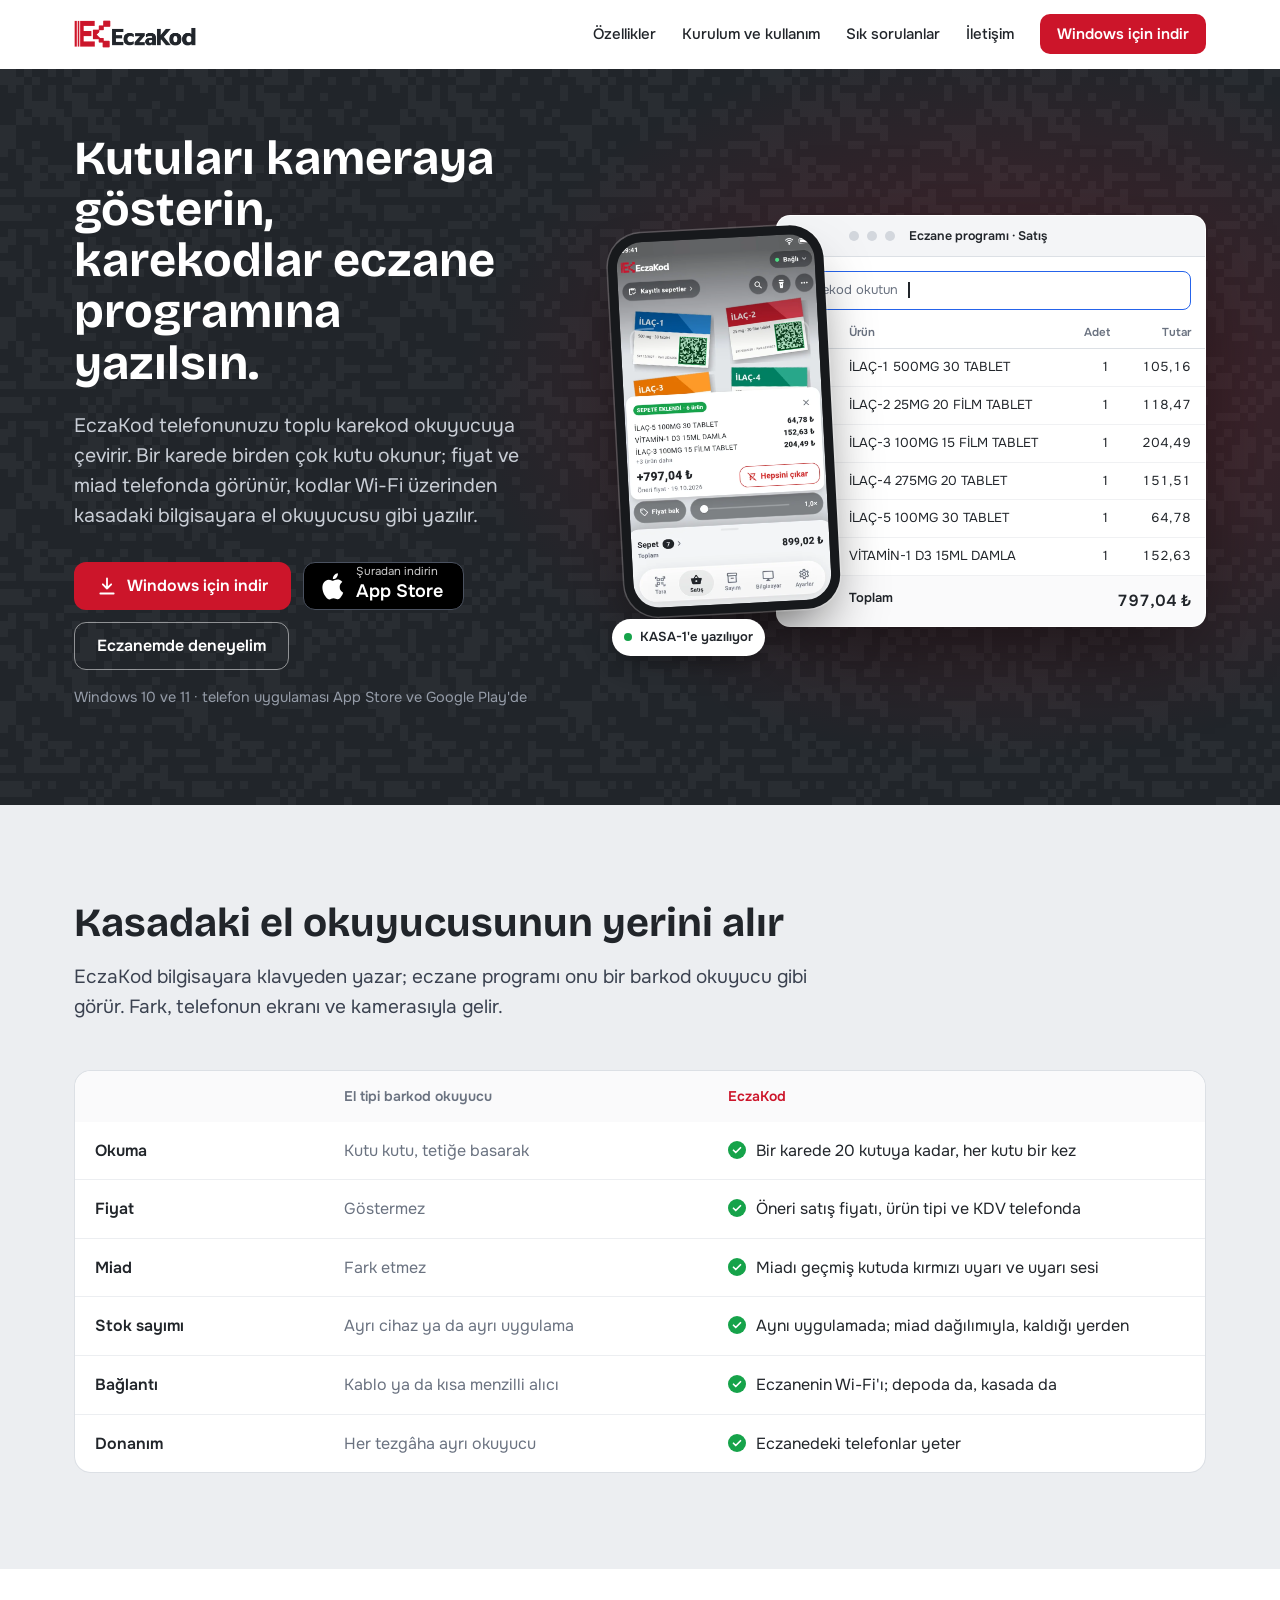
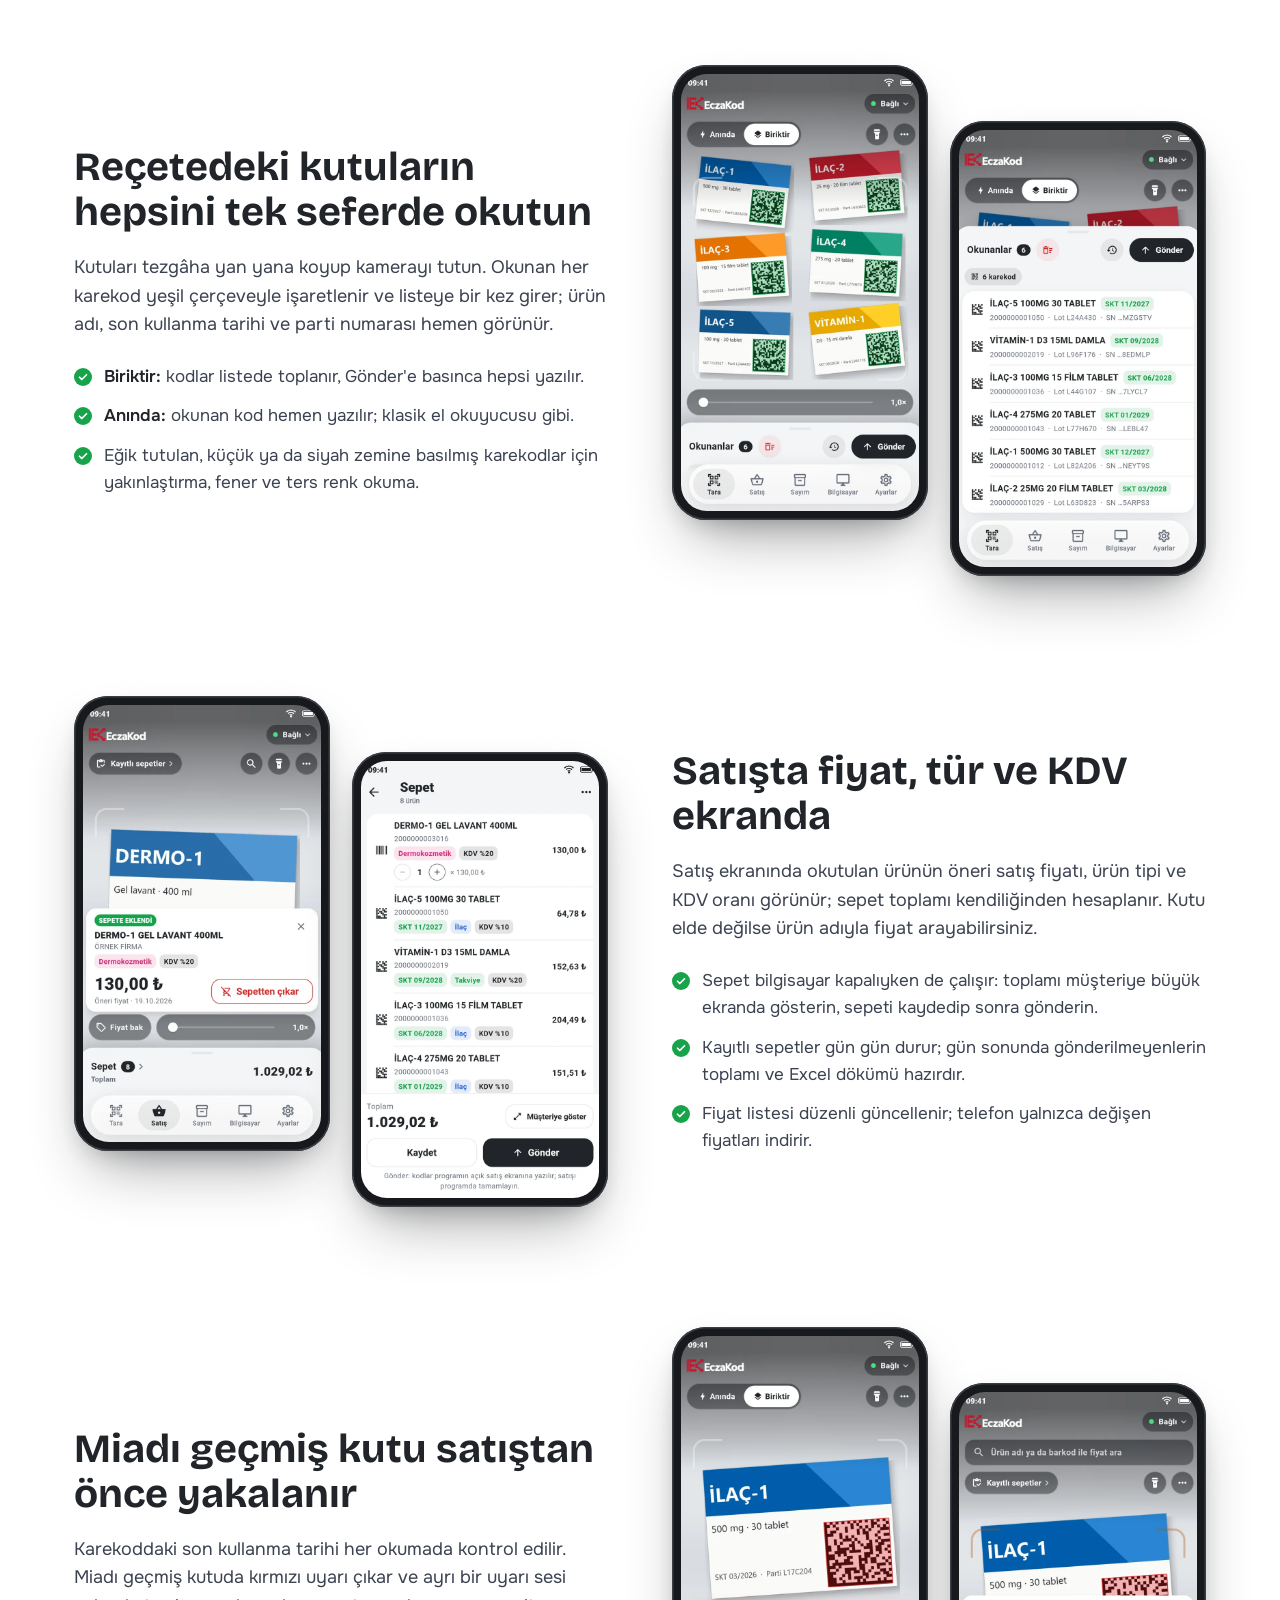
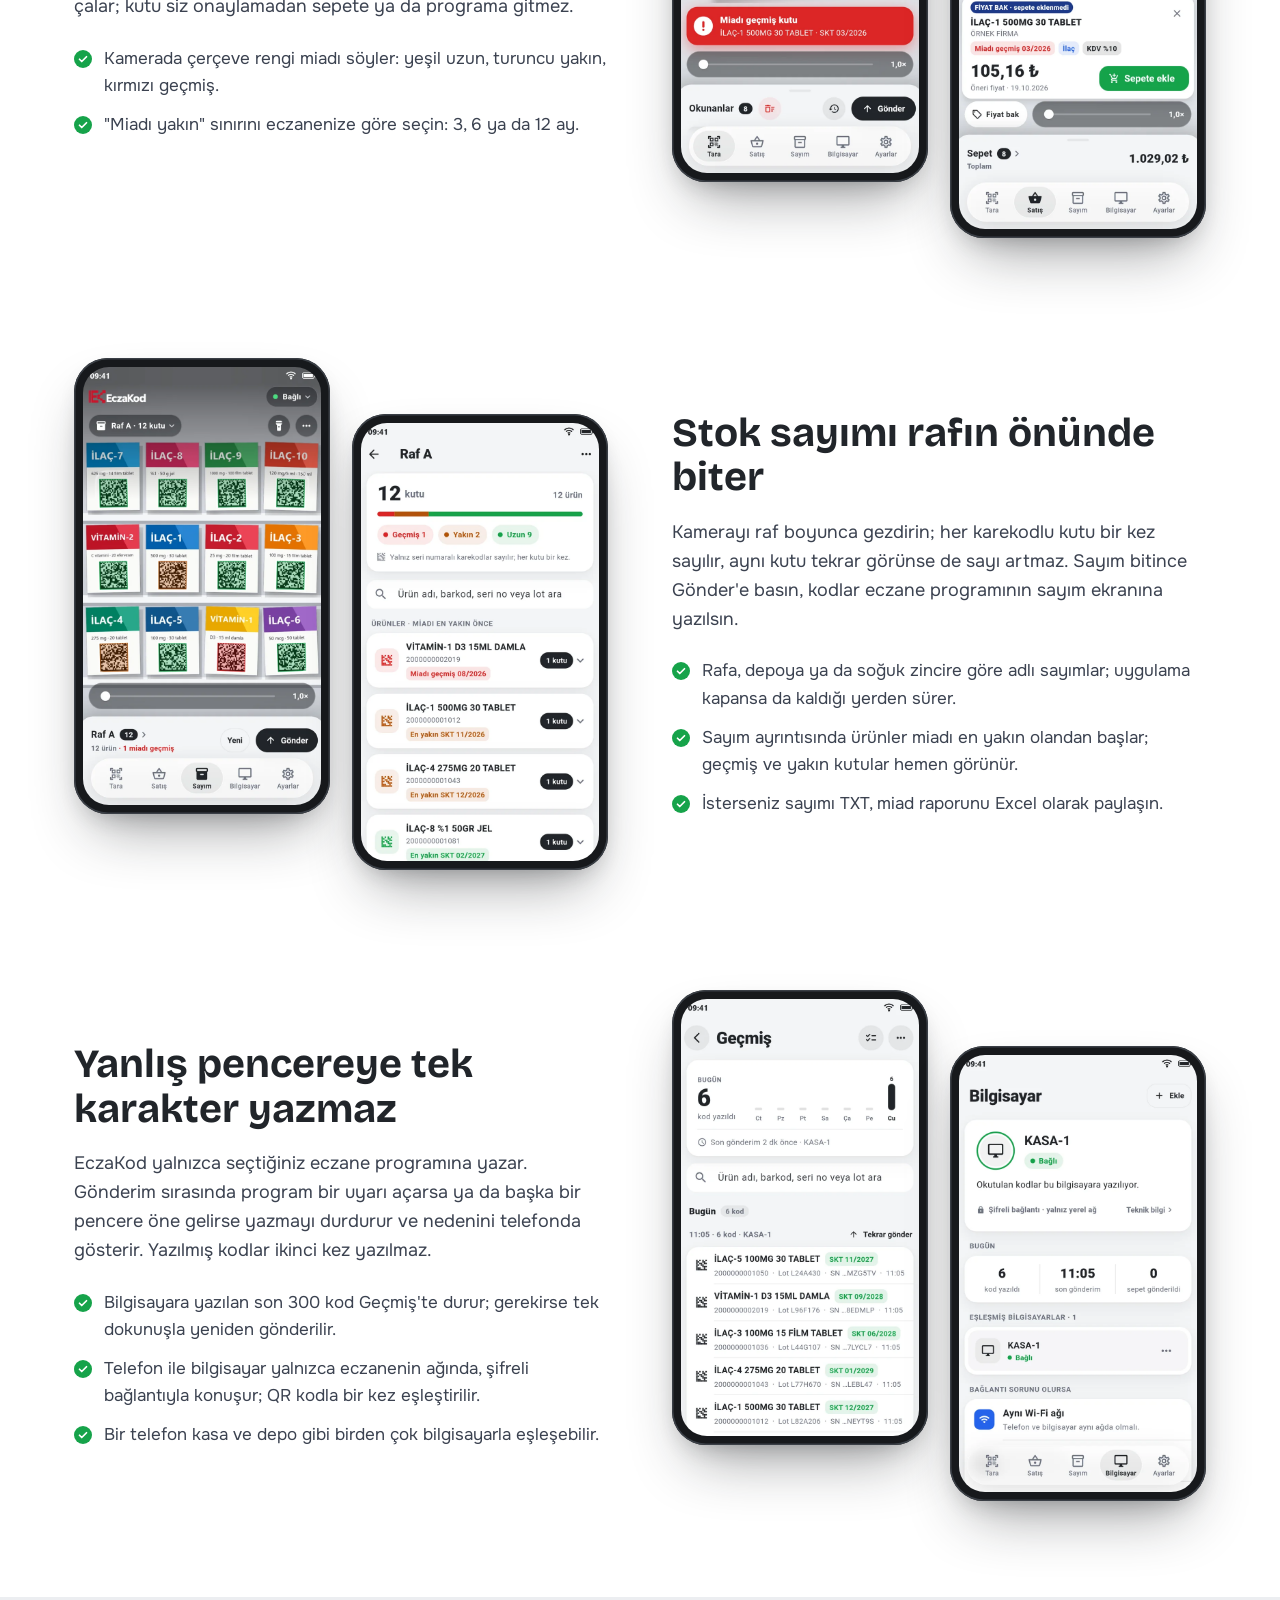
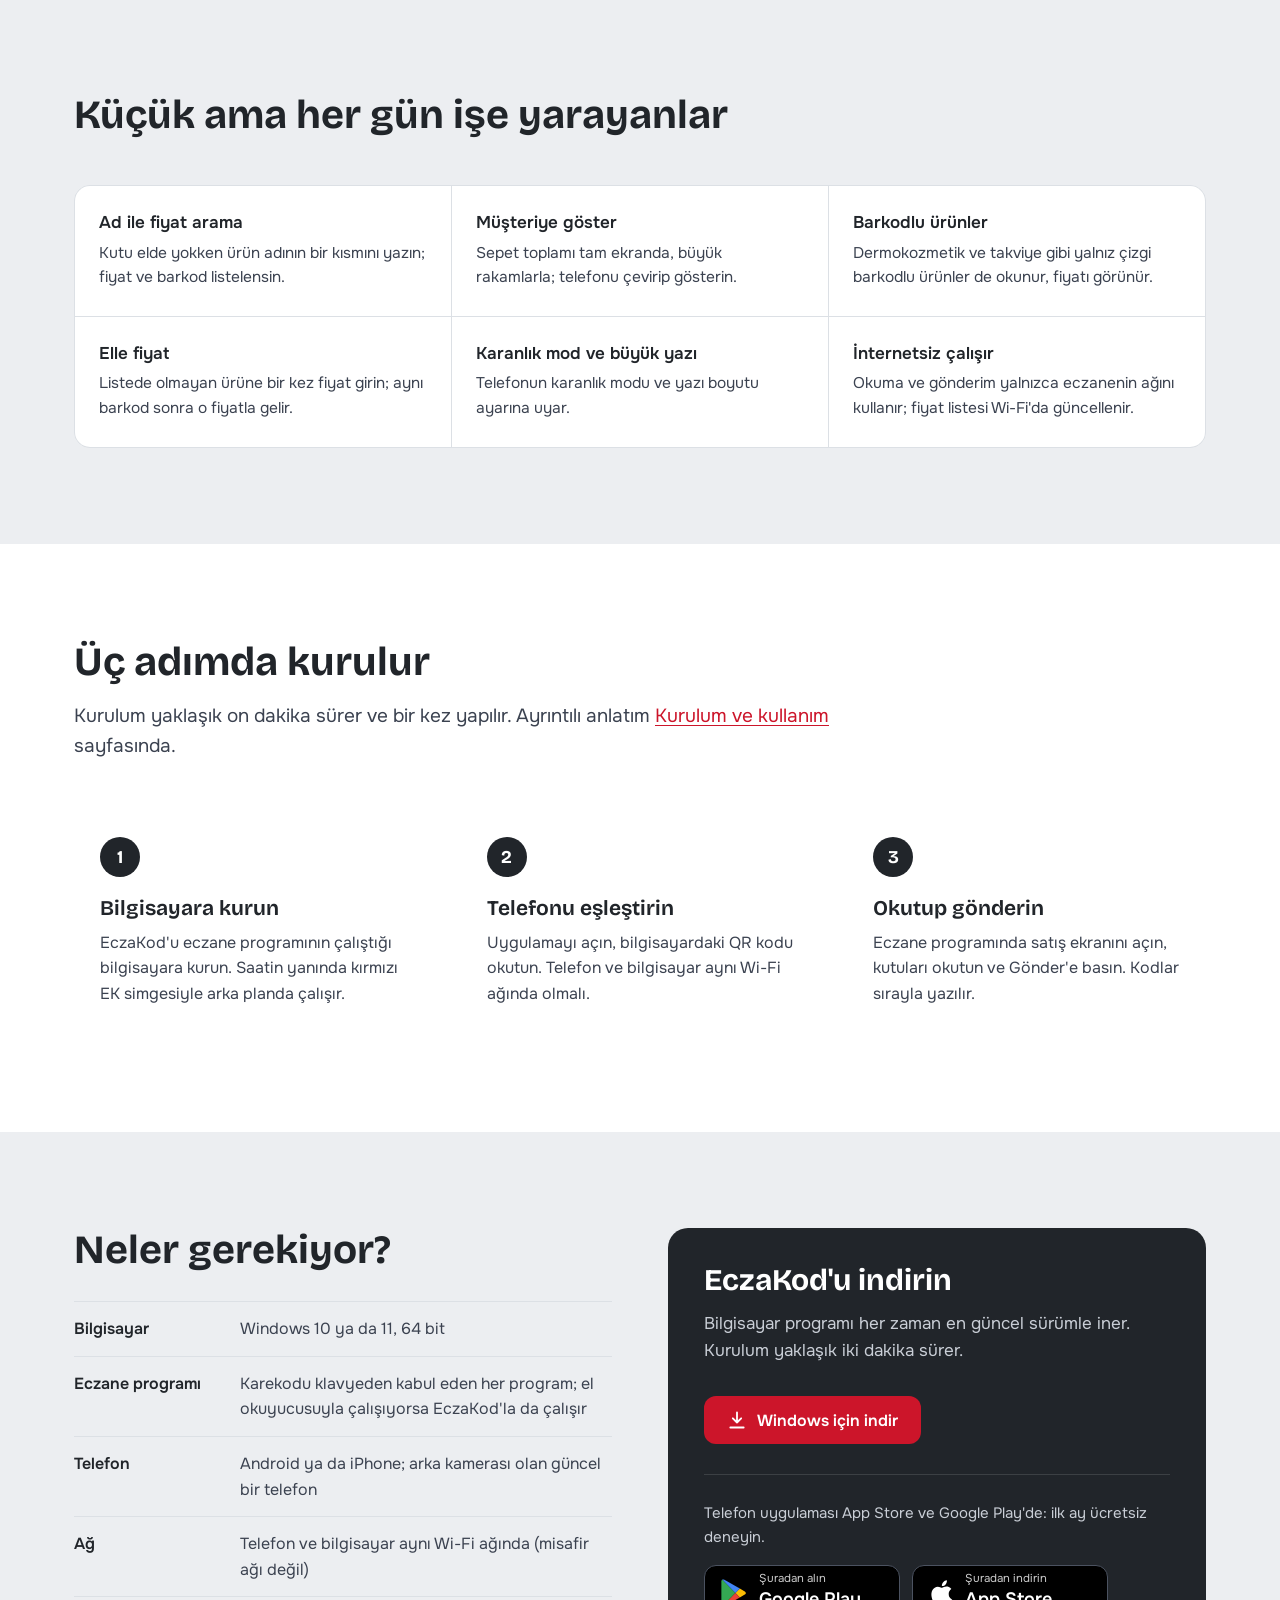
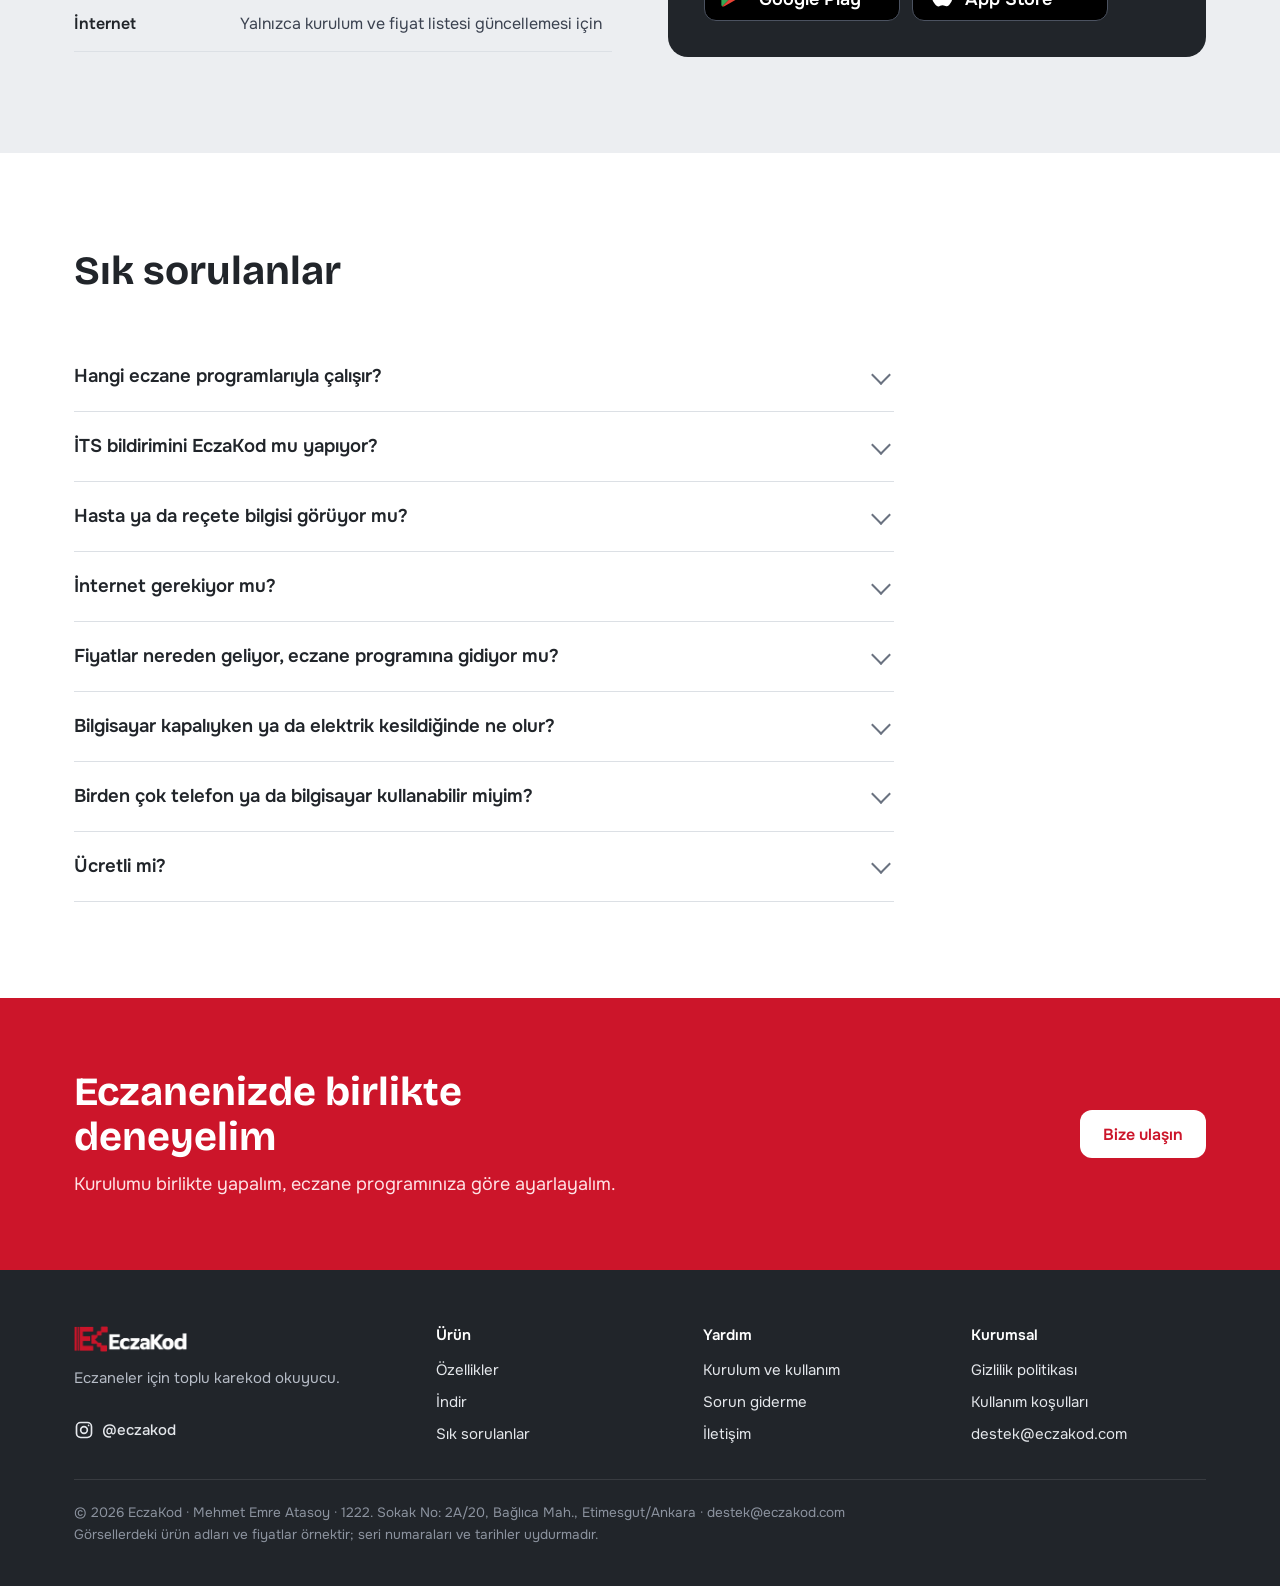
==== index.html @ 24a6ba22 "Site: Google Play düğmesi ve bağlantıları etkin (Android üretim incelemesinde)" ====
<!doctype html>
<html lang="tr">
<head>
<meta charset="utf-8">
<meta name="viewport" content="width=device-width, initial-scale=1">
<title>EczaKod: eczaneler için toplu karekod okuyucu</title>
<meta name="description" content="Telefon kameranızla ilaç karekodlarını topluca okutun; kodlar Wi-Fi ile eczane programına kendiliğinden yazılsın. Fiyat ve miad ekranda, stok sayımı aynı uygulamada.">
<meta property="og:title" content="EczaKod: eczaneler için toplu karekod okuyucu">
<meta property="og:description" content="Kutuları kameraya gösterin; karekodlar eczane programına kendiliğinden yazılsın.">
<meta property="og:image" content="https://eczakod.com/img/ekran/tara.webp">
<meta property="og:url" content="https://eczakod.com/">
<link rel="icon" href="img/mark.png">
<link rel="stylesheet" href="css/site.css">
</head>
<body>
<a class="atla" href="#icerik">İçeriğe geç</a>

<header class="ust">
  <div class="ic">
    <a class="logo" href="./"><img src="img/logo.png" alt="EczaKod ana sayfa"></a>
    <button class="menu-dugme" aria-expanded="false" aria-controls="menu" aria-label="Menüyü aç">
      <svg width="26" height="26" viewBox="0 0 24 24" fill="none" stroke="currentColor" stroke-width="2" stroke-linecap="round"><path d="M4 7h16M4 12h16M4 17h16"/></svg>
    </button>
    <nav id="menu">
      <a href="#ozellikler">Özellikler</a>
      <a href="kurulum.html">Kurulum ve kullanım</a>
      <a href="#sss">Sık sorulanlar</a>
      <a href="iletisim.html">İletişim</a>
      <a class="dugme ana kucuk" href="https://github.com/emreatasoy/eczakod-web/releases/latest/download/EczaKod-Kurulum.exe">Windows için indir</a>
    </nav>
  </div>
</header>

<main id="icerik">

<section class="giris">
  <div class="ic">
    <div>
      <h1>Kutuları kameraya gösterin, karekodlar eczane programına yazılsın.</h1>
      <p class="ozet">EczaKod telefonunuzu toplu karekod okuyucuya çevirir. Bir karede birden çok kutu okunur; fiyat ve miad
        telefonda görünür, kodlar Wi-Fi üzerinden kasadaki bilgisayara el okuyucusu gibi yazılır.</p>
      <div class="eylem">
        <a class="dugme ana" href="https://github.com/emreatasoy/eczakod-web/releases/latest/download/EczaKod-Kurulum.exe">
          <svg width="20" height="20" viewBox="0 0 24 24" fill="none" stroke="currentColor" stroke-width="2.2" stroke-linecap="round" stroke-linejoin="round"><path d="M12 3v12m0 0l-5-5m5 5l5-5M4 21h16"/></svg>
          Windows için indir
        </a>
        <a class="magaza" href="https://apps.apple.com/tr/app/eczakod-karekod-okuyucu/id6824523649" rel="noopener" target="_blank">
          <svg width="24" height="28" viewBox="0 0 24 28" aria-hidden="true"><path fill="#fff" d="M19.7 14.9c0-3.2 2.6-4.7 2.7-4.8-1.5-2.2-3.8-2.5-4.6-2.5-2-.2-3.8 1.2-4.8 1.2s-2.5-1.1-4.2-1.1C6.7 7.8 4.6 9 3.5 11c-2.3 4-.6 9.9 1.7 13.1 1.1 1.6 2.4 3.4 4.1 3.3 1.6-.1 2.3-1.1 4.2-1.1s2.5 1.1 4.2 1 2.8-1.6 3.8-3.2c1.2-1.8 1.7-3.6 1.7-3.7-.1 0-3.5-1.3-3.5-5.5zM16.6 5.4c.9-1.1 1.5-2.6 1.3-4.1-1.3.1-2.8.9-3.7 1.9-.8.9-1.5 2.4-1.3 3.9 1.4.1 2.8-.7 3.7-1.7z"/></svg>
          <div><small>Şuradan indirin</small><span>App Store</span></div>
        </a>
        <a class="dugme cerceve" href="iletisim.html">Eczanemde deneyelim</a>
      </div>
      <p class="not">Windows 10 ve 11 · telefon uygulaması App Store ve Google Play'de</p>
    </div>

    <div class="sahne" aria-label="Telefon altı kutuyu okuyup sepete ekliyor, kodlar eczane programına satır satır yazılıyor">
      <figure class="telefon"><img src="img/ekran/satis-coklu.webp" alt="EczaKod Satış ekranı: altı ilaç kutusu okunmuş, sepete 797,04 TL eklendi"></figure>
      <div class="baglanti" aria-hidden="true"><i></i>KASA-1'e yazılıyor</div>
      <div class="program" aria-hidden="true">
        <div class="baslik-cubugu"><i></i><i></i><i></i><b>Eczane programı · Satış</b></div>
        <div class="giris-alani">Karekod okutun</div>
        <table>
          <thead><tr><th>Ürün</th><th class="sayi">Adet</th><th class="sayi">Tutar</th></tr></thead>
          <tbody>
            <tr><td>İLAÇ-1 500MG 30 TABLET</td><td class="sayi">1</td><td class="sayi">105,16</td></tr>
            <tr><td>İLAÇ-2 25MG 20 FİLM TABLET</td><td class="sayi">1</td><td class="sayi">118,47</td></tr>
            <tr><td>İLAÇ-3 100MG 15 FİLM TABLET</td><td class="sayi">1</td><td class="sayi">204,49</td></tr>
            <tr><td>İLAÇ-4 275MG 20 TABLET</td><td class="sayi">1</td><td class="sayi">151,51</td></tr>
            <tr><td>İLAÇ-5 100MG 30 TABLET</td><td class="sayi">1</td><td class="sayi">64,78</td></tr>
            <tr><td>VİTAMİN-1 D3 15ML DAMLA</td><td class="sayi">1</td><td class="sayi">152,63</td></tr>
          </tbody>
        </table>
        <div class="toplam"><span>Toplam</span><span data-toplam>797,04 ₺</span></div>
      </div>
    </div>
  </div>
</section>

<section class="bolum gri" id="neden">
  <div class="ic">
    <div class="bolum-bas">
      <h2>Kasadaki el okuyucusunun yerini alır</h2>
      <p>EczaKod bilgisayara klavyeden yazar; eczane programı onu bir barkod okuyucu gibi görür. Fark, telefonun ekranı ve kamerasıyla gelir.</p>
    </div>
    <div class="tablo-kap">
      <table class="karsilastir">
        <thead><tr><th scope="col"></th><th scope="col">El tipi barkod okuyucu</th><th scope="col">EczaKod</th></tr></thead>
        <tbody>
          <tr><th scope="row">Okuma</th><td>Kutu kutu, tetiğe basarak</td><td>Bir karede 20 kutuya kadar, her kutu bir kez</td></tr>
          <tr><th scope="row">Fiyat</th><td>Göstermez</td><td>Öneri satış fiyatı, ürün tipi ve KDV telefonda</td></tr>
          <tr><th scope="row">Miad</th><td>Fark etmez</td><td>Miadı geçmiş kutuda kırmızı uyarı ve uyarı sesi</td></tr>
          <tr><th scope="row">Stok sayımı</th><td>Ayrı cihaz ya da ayrı uygulama</td><td>Aynı uygulamada; miad dağılımıyla, kaldığı yerden</td></tr>
          <tr><th scope="row">Bağlantı</th><td>Kablo ya da kısa menzilli alıcı</td><td>Eczanenin Wi-Fi'ı; depoda da, kasada da</td></tr>
          <tr><th scope="row">Donanım</th><td>Her tezgâha ayrı okuyucu</td><td>Eczanedeki telefonlar yeter</td></tr>
        </tbody>
      </table>
    </div>
  </div>
</section>

<section class="bolum" id="ozellikler">
  <div class="ic">

    <article class="ozellik">
      <div class="metin">
        <h2>Reçetedeki kutuların hepsini tek seferde okutun</h2>
        <p>Kutuları tezgâha yan yana koyup kamerayı tutun. Okunan her karekod yeşil çerçeveyle işaretlenir ve listeye bir kez girer;
          ürün adı, son kullanma tarihi ve parti numarası hemen görünür.</p>
        <ul>
          <li><b>Biriktir:</b> kodlar listede toplanır, Gönder'e basınca hepsi yazılır.</li>
          <li><b>Anında:</b> okunan kod hemen yazılır; klasik el okuyucusu gibi.</li>
          <li>Eğik tutulan, küçük ya da siyah zemine basılmış karekodlar için yakınlaştırma, fener ve ters renk okuma.</li>
        </ul>
      </div>
      <div class="gorsel">
        <figure class="telefon"><img src="img/ekran/tara.webp" alt="Tara ekranı: altı ilaç kutusunun karekodu yeşil çerçeveyle okunmuş" loading="lazy"></figure>
        <figure class="telefon"><img src="img/ekran/tara-liste.webp" alt="Okunanlar listesi: altı ilaç, her birinde SKT etiketi, lot ve seri numarası" loading="lazy"></figure>
      </div>
    </article>

    <article class="ozellik ters">
      <div class="metin">
        <h2>Satışta fiyat, tür ve KDV ekranda</h2>
        <p>Satış ekranında okutulan ürünün öneri satış fiyatı, ürün tipi ve KDV oranı görünür; sepet toplamı kendiliğinden hesaplanır.
          Kutu elde değilse ürün adıyla fiyat arayabilirsiniz.</p>
        <ul>
          <li>Sepet bilgisayar kapalıyken de çalışır: toplamı müşteriye büyük ekranda gösterin, sepeti kaydedip sonra gönderin.</li>
          <li>Kayıtlı sepetler gün gün durur; gün sonunda gönderilmeyenlerin toplamı ve Excel dökümü hazırdır.</li>
          <li>Fiyat listesi düzenli güncellenir; telefon yalnızca değişen fiyatları indirir.</li>
        </ul>
      </div>
      <div class="gorsel">
        <figure class="telefon"><img src="img/ekran/satis-barkod.webp" alt="Satış ekranı: barkodlu dermokozmetik ürün sepete eklendi, 130,00 TL, KDV yüzde 20" loading="lazy"></figure>
        <figure class="telefon"><img src="img/ekran/sepet.webp" alt="Sepet: ürünler, SKT, ürün tipi ve KDV etiketleri, toplam 1.029,02 TL" loading="lazy"></figure>
      </div>
    </article>

    <article class="ozellik">
      <div class="metin">
        <h2>Miadı geçmiş kutu satıştan önce yakalanır</h2>
        <p>Karekoddaki son kullanma tarihi her okumada kontrol edilir. Miadı geçmiş kutuda kırmızı uyarı çıkar ve ayrı bir uyarı sesi çalar;
          kutu siz onaylamadan sepete ya da programa gitmez.</p>
        <ul>
          <li>Kamerada çerçeve rengi miadı söyler: yeşil uzun, turuncu yakın, kırmızı geçmiş.</li>
          <li>"Miadı yakın" sınırını eczanenize göre seçin: 3, 6 ya da 12 ay.</li>
        </ul>
      </div>
      <div class="gorsel">
        <figure class="telefon"><img src="img/ekran/miad.webp" alt="Miadı geçmiş kutu uyarısı: İLAÇ-1 500MG 30 TABLET, SKT 03/2026" loading="lazy"></figure>
        <figure class="telefon"><img src="img/ekran/fiyatbak-miad.webp" alt="Fiyat bak kartı: miadı geçmiş etiketi, ürün tipi ve KDV" loading="lazy"></figure>
      </div>
    </article>

    <article class="ozellik ters">
      <div class="metin">
        <h2>Stok sayımı rafın önünde biter</h2>
        <p>Kamerayı raf boyunca gezdirin; her karekodlu kutu bir kez sayılır, aynı kutu tekrar görünse de sayı artmaz.
          Sayım bitince Gönder'e basın, kodlar eczane programının sayım ekranına yazılsın.</p>
        <ul>
          <li>Rafa, depoya ya da soğuk zincire göre adlı sayımlar; uygulama kapansa da kaldığı yerden sürer.</li>
          <li>Sayım ayrıntısında ürünler miadı en yakın olandan başlar; geçmiş ve yakın kutular hemen görünür.</li>
          <li>İsterseniz sayımı TXT, miad raporunu Excel olarak paylaşın.</li>
        </ul>
      </div>
      <div class="gorsel">
        <figure class="telefon"><img src="img/ekran/sayim.webp" alt="Sayım ekranı: raftaki on iki kutu, çerçeveler miada göre yeşil, turuncu ve kırmızı" loading="lazy"></figure>
        <figure class="telefon"><img src="img/ekran/sayim-ayrinti.webp" alt="Sayım ayrıntısı: 12 kutu, 1 miadı geçmiş, 2 yakın, 9 uzun" loading="lazy"></figure>
      </div>
    </article>

    <article class="ozellik">
      <div class="metin">
        <h2>Yanlış pencereye tek karakter yazmaz</h2>
        <p>EczaKod yalnızca seçtiğiniz eczane programına yazar. Gönderim sırasında program bir uyarı açarsa ya da başka bir pencere öne gelirse
          yazmayı durdurur ve nedenini telefonda gösterir. Yazılmış kodlar ikinci kez yazılmaz.</p>
        <ul>
          <li>Bilgisayara yazılan son 300 kod Geçmiş'te durur; gerekirse tek dokunuşla yeniden gönderilir.</li>
          <li>Telefon ile bilgisayar yalnızca eczanenin ağında, şifreli bağlantıyla konuşur; QR kodla bir kez eşleştirilir.</li>
          <li>Bir telefon kasa ve depo gibi birden çok bilgisayarla eşleşebilir.</li>
        </ul>
      </div>
      <div class="gorsel">
        <figure class="telefon"><img src="img/ekran/gecmis.webp" alt="Geçmiş: bugün 6 kod yazıldı, ürünler ve SKT etiketleri" loading="lazy"></figure>
        <figure class="telefon"><img src="img/ekran/bilgisayar.webp" alt="Bilgisayar ekranı: KASA-1 bağlı, şifreli bağlantı, bugün 6 kod yazıldı" loading="lazy"></figure>
      </div>
    </article>

  </div>
</section>

<section class="bolum gri">
  <div class="ic">
    <div class="bolum-bas"><h2>Küçük ama her gün işe yarayanlar</h2></div>
    <div class="kucukler">
      <div><h3>Ad ile fiyat arama</h3><p>Kutu elde yokken ürün adının bir kısmını yazın; fiyat ve barkod listelensin.</p></div>
      <div><h3>Müşteriye göster</h3><p>Sepet toplamı tam ekranda, büyük rakamlarla; telefonu çevirip gösterin.</p></div>
      <div><h3>Barkodlu ürünler</h3><p>Dermokozmetik ve takviye gibi yalnız çizgi barkodlu ürünler de okunur, fiyatı görünür.</p></div>
      <div><h3>Elle fiyat</h3><p>Listede olmayan ürüne bir kez fiyat girin; aynı barkod sonra o fiyatla gelir.</p></div>
      <div><h3>Karanlık mod ve büyük yazı</h3><p>Telefonun karanlık modu ve yazı boyutu ayarına uyar.</p></div>
      <div><h3>İnternetsiz çalışır</h3><p>Okuma ve gönderim yalnızca eczanenin ağını kullanır; fiyat listesi Wi-Fi'da güncellenir.</p></div>
    </div>
  </div>
</section>

<section class="bolum" id="nasil">
  <div class="ic">
    <div class="bolum-bas">
      <h2>Üç adımda kurulur</h2>
      <p>Kurulum yaklaşık on dakika sürer ve bir kez yapılır. Ayrıntılı anlatım <a href="kurulum.html">Kurulum ve kullanım</a> sayfasında.</p>
    </div>
    <ol class="adimlar">
      <li><h3>Bilgisayara kurun</h3><p>EczaKod'u eczane programının çalıştığı bilgisayara kurun. Saatin yanında kırmızı EK simgesiyle arka planda çalışır.</p></li>
      <li><h3>Telefonu eşleştirin</h3><p>Uygulamayı açın, bilgisayardaki QR kodu okutun. Telefon ve bilgisayar aynı Wi-Fi ağında olmalı.</p></li>
      <li><h3>Okutup gönderin</h3><p>Eczane programında satış ekranını açın, kutuları okutun ve Gönder'e basın. Kodlar sırayla yazılır.</p></li>
    </ol>
  </div>
</section>

<section class="bolum gri" id="indir">
  <div class="ic iki-sutun">
    <div>
      <h2>Neler gerekiyor?</h2>
      <ul class="gereksinim" style="margin-top: 28px">
        <li><b>Bilgisayar</b><span>Windows 10 ya da 11, 64 bit</span></li>
        <li><b>Eczane programı</b><span>Karekodu klavyeden kabul eden her program; el okuyucusuyla çalışıyorsa EczaKod'la da çalışır</span></li>
        <li><b>Telefon</b><span>Android ya da iPhone; arka kamerası olan güncel bir telefon</span></li>
        <li><b>Ağ</b><span>Telefon ve bilgisayar aynı Wi-Fi ağında (misafir ağı değil)</span></li>
        <li><b>İnternet</b><span>Yalnızca kurulum ve fiyat listesi güncellemesi için</span></li>
      </ul>
    </div>
    <div class="indir-kutu">
      <h2>EczaKod'u indirin</h2>
      <p>Bilgisayar programı her zaman en güncel sürümle iner. Kurulum yaklaşık iki dakika sürer.</p>
      <a class="dugme ana" href="https://github.com/emreatasoy/eczakod-web/releases/latest/download/EczaKod-Kurulum.exe">
        <svg width="20" height="20" viewBox="0 0 24 24" fill="none" stroke="currentColor" stroke-width="2.2" stroke-linecap="round" stroke-linejoin="round"><path d="M12 3v12m0 0l-5-5m5 5l5-5M4 21h16"/></svg>
        Windows için indir
      </a>
      <div class="ayrac">
        <p>Telefon uygulaması App Store ve Google Play'de: ilk ay ücretsiz deneyin.</p>
        <div class="magazalar">
          <span class="magaza-sar">
            <a class="magaza" href="https://play.google.com/store/apps/details?id=com.eczakod.app" rel="noopener" target="_blank" data-magaza="play">
              <svg width="26" height="28" viewBox="0 0 26 28" aria-hidden="true"><path fill="#34A853" d="M1.2.6 14.4 14 1.2 27.4c-.5-.3-.8-.9-.8-1.6V2.2c0-.7.3-1.3.8-1.6z"/><path fill="#FBBC04" d="m18.8 9.6-4.4 4.4 4.4 4.4 5-2.8c1.4-.8 1.4-2.4 0-3.2z"/><path fill="#EA4335" d="M1.2 27.4 14.4 14l4.4 4.4L3.4 27.2c-.8.4-1.6.5-2.2.2z"/><path fill="#4285F4" d="M1.2.6c.6-.3 1.4-.2 2.2.2l15.4 8.8-4.4 4.4z"/></svg>
              <div><small>Şuradan alın</small><span>Google Play</span></div>
            </a></span>
          <span class="magaza-sar">
            <a class="magaza" href="https://apps.apple.com/tr/app/eczakod-karekod-okuyucu/id6824523649" rel="noopener" target="_blank" data-magaza="appstore">
              <svg width="24" height="28" viewBox="0 0 24 28" aria-hidden="true"><path fill="#fff" d="M19.7 14.9c0-3.2 2.6-4.7 2.7-4.8-1.5-2.2-3.8-2.5-4.6-2.5-2-.2-3.8 1.2-4.8 1.2s-2.5-1.1-4.2-1.1C6.7 7.8 4.6 9 3.5 11c-2.3 4-.6 9.9 1.7 13.1 1.1 1.6 2.4 3.4 4.1 3.3 1.6-.1 2.3-1.1 4.2-1.1s2.5 1.1 4.2 1 2.8-1.6 3.8-3.2c1.2-1.8 1.7-3.6 1.7-3.7-.1 0-3.5-1.3-3.5-5.5zM16.6 5.4c.9-1.1 1.5-2.6 1.3-4.1-1.3.1-2.8.9-3.7 1.9-.8.9-1.5 2.4-1.3 3.9 1.4.1 2.8-.7 3.7-1.7z"/></svg>
              <div><small>Şuradan indirin</small><span>App Store</span></div>
            </a></span>
        </div>
      </div>
    </div>
  </div>
</section>

<section class="bolum" id="sss">
  <div class="ic">
    <div class="bolum-bas"><h2>Sık sorulanlar</h2></div>
    <div class="sss">
      <details><summary>Hangi eczane programlarıyla çalışır?</summary>
        <div><p>Karekodu klavyeden kabul eden her programla. EczaKod kodları bilgisayara el tipi barkod okuyucu gibi yazar; eczanenizde
          okuyucuyla satış ekranına karekod girebiliyorsanız EczaKod'la da girebilirsiniz. Kurulumda kodlar arası bekleme ve ayraç ayarı
          programınıza göre bir kez yapılır.</p></div></details>
      <details><summary>İTS bildirimini EczaKod mu yapıyor?</summary>
        <div><p>Hayır. EczaKod yalnızca karekodu eczane programınıza yazar; İTS bildirimi her zamanki gibi eczane programınız tarafından yapılır.</p></div></details>
      <details><summary>Hasta ya da reçete bilgisi görüyor mu?</summary>
        <div><p>Hayır. EczaKod yalnızca kutunun üzerindeki karekodu okur: ürün numarası, seri numarası, parti ve son kullanma tarihi.
          Hesap açmanız gerekmez, kodlar internete değil yalnızca eczanedeki bilgisayara gider. Ayrıntılar <a href="gizlilik.html">gizlilik politikasında</a>.</p></div></details>
      <details><summary>İnternet gerekiyor mu?</summary>
        <div><p>Okuma ve gönderim için hayır; telefon ve bilgisayar eczanenin Wi-Fi ağı üzerinden konuşur. İnternet yalnızca programı indirmek
          ve fiyat listesini güncellemek için gerekir.</p></div></details>
      <details><summary>Fiyatlar nereden geliyor, eczane programına gidiyor mu?</summary>
        <div><p>Telefonda gösterilen fiyatlar öneri satış fiyatıdır ve düzenli güncellenen bir listeden gelir. Fiyat eczane programına gönderilmez;
          satışta programınızdaki fiyat esastır.</p></div></details>
      <details><summary>Bilgisayar kapalıyken ya da elektrik kesildiğinde ne olur?</summary>
        <div><p>Satış ekranı telefonda çalışmaya devam eder: ürünleri okutup toplamı görürsünüz, sepeti kaydedersiniz. Bilgisayar açılınca kayıtlı
          sepeti tek dokunuşla programa gönderirsiniz.</p></div></details>
      <details><summary>Birden çok telefon ya da bilgisayar kullanabilir miyim?</summary>
        <div><p>Evet. Bir telefon kasa ve depo gibi birden çok bilgisayarla eşleşebilir, bilgisayarlar arasında üstteki addan geçilir.
          Aynı bilgisayara aynı anda bir telefon yazar; başka telefon bağlanınca "Devral" ile geri alınır.</p></div></details>
      <details><summary>Ücretli mi?</summary>
        <div><p>Bilgisayar programı ücretsizdir. Telefon uygulaması aylık abonelikle çalışır; <b>ilk ay ücretsiz</b> deneyebilirsiniz.
          Deneme bitince abonelik, iptal etmediğiniz sürece App Store'da gösterilen aylık ücretle kendiliğinden yenilenir; iptal
          App Store hesabınızın abonelik ayarlarından yapılır. Ayrıntılar <a href="kosullar.html">kullanım koşullarında</a>.</p></div></details>
    </div>
  </div>
</section>

<section class="cagri">
  <div class="ic">
    <div>
      <h2>Eczanenizde birlikte deneyelim</h2>
      <p>Kurulumu birlikte yapalım, eczane programınıza göre ayarlayalım.</p>
    </div>
    <a class="dugme" href="iletisim.html">Bize ulaşın</a>
  </div>
</section>

</main>

<footer class="alt">
  <div class="ic">
    <div>
      <img src="img/logo-dark.png" alt="EczaKod">
      <p>Eczaneler için toplu karekod okuyucu.</p>
      <a class="sosyal" href="https://www.instagram.com/eczakod/" rel="me noopener" target="_blank"><svg width="20" height="20" viewBox="0 0 24 24" fill="none" stroke="currentColor" stroke-width="2" aria-hidden="true"><rect x="3" y="3" width="18" height="18" rx="5"/><circle cx="12" cy="12" r="4"/><circle cx="17.5" cy="6.5" r="1" fill="currentColor" stroke="none"/></svg>@eczakod</a>
    </div>
    <div><h3>Ürün</h3><ul><li><a href="./#ozellikler">Özellikler</a></li><li><a href="./#indir">İndir</a></li><li><a href="./#sss">Sık sorulanlar</a></li></ul></div>
    <div><h3>Yardım</h3><ul><li><a href="kurulum.html">Kurulum ve kullanım</a></li><li><a href="kurulum.html#sorunlar">Sorun giderme</a></li><li><a href="iletisim.html">İletişim</a></li></ul></div>
    <div><h3>Kurumsal</h3><ul><li><a href="gizlilik.html">Gizlilik politikası</a></li><li><a href="kosullar.html">Kullanım koşulları</a></li><li><a href="mailto:destek@eczakod.com">destek@eczakod.com</a></li></ul></div>
    <p class="telif">© 2026 EczaKod · Mehmet Emre Atasoy · 1222. Sokak No: 2A/20, Bağlıca Mah., Etimesgut/Ankara · destek@eczakod.com<br>Görsellerdeki ürün adları ve fiyatlar örnektir; seri numaraları ve tarihler uydurmadır.</p>
  </div>
</footer>

<script src="js/site.js" defer></script>
</body>
</html>
---- css/site.css ----
@font-face {
  font-family: 'Bricolage Grotesque';
  font-style: normal;
  font-weight: 500 800;
  font-stretch: 100%;
  font-display: swap;
  src: url(../fonts/bricolage-latin-ext.woff2) format('woff2');
  unicode-range: U+0100-02BA, U+02BD-02C5, U+02C7-02CC, U+02CE-02D7, U+02DD-02FF, U+0304, U+0308, U+0329, U+1D00-1DBF, U+1E00-1E9F, U+1EF2-1EFF, U+2020, U+20A0-20AB, U+20AD-20C4, U+2113, U+2C60-2C7F, U+A720-A7FF;
}
@font-face {
  font-family: 'Bricolage Grotesque';
  font-style: normal;
  font-weight: 500 800;
  font-stretch: 100%;
  font-display: swap;
  src: url(../fonts/bricolage-latin.woff2) format('woff2');
  unicode-range: U+0000-00FF, U+0131, U+0152-0153, U+02BB-02BC, U+02C6, U+02DA, U+02DC, U+0304, U+0308, U+0329, U+2000-206F, U+20AC, U+2122, U+2191, U+2193, U+2212, U+2215, U+FEFF, U+FFFD;
}
@font-face {
  font-family: 'Onest';
  font-style: normal;
  font-weight: 400 700;
  font-display: swap;
  src: url(../fonts/onest-latin-ext.woff2) format('woff2');
  unicode-range: U+0100-02BA, U+02BD-02C5, U+02C7-02CC, U+02CE-02D7, U+02DD-02FF, U+0304, U+0308, U+0329, U+1D00-1DBF, U+1E00-1E9F, U+1EF2-1EFF, U+2020, U+20A0-20AB, U+20AD-20C4, U+2113, U+2C60-2C7F, U+A720-A7FF;
}
@font-face {
  font-family: 'Onest';
  font-style: normal;
  font-weight: 400 700;
  font-display: swap;
  src: url(../fonts/onest-latin.woff2) format('woff2');
  unicode-range: U+0000-00FF, U+0131, U+0152-0153, U+02BB-02BC, U+02C6, U+02DA, U+02DC, U+0304, U+0308, U+0329, U+2000-206F, U+20AC, U+2122, U+2191, U+2193, U+2212, U+2215, U+FEFF, U+FFFD;
}

/* ---------- EczaKod sitesi ----------
   Renkler uygulamayla aynı anlamda: yeşil okundu, turuncu miadı yakın, kırmızı marka ve miadı geçmiş. */
:root {
  --kirmizi: #CC152A;
  --kirmizi-koyu: #A80F21;
  --murekkep: #21252A;
  --metin: #3B4250;
  --soluk: #6A7280;
  --raf: #ECEEF1;
  --cizgi: #DCE0E5;
  --kagit: #FFFFFF;
  --okundu: #16A34A;
  --yakin: #D97706;
  --gecmis: #DC2626;
  --baslik: 'Bricolage Grotesque', 'Segoe UI', sans-serif;
  --govde: 'Onest', 'Segoe UI', system-ui, sans-serif;
  --en: 1180px;
}
* { box-sizing: border-box; }
html { scroll-behavior: smooth; scroll-padding-top: 84px; -webkit-text-size-adjust: 100%; }
@media (prefers-reduced-motion: reduce) { html { scroll-behavior: auto; } *, *::before, *::after { animation: none !important; transition: none !important; } }
body { margin: 0; background: var(--kagit); color: var(--metin); font: 17px/1.6 var(--govde); }
img { max-width: 100%; display: block; }
a { color: var(--kirmizi); text-underline-offset: 3px; }
a:focus-visible, button:focus-visible, input:focus-visible, select:focus-visible, textarea:focus-visible, summary:focus-visible {
  outline: 3px solid #2563EB; outline-offset: 3px; border-radius: 6px;
}
h1, h2, h3 { font-family: var(--baslik); color: var(--murekkep); margin: 0; font-weight: 700; }
/* Küçük optik boy harfleri açar; büyük boyda (96) harfler birbirine yapışıyordu. */
h1 { font-size: clamp(38px, 5.4vw, 64px); line-height: 1.08; letter-spacing: 0; font-variation-settings: 'opsz' 24; }
h2 { font-size: clamp(28px, 3.2vw, 40px); line-height: 1.12; letter-spacing: 0; font-variation-settings: 'opsz' 24; }
h3 { font-size: 21px; line-height: 1.25; letter-spacing: 0; font-weight: 650; font-variation-settings: 'opsz' 18; }
p { margin: 0 0 14px; }
p:last-child { margin-bottom: 0; }
b, strong { color: var(--murekkep); font-weight: 600; }
code, kbd { font-family: ui-monospace, Consolas, monospace; font-size: 0.9em; }
kbd { background: var(--kagit); border: 1px solid var(--cizgi); border-bottom-width: 2px; border-radius: 6px; padding: 1px 6px; color: var(--murekkep); }
.ic { max-width: var(--en); margin: 0 auto; padding: 0 24px; }
.atla { position: absolute; left: -999px; top: 8px; background: var(--murekkep); color: #fff; padding: 8px 14px; border-radius: 8px; z-index: 50; }
.atla:focus { left: 8px; }

/* Üst çubuk */
.ust { position: sticky; top: 0; z-index: 20; background: rgba(255,255,255,.92); backdrop-filter: saturate(180%) blur(14px); border-bottom: 1px solid transparent; transition: border-color .2s; }
.ust.kaydi { border-bottom-color: var(--cizgi); }
.ust .ic { display: flex; align-items: center; gap: 28px; height: 68px; }
.ust .logo img { height: 28px; width: auto; }
.ust nav { display: flex; gap: 26px; margin-left: auto; align-items: center; font-size: 15px; font-weight: 500; }
.ust nav a { color: var(--murekkep); text-decoration: none; }
.ust nav a:hover, .ust nav a[aria-current="page"] { color: var(--kirmizi); }
.ust .menu-dugme { display: none; margin-left: auto; background: none; border: 0; padding: 8px; cursor: pointer; color: var(--murekkep); }

/* Düğmeler */
.dugme { display: inline-flex; align-items: center; justify-content: center; gap: 10px; min-height: 48px; padding: 12px 22px; border-radius: 12px;
  font: 600 16px/1.2 var(--govde); text-decoration: none; border: 1.5px solid transparent; cursor: pointer; }
.dugme svg { flex: none; }
.dugme.ana { background: var(--kirmizi); color: #fff; }
.dugme.ana:hover { background: var(--kirmizi-koyu); }
.dugme.cerceve { border-color: var(--murekkep); color: var(--murekkep); background: transparent; }
.dugme.cerceve:hover { background: var(--murekkep); color: #fff; }
.dugme.kucuk { min-height: 40px; padding: 8px 16px; font-size: 15px; border-radius: 10px; }
.ust .dugme.kucuk { color: #fff; }

/* Mağaza düğmeleri: bağlantı gelene kadar pasif */
.magazalar { display: flex; flex-wrap: wrap; gap: 12px; }
.magaza { position: relative; display: inline-flex; align-items: center; gap: 12px; height: 56px; padding: 0 20px 0 16px; border-radius: 12px;
  background: var(--murekkep); color: #fff; text-decoration: none; min-width: 196px; }
.magaza small { display: block; font-size: 11.5px; line-height: 1.1; opacity: .8; }
.magaza span { font: 600 18px/1.15 var(--govde); }
.magaza[aria-disabled="true"] { opacity: .55; cursor: not-allowed; pointer-events: none; }
.magaza-sar { position: relative; display: inline-block; }
.magaza-sar .yakinda { position: absolute; top: -14px; right: -8px; z-index: 1; background: var(--kirmizi); color: #fff; font-size: 12px; font-weight: 700;
  padding: 3px 9px; border-radius: 999px; box-shadow: 0 2px 8px rgba(0,0,0,.18); }

/* Telefon çerçevesi */
.telefon { position: relative; width: 100%; max-width: 300px; aspect-ratio: 9 / 16; border-radius: 34px; padding: 9px; background: #17191C;
  box-shadow: 0 0 0 1.5px #3A3F46 inset, 0 30px 60px -20px rgba(23,25,28,.45), 0 10px 24px -12px rgba(23,25,28,.3); }
.telefon img { width: 100%; height: 100%; object-fit: cover; border-radius: 26px; background: var(--raf); }
.telefon figcaption { position: absolute; left: 0; right: 0; top: calc(100% + 14px); text-align: center; font-size: 14px; color: var(--soluk); }

/* Alt bilgi */
.alt { background: var(--murekkep); color: #B6BCC6; font-size: 15px; margin-top: 0; }
.alt .ic { padding-top: 56px; padding-bottom: 40px; display: grid; grid-template-columns: 1.4fr 1fr 1fr 1fr; gap: 32px; }
.alt img { height: 26px; width: auto; margin-bottom: 14px; }
.alt h3 { color: #fff; font: 600 15px/1.3 var(--govde); margin-bottom: 12px; }
.alt ul { list-style: none; padding: 0; margin: 0; display: grid; gap: 8px; }
.alt a { color: #E4E7EB; text-decoration: none; }
.alt a:hover { color: #fff; text-decoration: underline; }
.alt .sosyal { display: inline-flex; align-items: center; gap: 8px; margin-top: 14px; color: #E4E7EB; text-decoration: none; font-weight: 500; }
.alt .sosyal:hover { color: #fff; }
.alt .telif { grid-column: 1 / -1; border-top: 1px solid rgba(255,255,255,.1); padding-top: 22px; font-size: 13.5px; color: #8C939F; }

/* Sayfa başlığı (iç sayfalar) */
.sayfa-bas { background: var(--raf); padding: 64px 0 56px; }
.sayfa-bas h1 { font-size: clamp(36px, 4.6vw, 54px); max-width: 16ch; }
.sayfa-bas p { font-size: 19px; color: var(--metin); max-width: 62ch; margin-top: 16px; }

@media (max-width: 900px) {
  .ust nav { display: none; position: absolute; top: 68px; left: 0; right: 0; background: #fff; flex-direction: column; align-items: stretch; gap: 0;
    padding: 8px 24px 20px; border-bottom: 1px solid var(--cizgi); }
  .ust nav.acik { display: flex; }
  .ust nav a { padding: 12px 0; border-bottom: 1px solid var(--raf); }
  .ust nav .dugme { margin-top: 12px; }
  .ust .menu-dugme { display: block; }
  .alt .ic { grid-template-columns: 1fr 1fr; }
}
@media (max-width: 560px) {
  body { font-size: 16px; }
  .ic { padding: 0 18px; }
  .alt .ic { grid-template-columns: 1fr; }
}

/* ---------- Ana sayfa ---------- */
/* Koyu zemin, çok soluk karekod modülleri; telefonun arkasında hafif kırmızı ışık */
.giris { padding: 64px 0 96px; overflow: hidden; color: #C9CED6;
  background: radial-gradient(ellipse 60% 70% at 78% 45%, rgba(204,21,42,.26), transparent 70%), url(../img/desen.svg), var(--murekkep); }
.giris h1 { color: #fff; }
.giris .telefon { box-shadow: 0 0 0 1.5px rgba(255,255,255,.22), 0 30px 60px -20px rgba(0,0,0,.7); }
.giris .dugme.cerceve { border-color: rgba(255,255,255,.5); color: #fff; }
.giris .dugme.cerceve:hover { background: #fff; color: var(--murekkep); border-color: #fff; }
.giris .ic { display: grid; grid-template-columns: minmax(0, 0.9fr) minmax(0, 1.25fr); gap: 48px; align-items: center; }
.giris h1 { max-width: 20ch; font-size: clamp(34px, 3.7vw, 50px); }
.giris .ozet { font-size: 19.5px; line-height: 1.55; max-width: 46ch; margin: 22px 0 30px; color: #C9CED6; }
.giris .eylem { display: flex; flex-wrap: wrap; gap: 12px; align-items: center; }
.giris .not { font-size: 14.5px; color: #969DA9; margin-top: 16px; }
.giris .magaza { height: 48px; min-width: 0; background: #000; border: 1px solid #4B5260; }
.giris .magaza:hover { border-color: #8C939F; }

/* Sahne: telefon okur, program penceresine satır satır yazılır */
.sahne { position: relative; display: grid; grid-template-columns: 216px minmax(0, 1fr); align-items: center; }
.sahne .telefon { position: relative; z-index: 2; max-width: 216px; transform: rotate(-3deg); }
/* Pencere telefonun arkasına biraz girer; içerik o payı boş bırakır */
.program { position: relative; margin-left: -16px; background: #fff; border: 1px solid var(--cizgi); border-radius: 14px; overflow: hidden;
  box-shadow: 0 30px 80px -20px rgba(0,0,0,.6); border-color: transparent; font-size: 13px; --pay: 72px; }
.program .giris-alani { margin-left: var(--pay); }
.program th:first-child, .program td:first-child { padding-left: var(--pay); }
.program .baslik-cubugu { display: flex; align-items: center; gap: 8px; padding: 10px 14px; background: #F4F5F7; border-bottom: 1px solid var(--cizgi);
  font-size: 12.5px; color: var(--soluk); }
.program .baslik-cubugu i { width: 10px; height: 10px; border-radius: 50%; background: #D3D7DD; }
.program .baslik-cubugu b { margin-left: 6px; color: var(--murekkep); font-weight: 600; }
.program .giris-alani { margin: 14px 14px 8px; display: flex; align-items: center; gap: 10px; border: 1.5px solid #2563EB; border-radius: 8px; padding: 8px 10px;
  color: var(--soluk); }
.program .giris-alani::after { content: ""; width: 2px; height: 16px; background: var(--murekkep); animation: imlec 1s steps(1) infinite; }
@keyframes imlec { 50% { opacity: 0; } }
.program table { width: 100%; border-collapse: collapse; }
.program th { text-align: left; font-weight: 600; font-size: 11.5px; color: var(--soluk); padding: 6px 14px; border-bottom: 1px solid var(--cizgi); }
.program td { padding: 8px 14px; border-bottom: 1px solid #F0F1F3; color: var(--murekkep); white-space: nowrap; }
.program td:first-child { white-space: normal; }
.program td.sayi { text-align: right; font-variant-numeric: tabular-nums; }
.program th.sayi { text-align: right; }
.program tbody tr { transition: background-color .8s; }
.program tbody tr.yeni { background: #DCF5E3; }
.program tbody tr[hidden] { display: table-row; visibility: hidden; }
.program .toplam { display: flex; justify-content: space-between; padding: 12px 14px; font-weight: 600; color: var(--murekkep); background: #FAFAFB; }
.program .toplam span:last-child { font-variant-numeric: tabular-nums; font-size: 16px; }
.sahne .baglanti { position: absolute; left: 36px; bottom: -26px; z-index: 3; display: flex; align-items: center; gap: 8px; background: #fff; color: var(--murekkep);
  font-size: 13px; font-weight: 600; padding: 8px 12px; border-radius: 999px; box-shadow: 0 10px 24px -8px rgba(0,0,0,.4); }
.sahne .baglanti i { width: 8px; height: 8px; border-radius: 50%; background: var(--okundu); }
.program .baslik-cubugu, .program .toplam { padding-left: var(--pay); }

/* Bölüm düzeni */
.bolum { padding: 96px 0; }
.bolum.gri { background: var(--raf); }
.bolum-bas { max-width: 780px; margin-bottom: 48px; }
.bolum-bas p { font-size: 19px; margin-top: 16px; }

/* Karşılaştırma */
.karsilastir { width: 100%; border-collapse: collapse; background: #fff; border-radius: 16px; overflow: hidden; font-size: 16px; }
.karsilastir th, .karsilastir td { text-align: left; padding: 16px 20px; border-bottom: 1px solid var(--raf); vertical-align: top; }
.karsilastir thead th { font: 600 14px/1.3 var(--govde); color: var(--soluk); background: #FAFAFB; }
.karsilastir thead th:last-child { color: var(--kirmizi); }
.karsilastir tbody th { font-weight: 600; color: var(--murekkep); width: 22%; }
.karsilastir td:nth-child(2) { color: var(--soluk); width: 34%; }
.karsilastir td:last-child { color: var(--murekkep); }
.karsilastir td:last-child::before { content: ""; display: inline-block; width: 18px; height: 18px; margin: 0 10px -3px 0; border-radius: 50%;
  background: var(--okundu) url("data:image/svg+xml,%3Csvg xmlns='http://www.w3.org/2000/svg' viewBox='0 0 24 24' fill='none' stroke='white' stroke-width='3.4' stroke-linecap='round' stroke-linejoin='round'%3E%3Cpath d='M5 12.5l4.5 4.5L19 7.5'/%3E%3C/svg%3E") center/12px no-repeat; }
.karsilastir tr:last-child th, .karsilastir tr:last-child td { border-bottom: 0; }
.tablo-kap { overflow-x: auto; border-radius: 16px; border: 1px solid var(--cizgi); }

/* Özellik bölümleri */
.ozellik { display: grid; grid-template-columns: minmax(0, 1fr) minmax(0, 1fr); gap: 64px; align-items: center; }
.ozellik + .ozellik { margin-top: 120px; }
.ozellik.ters .metin { order: 2; }
.ozellik .metin p { font-size: 18px; }
.ozellik h2 { margin-bottom: 18px; max-width: 20ch; }
.ozellik ul { list-style: none; padding: 0; margin: 24px 0 0; display: grid; gap: 12px; }
.ozellik li { position: relative; padding-left: 30px; }
.ozellik li::before { content: ""; position: absolute; left: 0; top: 5px; width: 18px; height: 18px; border-radius: 50%;
  background: var(--okundu) url("data:image/svg+xml,%3Csvg xmlns='http://www.w3.org/2000/svg' viewBox='0 0 24 24' fill='none' stroke='white' stroke-width='3.4' stroke-linecap='round' stroke-linejoin='round'%3E%3Cpath d='M5 12.5l4.5 4.5L19 7.5'/%3E%3C/svg%3E") center/12px no-repeat; }
.ozellik .gorsel { display: flex; justify-content: center; gap: 22px; align-items: flex-start; }
.ozellik .gorsel .telefon { width: 48%; max-width: 270px; margin: 0; }
.ozellik .gorsel .telefon + .telefon { margin-top: 56px; }
.ozellik .etiket { display: inline-flex; gap: 8px; align-items: center; font-size: 14px; font-weight: 600; color: var(--soluk); margin-bottom: 14px; }
.ozellik .etiket svg { color: var(--kirmizi); }

/* Küçük özellikler */
.kucukler { display: grid; grid-template-columns: repeat(3, 1fr); gap: 1px; background: var(--cizgi); border: 1px solid var(--cizgi); border-radius: 16px; overflow: hidden; }
.kucukler div { background: #fff; padding: 26px 24px; }
.kucukler h3 { font: 600 17px/1.3 var(--govde); margin-bottom: 6px; }
.kucukler p { font-size: 15.5px; color: var(--metin); }

/* Adımlar (gerçek sıra) */
.adimlar { list-style: none; counter-reset: a; padding: 0; margin: 0; display: grid; grid-template-columns: repeat(3, 1fr); gap: 28px; }
.adimlar li { counter-increment: a; background: #fff; border-radius: 16px; padding: 28px 26px 30px; position: relative; }
.adimlar li::before { content: counter(a); display: grid; place-items: center; width: 40px; height: 40px; border-radius: 50%; background: var(--murekkep); color: #fff;
  font: 700 18px var(--baslik); margin-bottom: 18px; }
.adimlar h3 { margin-bottom: 8px; }
.adimlar p { font-size: 16px; }

/* Gereksinimler + mağaza */
.iki-sutun { display: grid; grid-template-columns: 1fr 1fr; gap: 56px; align-items: start; }
.gereksinim { list-style: none; padding: 0; margin: 0; border-top: 1px solid var(--cizgi); }
.gereksinim li { display: grid; grid-template-columns: 150px 1fr; gap: 16px; padding: 14px 0; border-bottom: 1px solid var(--cizgi); font-size: 16px; }
.gereksinim li b { font-weight: 600; }
.indir-kutu { background: var(--murekkep); color: #C9CED6; border-radius: 20px; padding: 36px; }
.indir-kutu h2 { color: #fff; font-size: 30px; margin-bottom: 12px; }
.indir-kutu .dugme.ana { margin: 18px 0 30px; }
.indir-kutu .ayrac { border-top: 1px solid rgba(255,255,255,.12); padding-top: 26px; }
.indir-kutu .ayrac p { color: #C9CED6; font-size: 15px; margin-bottom: 16px; }
.indir-kutu .magaza { background: #000; border: 1px solid #4B5260; }

/* SSS */
.sss { max-width: 820px; }
.sss details { border-bottom: 1px solid var(--cizgi); }
.sss summary { cursor: pointer; list-style: none; padding: 22px 44px 22px 0; position: relative; font: 600 18.5px/1.35 var(--govde); color: var(--murekkep); }
.sss summary::-webkit-details-marker { display: none; }
.sss summary::after { content: ""; position: absolute; right: 6px; top: 50%; width: 12px; height: 12px; margin-top: -9px; border-right: 2.5px solid var(--soluk);
  border-bottom: 2.5px solid var(--soluk); transform: rotate(45deg); transition: transform .2s; }
.sss details[open] summary::after { transform: rotate(-135deg); margin-top: -3px; }
.sss details > div { padding: 0 0 22px; max-width: 68ch; }

/* Kapanış çağrısı */
.cagri { background: var(--kirmizi); color: #FFE3E6; }
.cagri .ic { padding-top: 72px; padding-bottom: 72px; display: flex; flex-wrap: wrap; gap: 28px; align-items: center; justify-content: space-between; }
.cagri h2 { color: #fff; max-width: 18ch; }
.cagri p { margin-top: 10px; font-size: 18px; }
.cagri .dugme { background: #fff; color: var(--kirmizi); }
.cagri .dugme:hover { background: var(--murekkep); color: #fff; }

@media (max-width: 980px) {
  .giris .ic { grid-template-columns: 1fr; }
  .sahne { max-width: 640px; }
  .ozellik, .iki-sutun { grid-template-columns: 1fr; gap: 40px; }
  .ozellik.ters .metin { order: 0; }
  .kucukler, .adimlar { grid-template-columns: 1fr 1fr; }
}
@media (max-width: 620px) {
  .giris { padding-top: 32px; }
  .sahne { grid-template-columns: 1fr; gap: 18px; }
  .sahne .telefon { width: 62%; margin: 0 auto; transform: none; }
  .program { margin-left: 0; --pay: 14px; }
  .sahne .baglanti { position: relative; left: auto; bottom: auto; justify-self: center; order: 2; }
  .program { order: 3; }
  .program td:nth-child(2), .program th:nth-child(2) { display: none; }
  .bolum { padding: 64px 0; }
  .ozellik .gorsel .telefon { max-width: 46%; }
  .ozellik .gorsel .telefon + .telefon { margin-top: 32px; }
  .kucukler, .adimlar { grid-template-columns: 1fr; }
  .gereksinim li { grid-template-columns: 1fr; gap: 2px; }
  .karsilastir thead { display: none; }
  .karsilastir tr { display: grid; padding: 14px 16px; border-bottom: 1px solid var(--raf); }
  .karsilastir th, .karsilastir td { padding: 3px 0; border: 0; width: auto !important; }
  .karsilastir td:nth-child(2)::before { content: "El okuyucusu: "; font-weight: 600; }
  .indir-kutu { padding: 26px 22px; }
}

/* ---------- Kurulum ve kullanım ---------- */
.rehber { display: grid; grid-template-columns: 240px minmax(0, 1fr); gap: 56px; padding-top: 56px; padding-bottom: 96px; }
.rehber > div { min-width: 0; }
.icindekiler { position: sticky; top: 92px; align-self: start; font-size: 15px; }
.icindekiler p { font-weight: 600; color: var(--murekkep); margin-bottom: 10px; }
.icindekiler ol { list-style: none; padding: 0; margin: 0; counter-reset: b; }
.icindekiler li:not(.grup) { counter-increment: b; }
.icindekiler a { display: flex; gap: 10px; padding: 7px 10px; border-radius: 8px; color: var(--metin); text-decoration: none; }
.icindekiler a::before { content: counter(b); color: var(--soluk); width: 16px; font-variant-numeric: tabular-nums; }
.icindekiler a:hover { background: var(--raf); color: var(--murekkep); }
.icindekiler .grup { margin: 18px 0 6px 10px; font-size: 13px; color: var(--soluk); font-weight: 500; }

.konu { padding-bottom: 56px; margin-bottom: 56px; border-bottom: 1px solid var(--cizgi); max-width: 820px; }
.konu:last-child { border-bottom: 0; margin-bottom: 0; }
.konu > h2 { font-size: clamp(28px, 3vw, 36px); margin-bottom: 10px; }
.konu > .giris-metni { font-size: 18.5px; color: var(--metin); margin-bottom: 26px; max-width: 64ch; }
.konu h3 { margin: 34px 0 10px; }

ol.sira { list-style: none; counter-reset: s; padding: 0; margin: 18px 0 0; }
ol.sira > li { counter-increment: s; position: relative; padding: 0 0 22px 50px; }
ol.sira > li::before { content: counter(s); position: absolute; left: 0; top: -2px; width: 32px; height: 32px; border-radius: 50%; background: var(--murekkep);
  color: #fff; font: 700 15px/32px var(--baslik); text-align: center; }
ol.sira > li:not(:last-child)::after { content: ""; position: absolute; left: 15px; top: 36px; bottom: 6px; width: 2px; background: var(--cizgi); }
ol.sira > li > b:first-child { display: block; font-size: 17.5px; margin-bottom: 2px; }

.not-kutu { border-radius: 12px; padding: 16px 18px 16px 50px; margin: 20px 0; position: relative; font-size: 16px; background: var(--raf); }
.not-kutu::before { position: absolute; left: 16px; top: 16px; width: 22px; height: 22px; border-radius: 50%; color: #fff; font: 800 13px/22px var(--govde); text-align: center; }
.not-kutu.bilgi::before { content: "i"; background: #2563EB; }
.not-kutu.dikkat { background: #FFF6EA; } .not-kutu.dikkat::before { content: "!"; background: var(--yakin); }
.not-kutu.onemli { background: #FDEDEF; } .not-kutu.onemli::before { content: "!"; background: var(--kirmizi); }

.tablo { overflow-x: auto; border: 1px solid var(--cizgi); border-radius: 12px; margin: 14px 0; }
.tablo table { width: 100%; border-collapse: collapse; font-size: 15.5px; }
.tablo th, .tablo td { text-align: left; padding: 11px 14px; border-bottom: 1px solid var(--raf); vertical-align: top; }
.tablo th { font-size: 13px; color: var(--soluk); font-weight: 600; background: #FAFAFB; }
.tablo tr:last-child td { border-bottom: 0; }
.tablo td:first-child { font-weight: 600; color: var(--murekkep); }
.oneri { white-space: nowrap; font-weight: 600; color: var(--okundu); }

.renkler { display: flex; flex-wrap: wrap; gap: 10px 22px; margin: 12px 0; font-size: 15.5px; }
.renkler span::before { content: ""; display: inline-block; width: 12px; height: 12px; border-radius: 3px; margin-right: 8px; vertical-align: -1px; background: var(--r); }

.yanyana { display: grid; grid-template-columns: minmax(0, 1fr) 220px; gap: 36px; align-items: start; }
.yanyana .telefon { max-width: 220px; border-radius: 28px; padding: 7px; }
.yanyana .telefon img { border-radius: 22px; }

/* Görev çubuğu ve sağ tık menüsü canlandırması */
.tepsi { display: inline-flex; align-items: center; gap: 14px; background: #1F2328; color: #E5E7EB; padding: 10px 16px; border-radius: 10px; font-size: 13px; margin: 8px 0 4px; }
.tepsi .ek { width: 20px; height: 20px; border-radius: 4px; background: var(--kirmizi); color: #fff; font: 800 10px/20px var(--govde); text-align: center; position: relative; }
.tepsi .ek::after { content: ""; position: absolute; right: -3px; bottom: -3px; width: 8px; height: 8px; border-radius: 50%; background: #4ADE80; border: 2px solid #1F2328; }
.sag-menu { background: #fff; border: 1px solid #D1D5DB; border-radius: 8px; box-shadow: 0 10px 30px rgba(0,0,0,.12); font: 14px/1.2 "Segoe UI", sans-serif; color: #111;
  padding: 4px 0; max-width: 300px; }
.sag-menu div { padding: 7px 14px 7px 34px; }
.sag-menu .ust-satir { font-weight: 700; }
.sag-menu .soluk { color: #6B7280; }
.sag-menu hr { border: 0; border-top: 1px solid #E5E7EB; margin: 4px 0; }
.menu-aciklama { display: grid; grid-template-columns: 300px 1fr; gap: 28px; align-items: start; margin-top: 12px; }
.menu-aciklama dl { margin: 0; display: grid; gap: 10px; font-size: 15.5px; }
.menu-aciklama dt { font-weight: 600; color: var(--murekkep); }
.menu-aciklama dd { margin: 0; }

.konu details { border: 1px solid var(--cizgi); border-radius: 12px; margin: 10px 0; background: #fff; }
.konu details summary { cursor: pointer; padding: 15px 18px; font-weight: 600; color: var(--murekkep); list-style: none; display: flex; gap: 12px; align-items: center; }
.konu details summary::-webkit-details-marker { display: none; }
.konu details summary::before { content: "+"; width: 22px; height: 22px; border-radius: 50%; background: var(--raf); display: grid; place-items: center; font-weight: 700; color: var(--soluk); flex: none; }
.konu details[open] summary::before { content: "–"; }
.konu details > div { padding: 0 18px 16px 52px; font-size: 16px; }
.konu details ul { margin: 0; padding-left: 18px; }

@media (max-width: 960px) {
  .rehber { grid-template-columns: minmax(0, 1fr); gap: 0; }
  .icindekiler { display: none; }
  .yanyana, .menu-aciklama { grid-template-columns: minmax(0, 1fr); }
  .sag-menu { max-width: 100%; }
  .yanyana .telefon { margin: 0 auto; }
}

/* ---------- İletişim ---------- */
.iletisim { display: grid; grid-template-columns: minmax(0, 1.35fr) minmax(0, 1fr); gap: 56px; padding-top: 56px; padding-bottom: 96px; align-items: start; }
.form { display: grid; grid-template-columns: 1fr 1fr; gap: 18px 20px; }
.form .tam { grid-column: 1 / -1; }
.form label { display: grid; gap: 6px; font-weight: 600; font-size: 15px; color: var(--murekkep); }
.form label small { font-weight: 400; color: var(--soluk); }
.form input, .form select, .form textarea { font: 400 16px/1.4 var(--govde); color: var(--murekkep); background: #fff; border: 1.5px solid #C9CED6; border-radius: 10px;
  padding: 12px 14px; width: 100%; }
.form textarea { min-height: 150px; resize: vertical; }
.form input:hover, .form select:hover, .form textarea:hover { border-color: #9AA2AE; }
.form input:focus, .form select:focus, .form textarea:focus { border-color: #2563EB; outline: none; box-shadow: 0 0 0 3px rgba(37,99,235,.18); }
.form input:user-invalid, .form textarea:user-invalid { border-color: var(--gecmis); }
.form .onay { display: flex; gap: 12px; align-items: flex-start; font-weight: 400; font-size: 15px; color: var(--metin); }
.form .onay input { width: 20px; height: 20px; margin: 2px 0 0; flex: none; accent-color: var(--kirmizi); }
.form .bal { position: absolute; left: -9999px; width: 1px; height: 1px; overflow: hidden; }
.form .gonder-satir { display: flex; flex-wrap: wrap; gap: 16px; align-items: center; }
.form button[disabled] { opacity: .6; cursor: progress; }
.form-durum { grid-column: 1 / -1; border-radius: 10px; padding: 14px 16px; font-size: 15.5px; }
.form-durum.tamam { background: #E8F7EE; color: #14532D; }
.form-durum.hata { background: #FDEDEF; color: #7F1D1D; }
.iletisim aside { display: grid; gap: 18px; }
.kart { background: var(--raf); border-radius: 16px; padding: 24px; }
.kart h2 { font-size: 22px; margin-bottom: 8px; }
.kart p { font-size: 16px; }
.kart .eposta { font: 600 19px/1.3 var(--govde); color: var(--kirmizi); text-decoration: none; }
.kart ul { margin: 8px 0 0; padding-left: 18px; font-size: 16px; }

@media (max-width: 900px) {
  .iletisim { grid-template-columns: 1fr; }
}
@media (max-width: 560px) {
  .form { grid-template-columns: 1fr; }
}

/* ---------- Gizlilik ---------- */
.metin-sayfa { max-width: 780px; padding-top: 56px; padding-bottom: 96px; }
.metin-sayfa h2 { font-size: 26px; margin: 40px 0 12px; }
.metin-sayfa h2:first-child { margin-top: 0; }
.metin-sayfa ul { padding-left: 20px; }
.metin-sayfa li { margin: 6px 0; }
.ozet-kartlar { display: grid; grid-template-columns: repeat(4, 1fr); gap: 14px; margin-bottom: 8px; }
.ozet-kartlar div { background: var(--raf); border-radius: 14px; padding: 18px; }
.ozet-kartlar b { display: block; font-size: 16px; margin-bottom: 4px; }
.ozet-kartlar span { font-size: 14.5px; color: var(--metin); line-height: 1.45; display: block; }
@media (max-width: 760px) { .ozet-kartlar { grid-template-columns: 1fr 1fr; } }
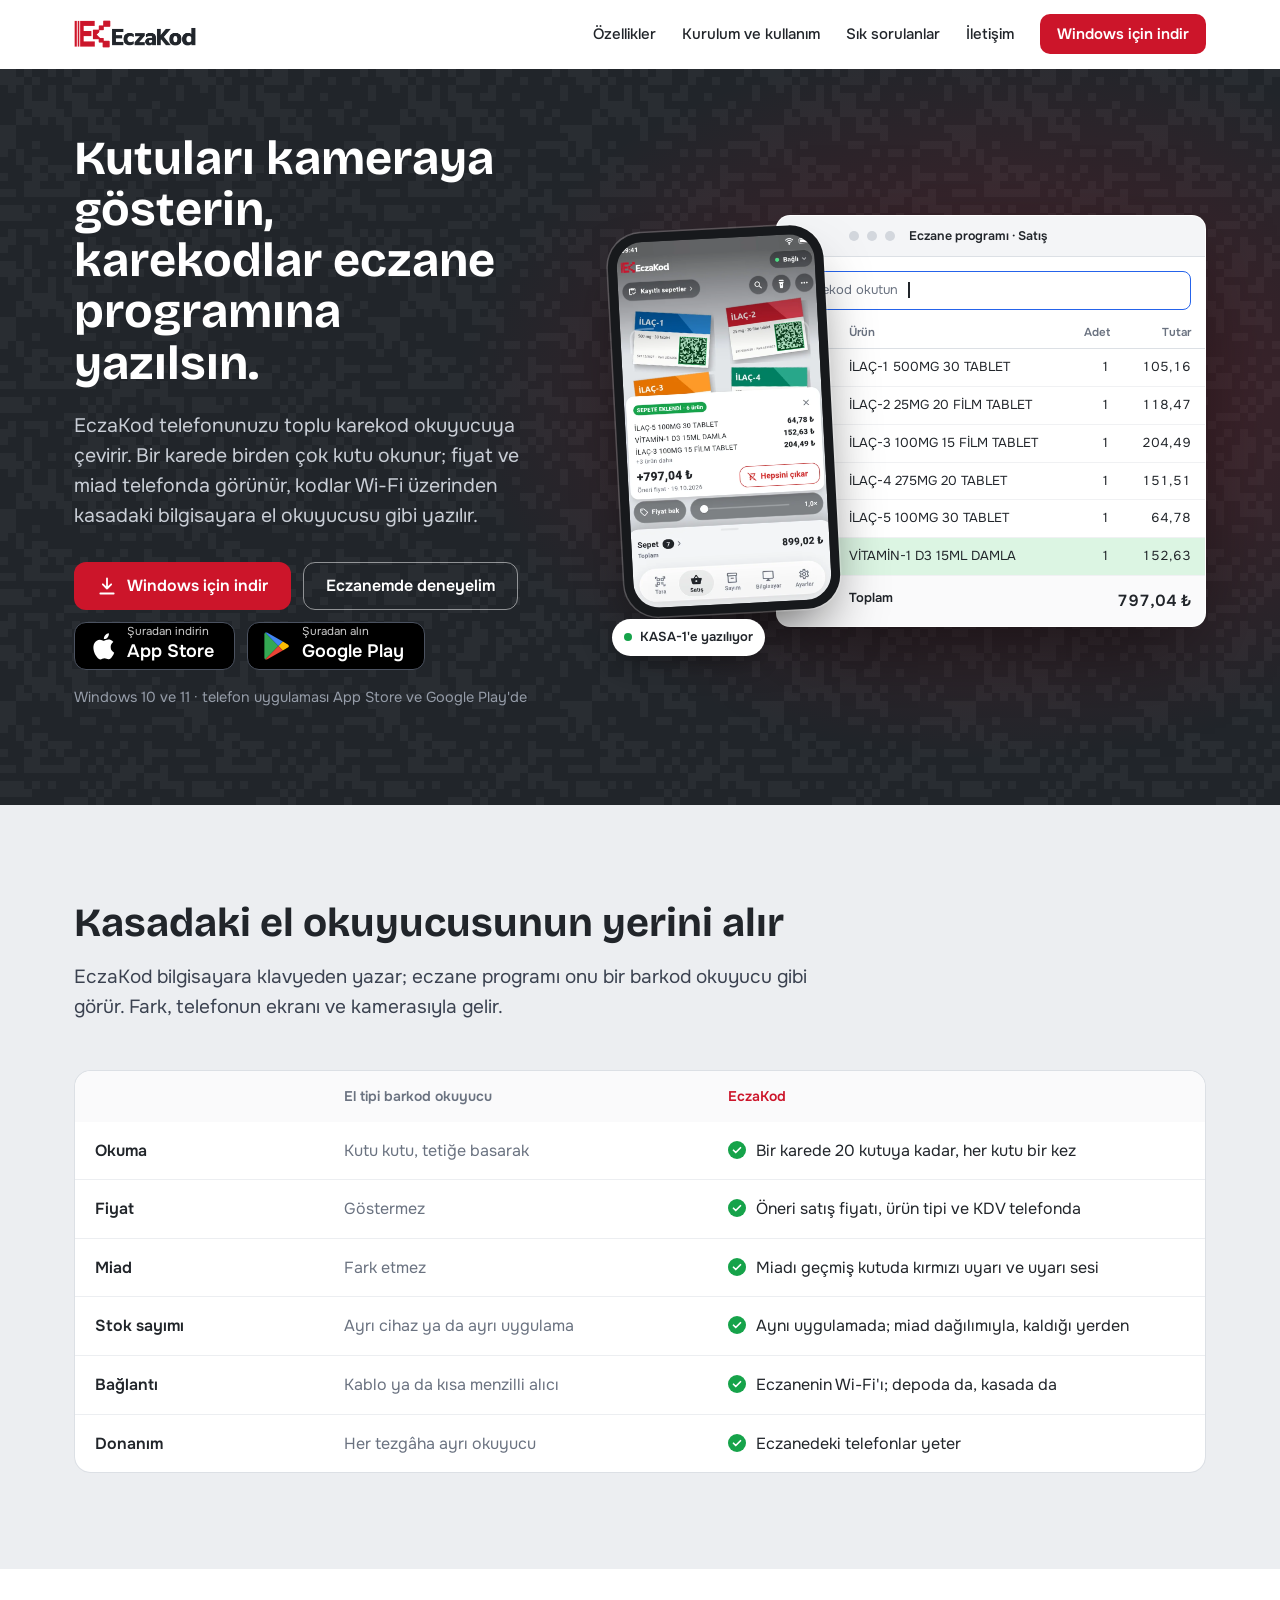
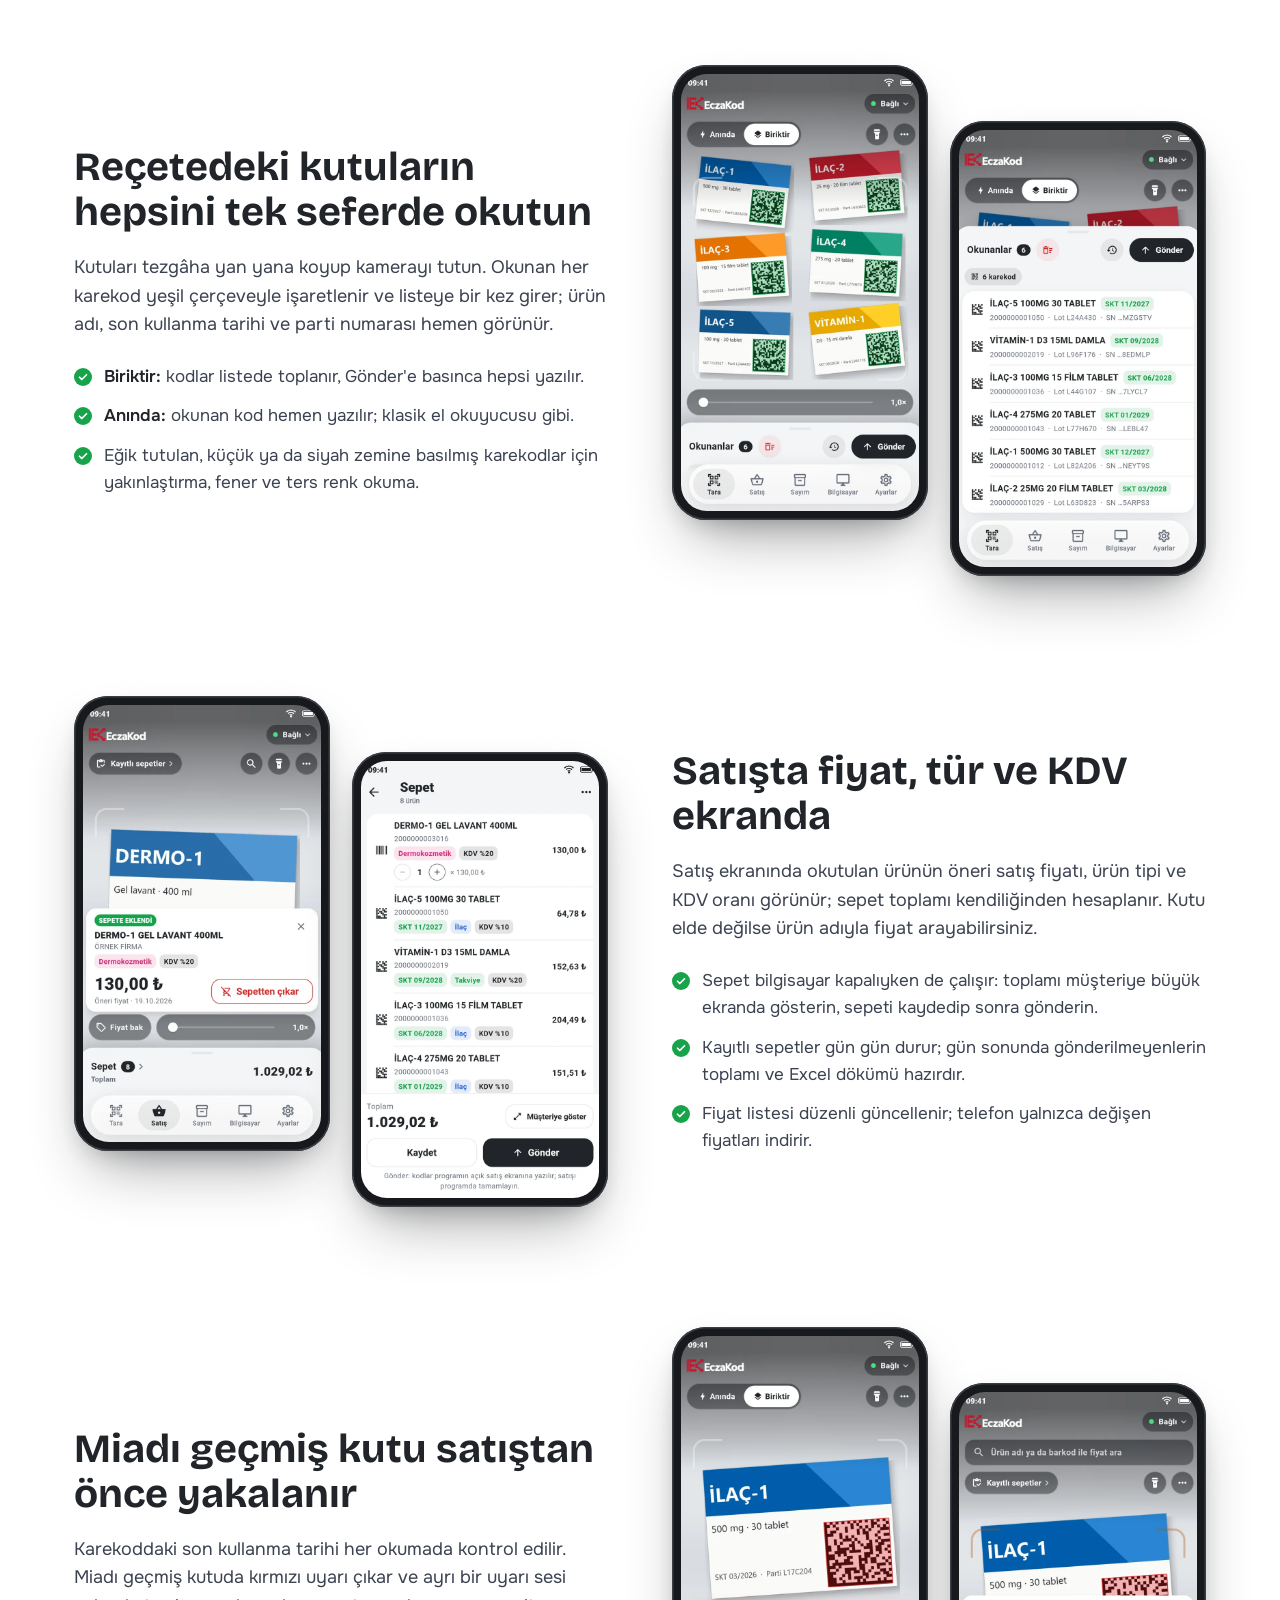
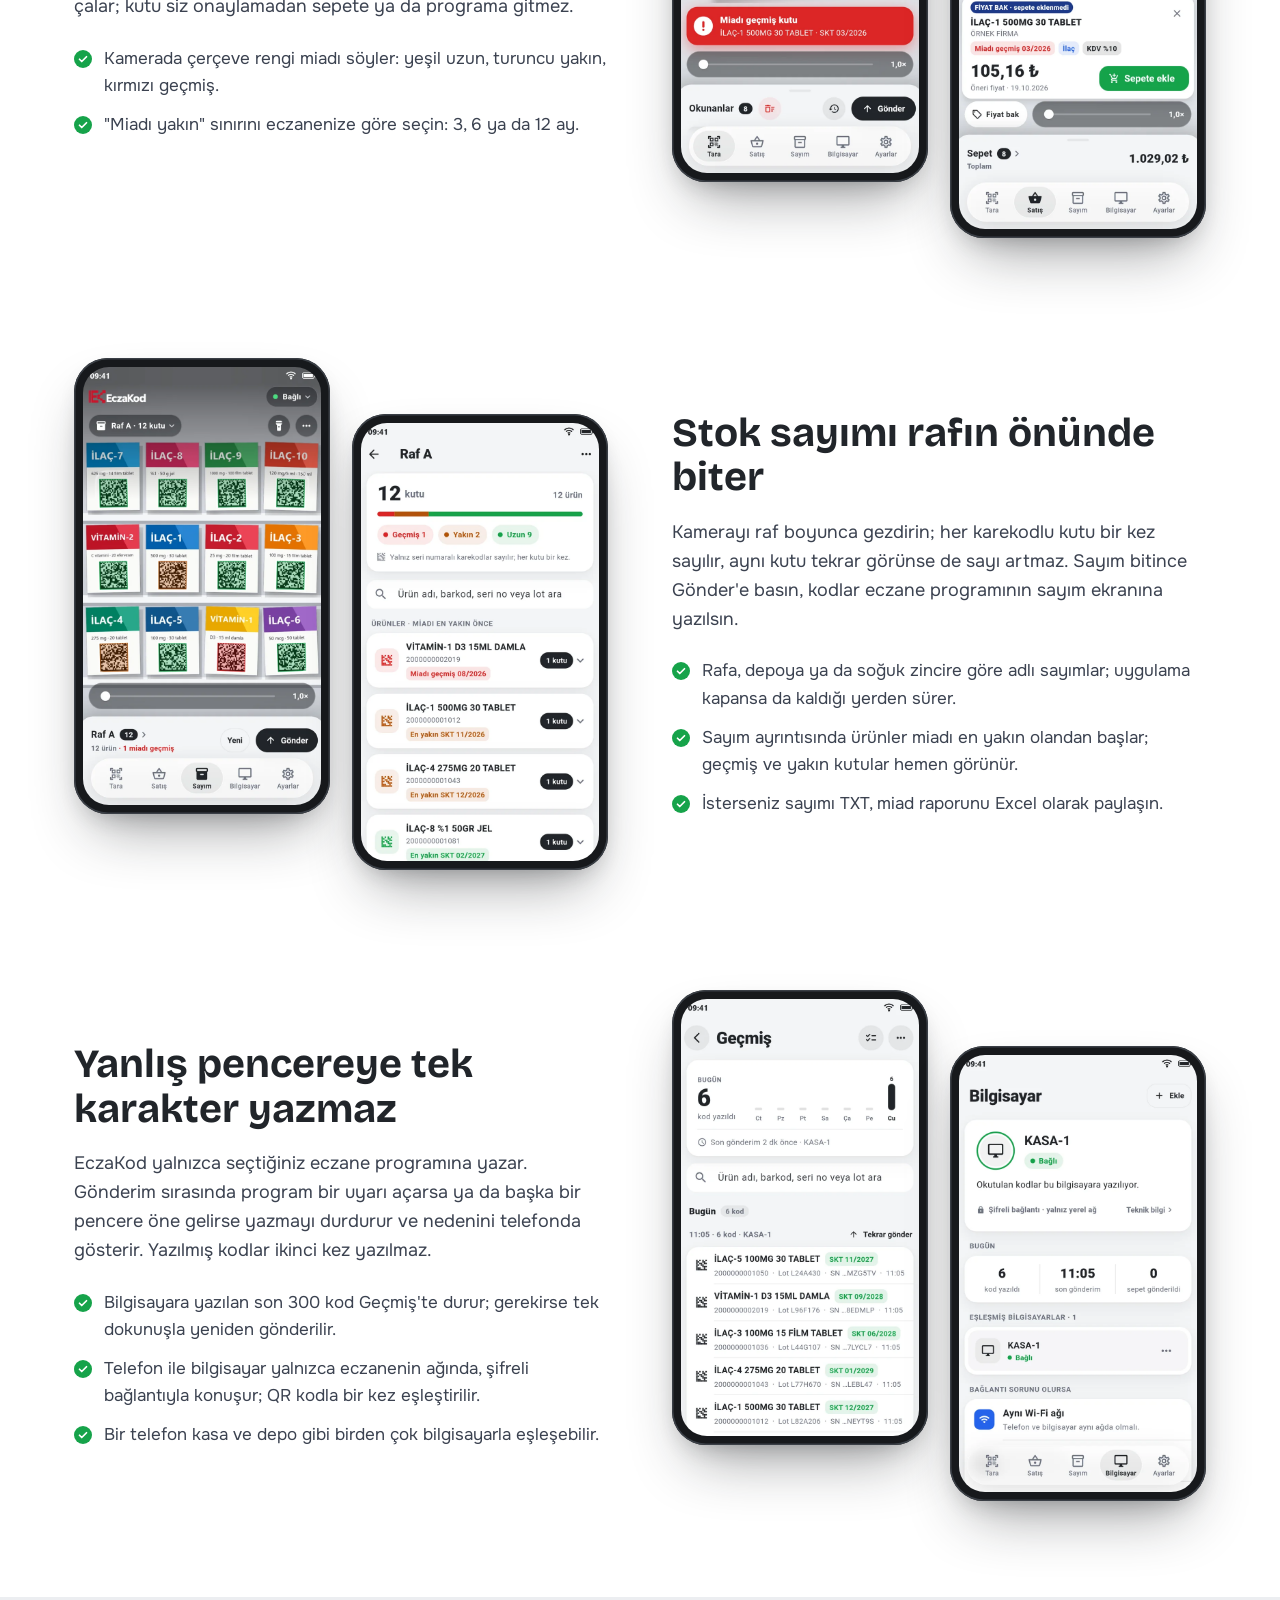
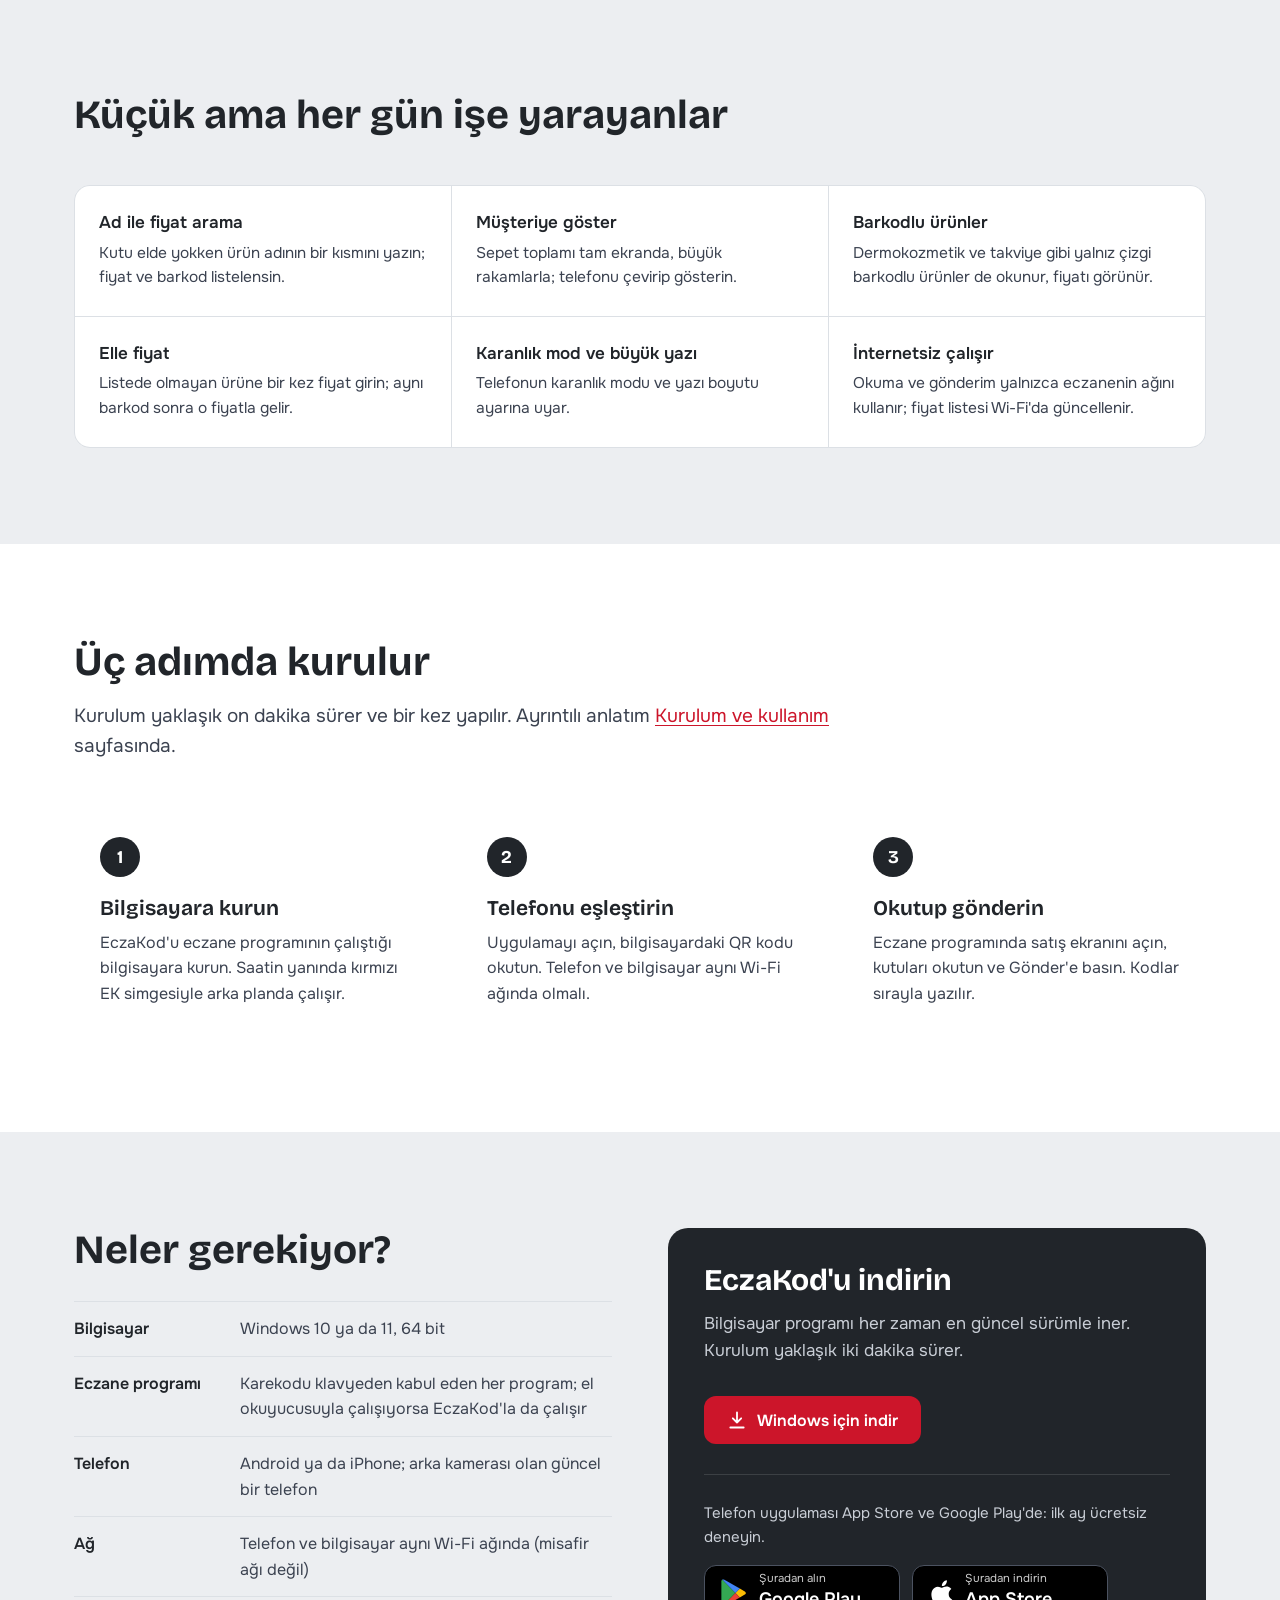
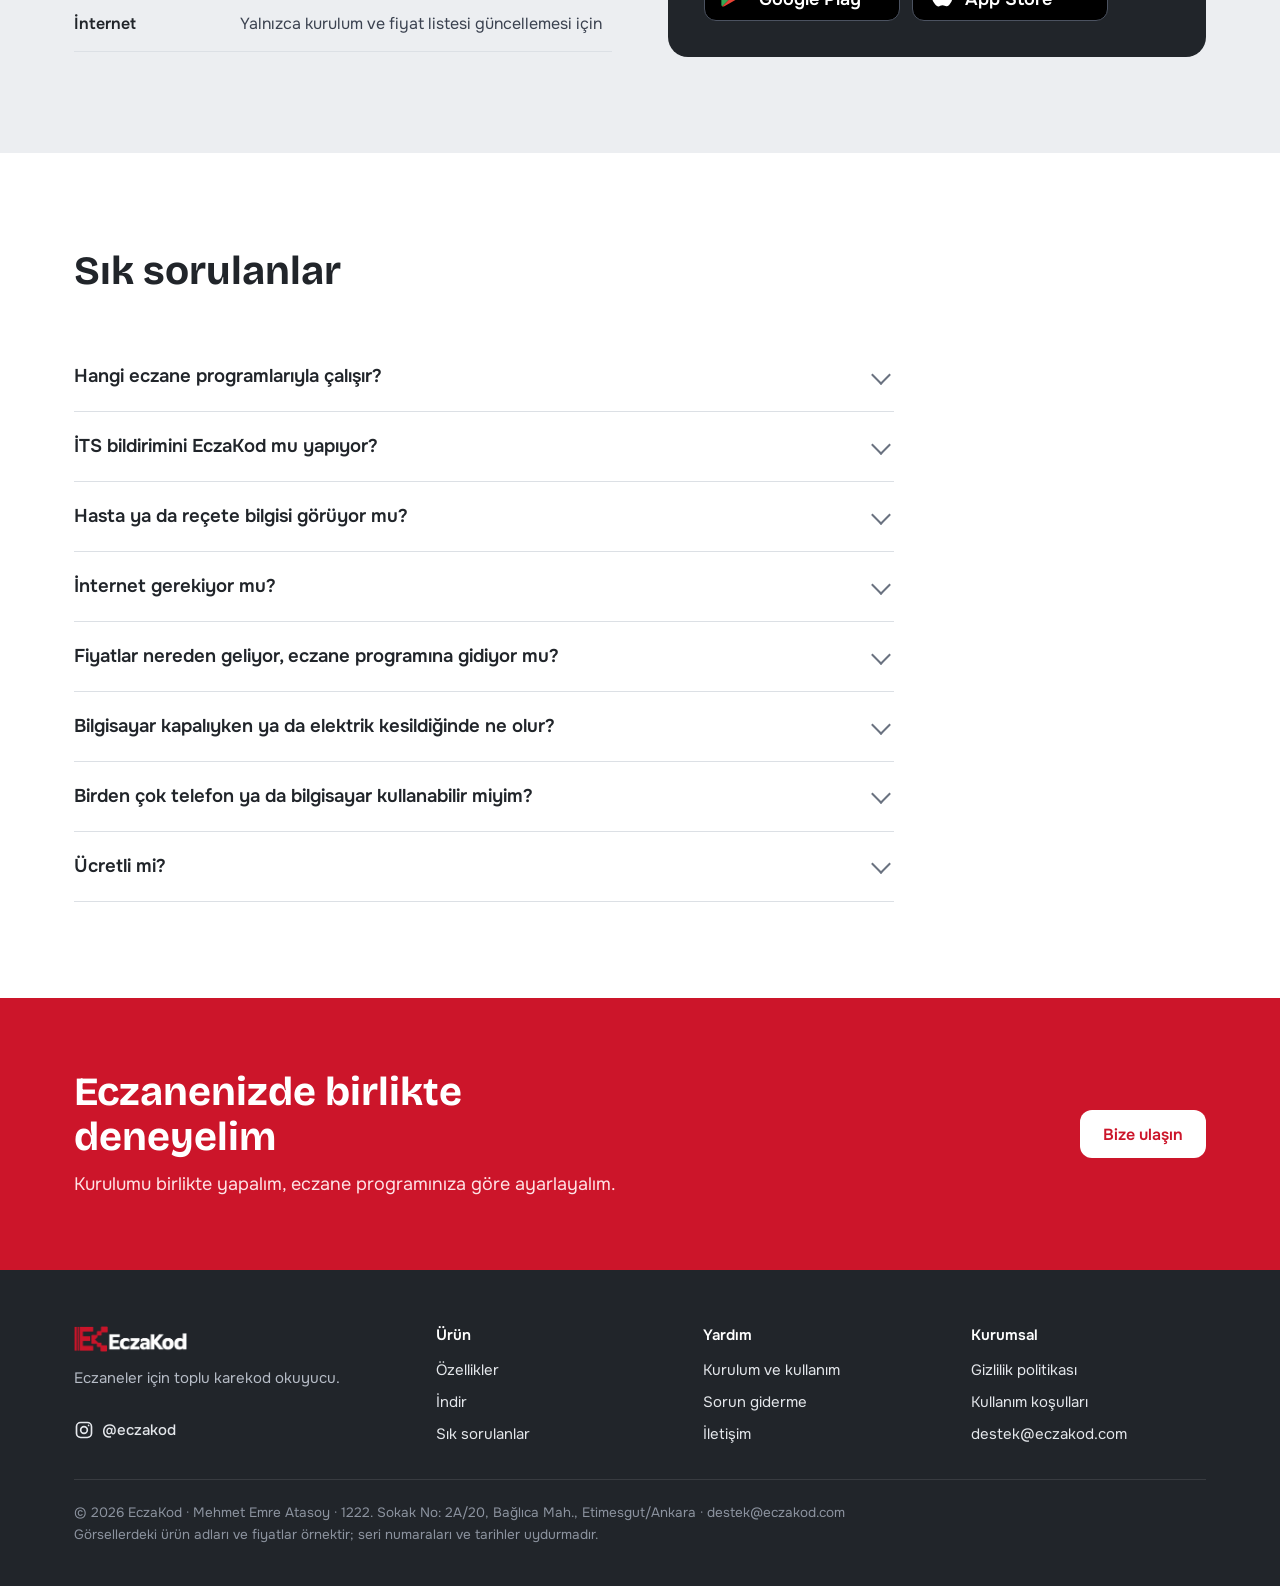
==== commit a372b637: "Site: üst bölüme Google Play düğmesi; mağaza düğmeleri alt satırda yan yana" ====
--- a/index.html
+++ b/index.html
@@ -44,11 +44,15 @@
           <svg width="20" height="20" viewBox="0 0 24 24" fill="none" stroke="currentColor" stroke-width="2.2" stroke-linecap="round" stroke-linejoin="round"><path d="M12 3v12m0 0l-5-5m5 5l5-5M4 21h16"/></svg>
           Windows için indir
         </a>
+        <a class="dugme cerceve" href="iletisim.html">Eczanemde deneyelim</a>
         <a class="magaza" href="https://apps.apple.com/tr/app/eczakod-karekod-okuyucu/id6824523649" rel="noopener" target="_blank">
           <svg width="24" height="28" viewBox="0 0 24 28" aria-hidden="true"><path fill="#fff" d="M19.7 14.9c0-3.2 2.6-4.7 2.7-4.8-1.5-2.2-3.8-2.5-4.6-2.5-2-.2-3.8 1.2-4.8 1.2s-2.5-1.1-4.2-1.1C6.7 7.8 4.6 9 3.5 11c-2.3 4-.6 9.9 1.7 13.1 1.1 1.6 2.4 3.4 4.1 3.3 1.6-.1 2.3-1.1 4.2-1.1s2.5 1.1 4.2 1 2.8-1.6 3.8-3.2c1.2-1.8 1.7-3.6 1.7-3.7-.1 0-3.5-1.3-3.5-5.5zM16.6 5.4c.9-1.1 1.5-2.6 1.3-4.1-1.3.1-2.8.9-3.7 1.9-.8.9-1.5 2.4-1.3 3.9 1.4.1 2.8-.7 3.7-1.7z"/></svg>
           <div><small>Şuradan indirin</small><span>App Store</span></div>
         </a>
-        <a class="dugme cerceve" href="iletisim.html">Eczanemde deneyelim</a>
+        <a class="magaza" href="https://play.google.com/store/apps/details?id=com.eczakod.app" rel="noopener" target="_blank">
+          <svg width="26" height="28" viewBox="0 0 26 28" aria-hidden="true"><path fill="#34A853" d="M1.2.6 14.4 14 1.2 27.4c-.5-.3-.8-.9-.8-1.6V2.2c0-.7.3-1.3.8-1.6z"/><path fill="#FBBC04" d="m18.8 9.6-4.4 4.4 4.4 4.4 5-2.8c1.4-.8 1.4-2.4 0-3.2z"/><path fill="#EA4335" d="M1.2 27.4 14.4 14l4.4 4.4L3.4 27.2c-.8.4-1.6.5-2.2.2z"/><path fill="#4285F4" d="M1.2.6c.6-.3 1.4-.2 2.2.2l15.4 8.8-4.4 4.4z"/></svg>
+          <div><small>Şuradan alın</small><span>Google Play</span></div>
+        </a>
       </div>
       <p class="not">Windows 10 ve 11 · telefon uygulaması App Store ve Google Play'de</p>
     </div>
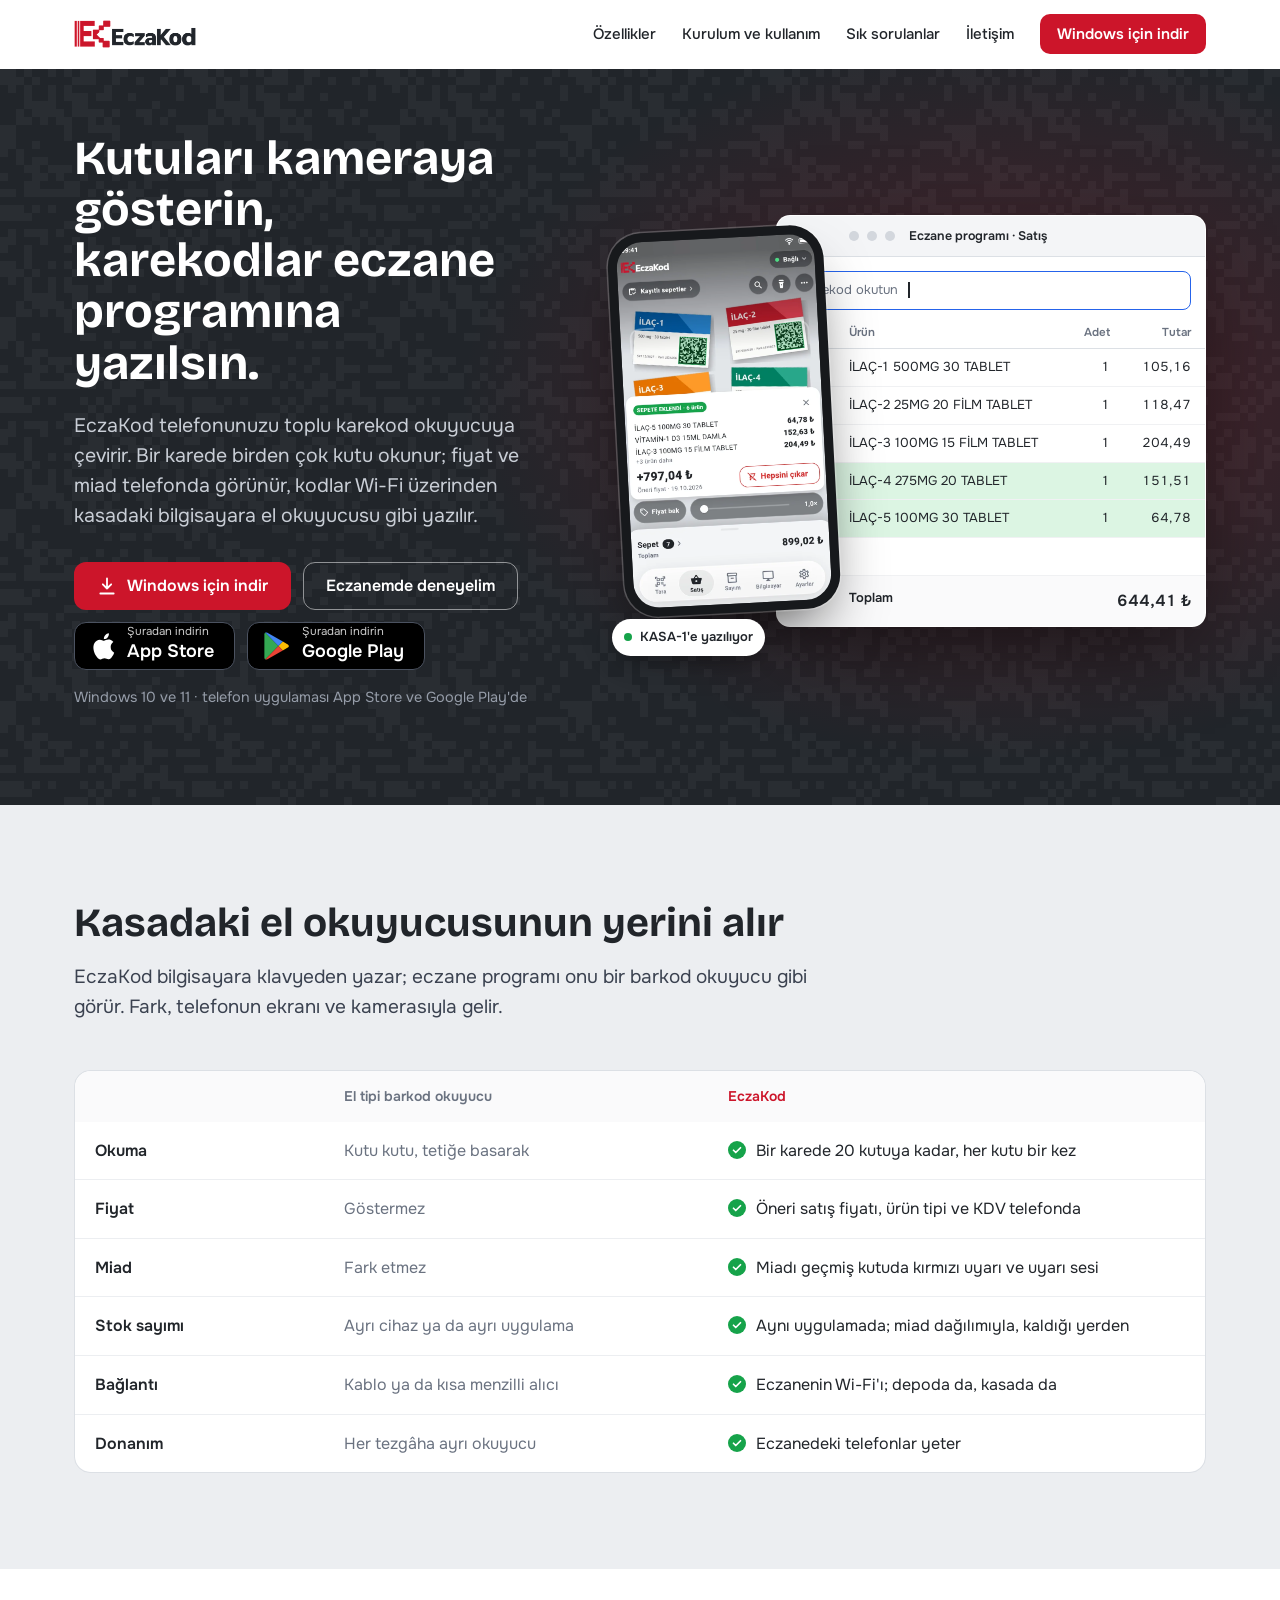
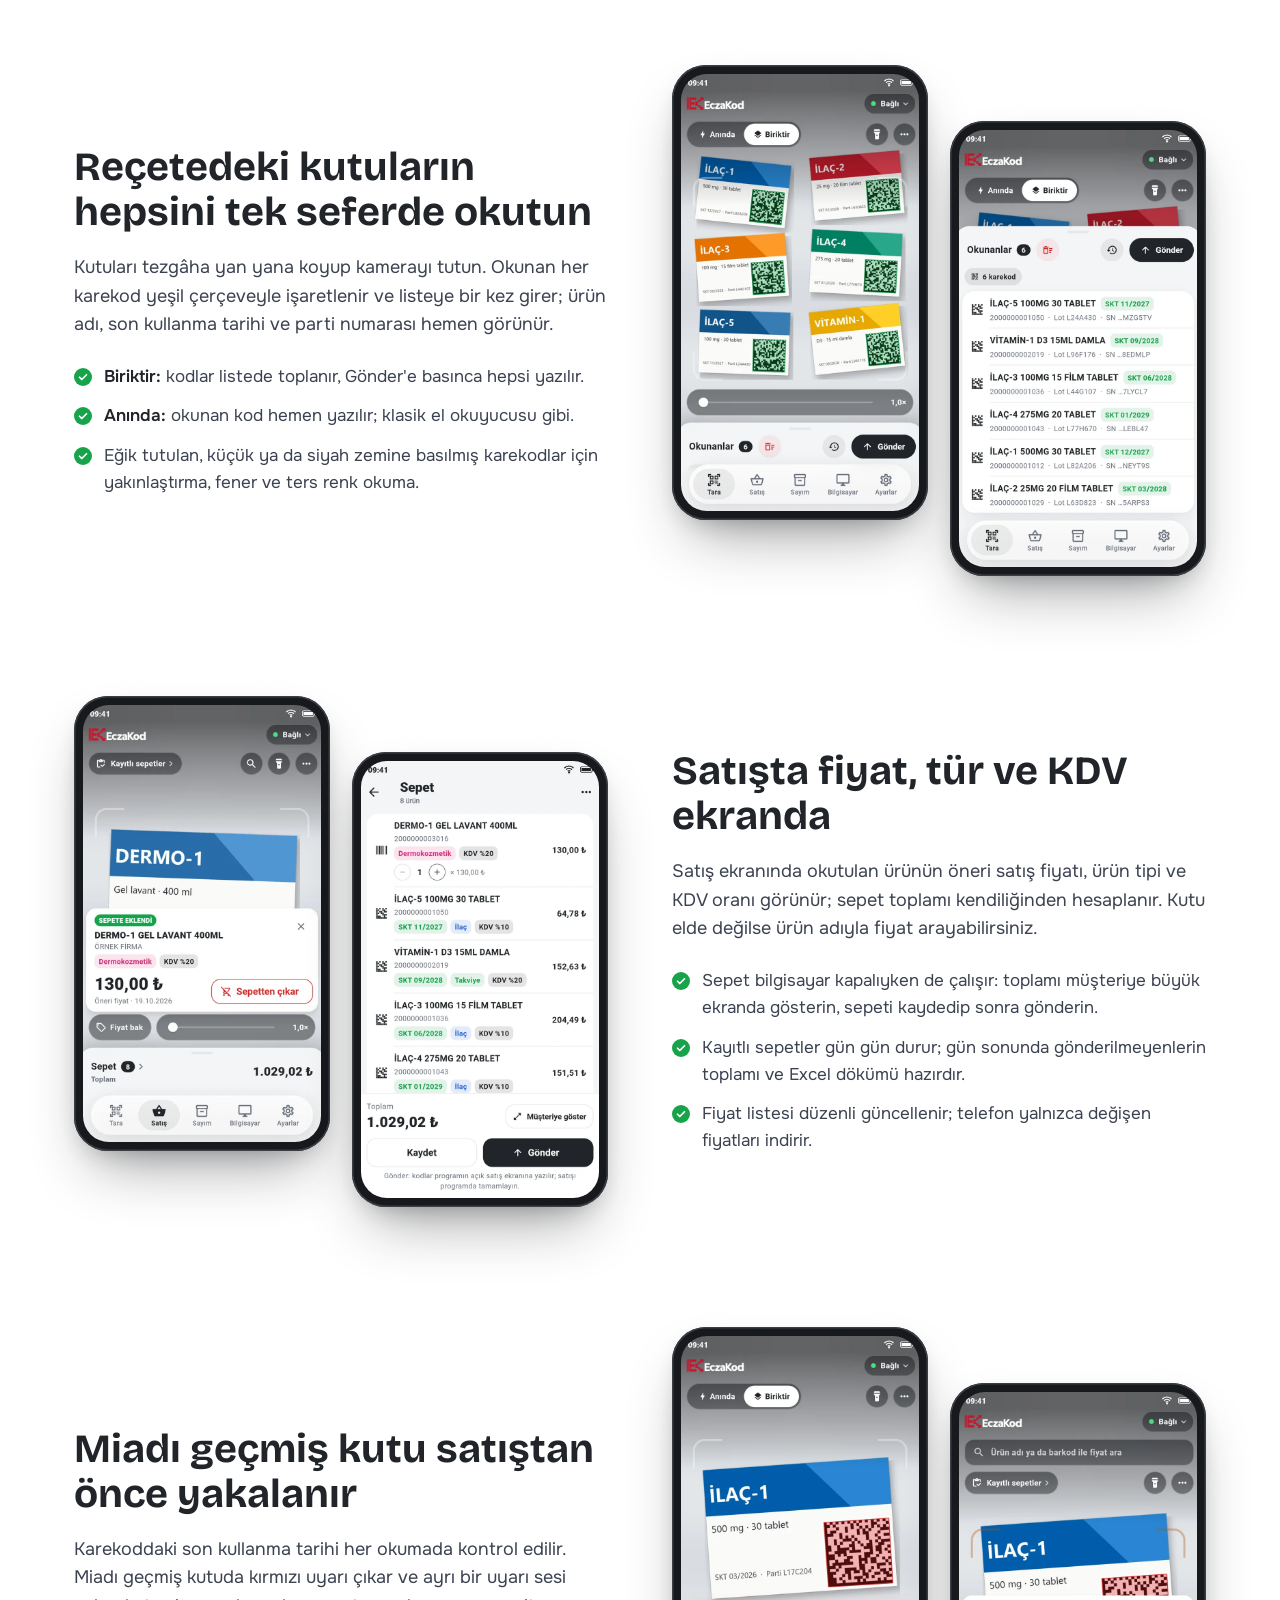
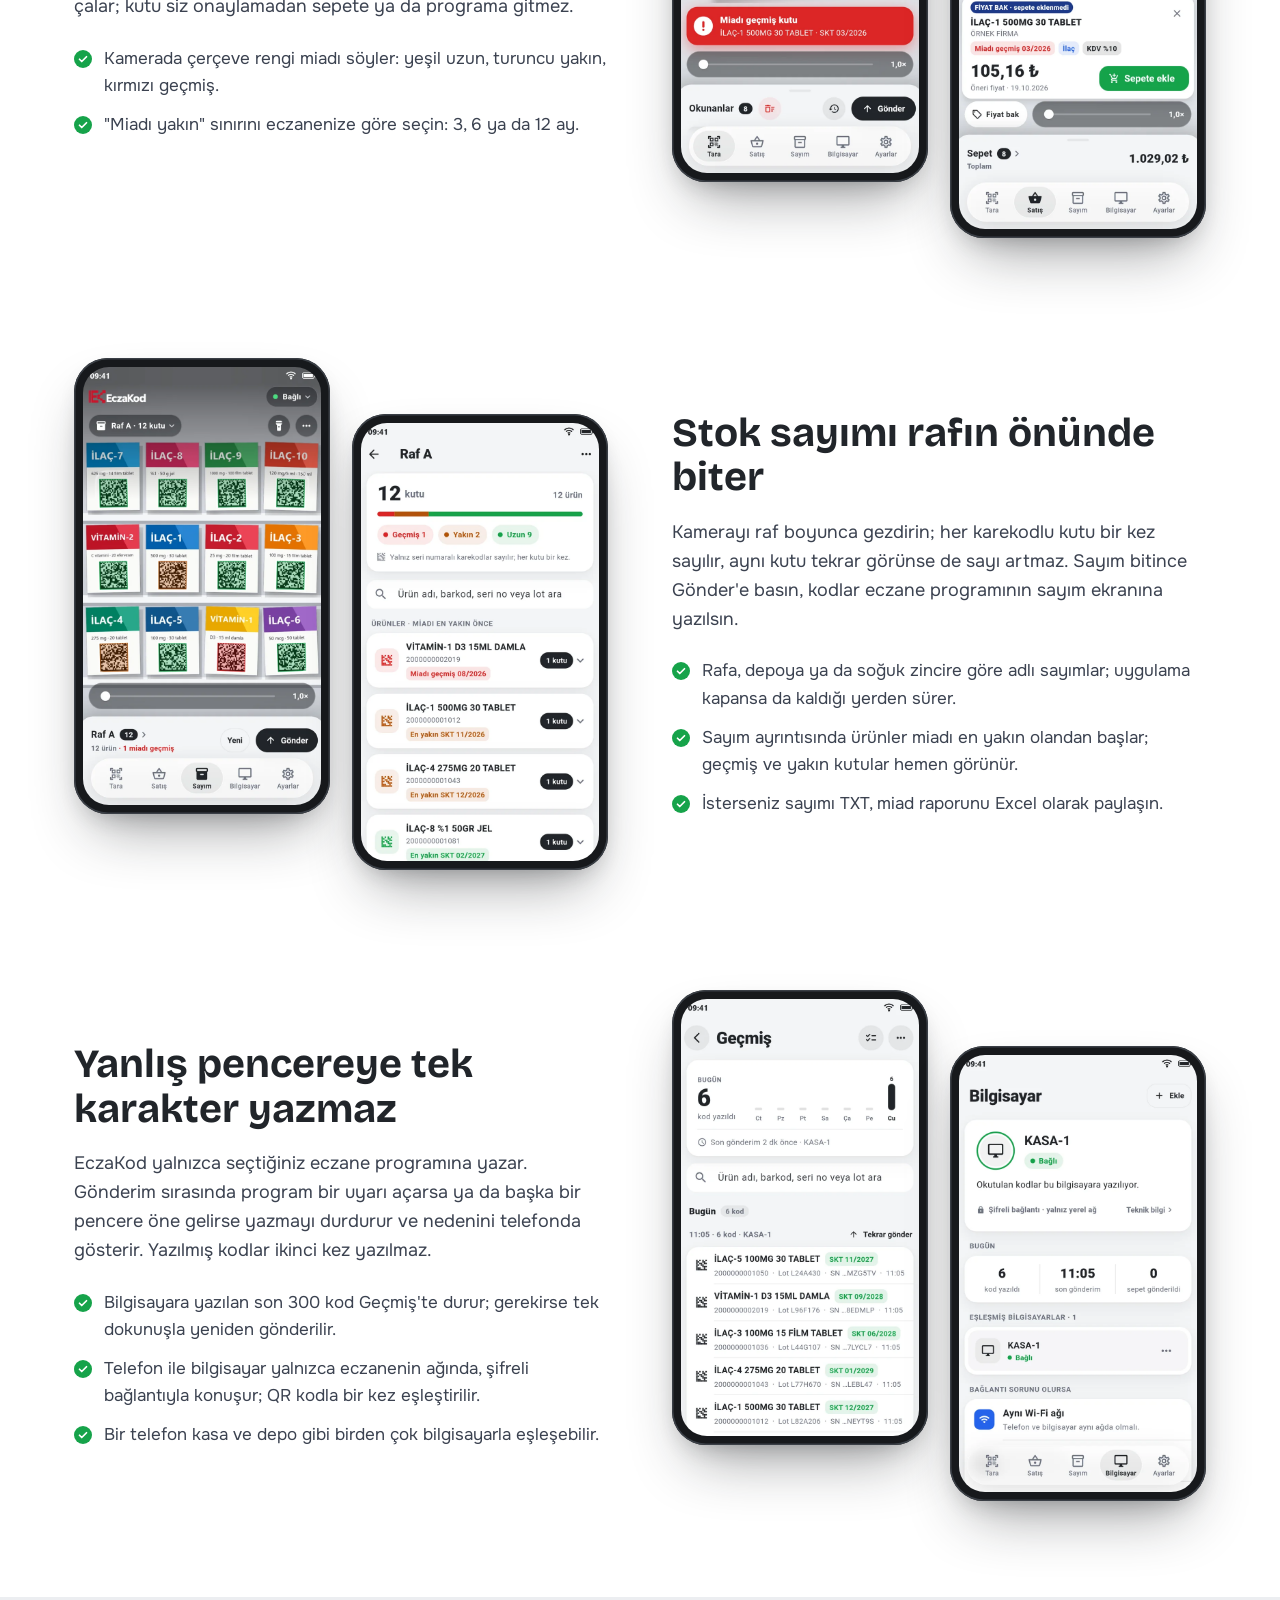
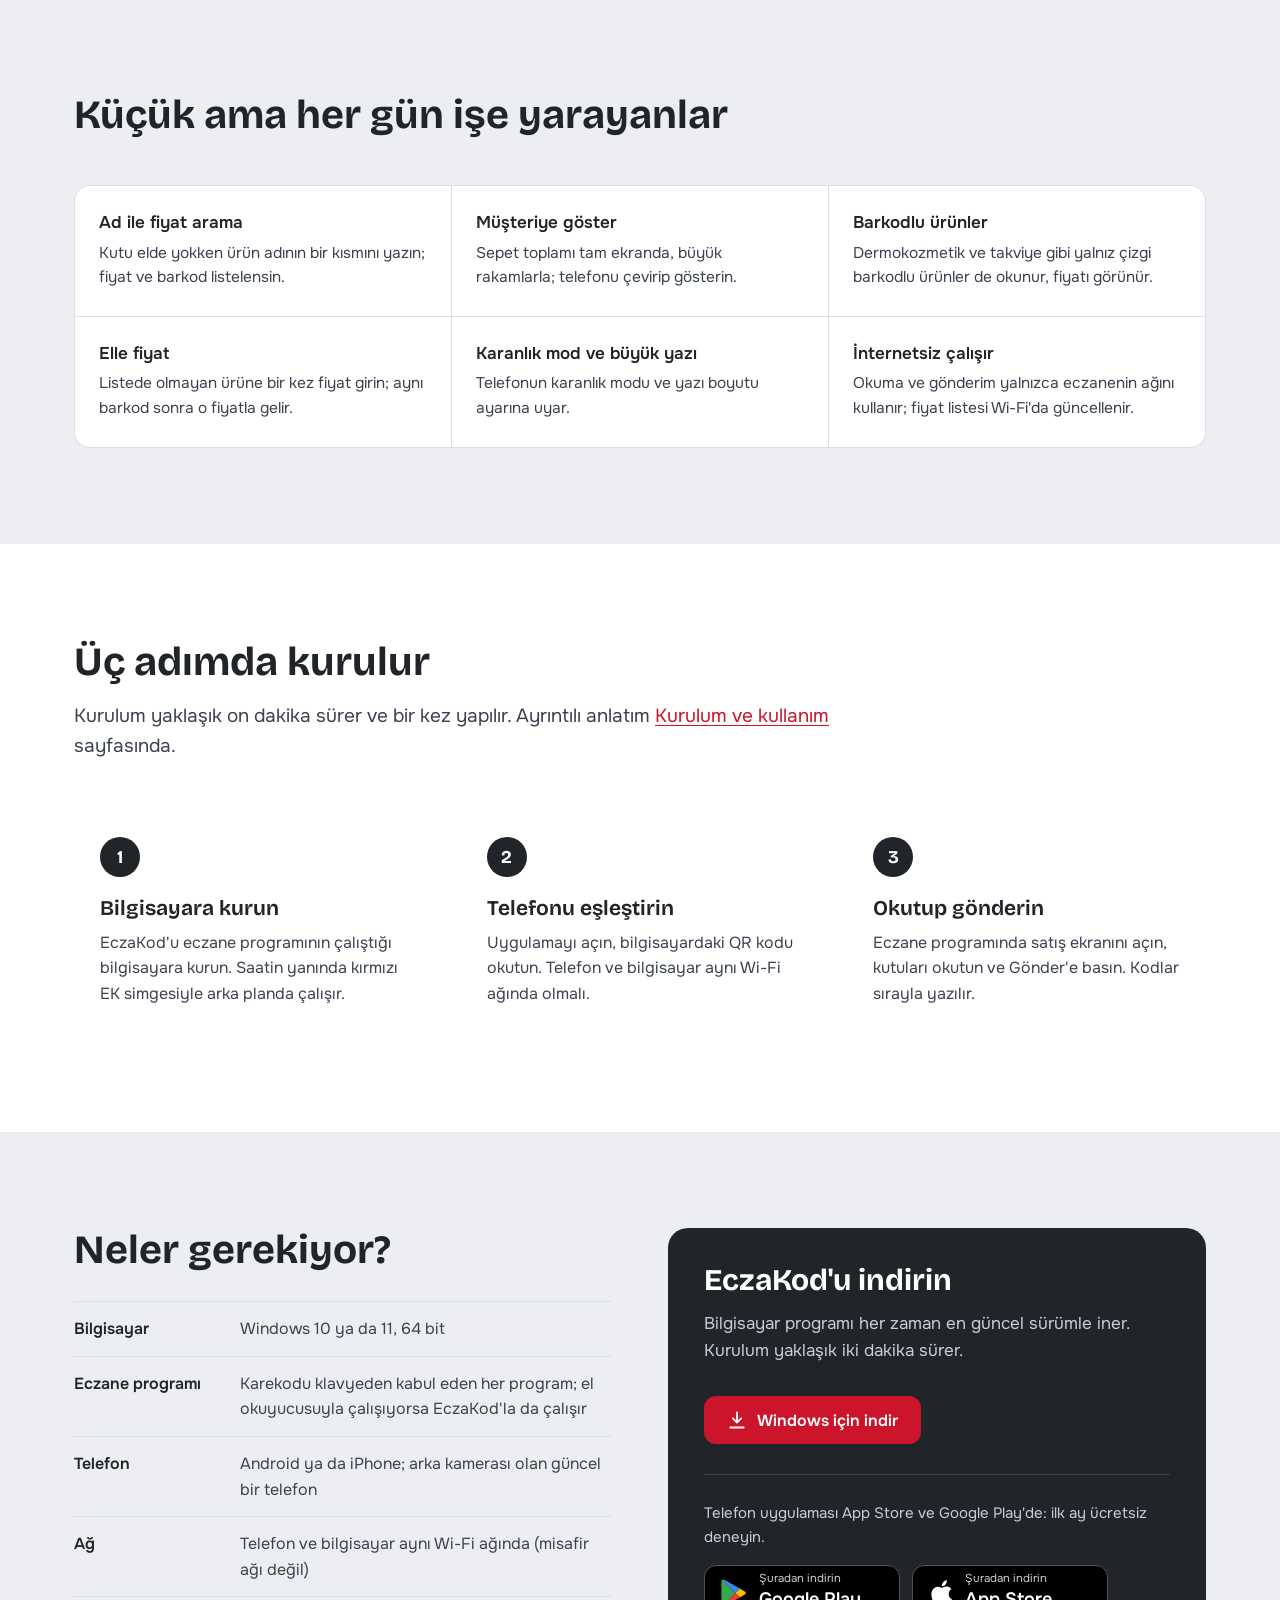
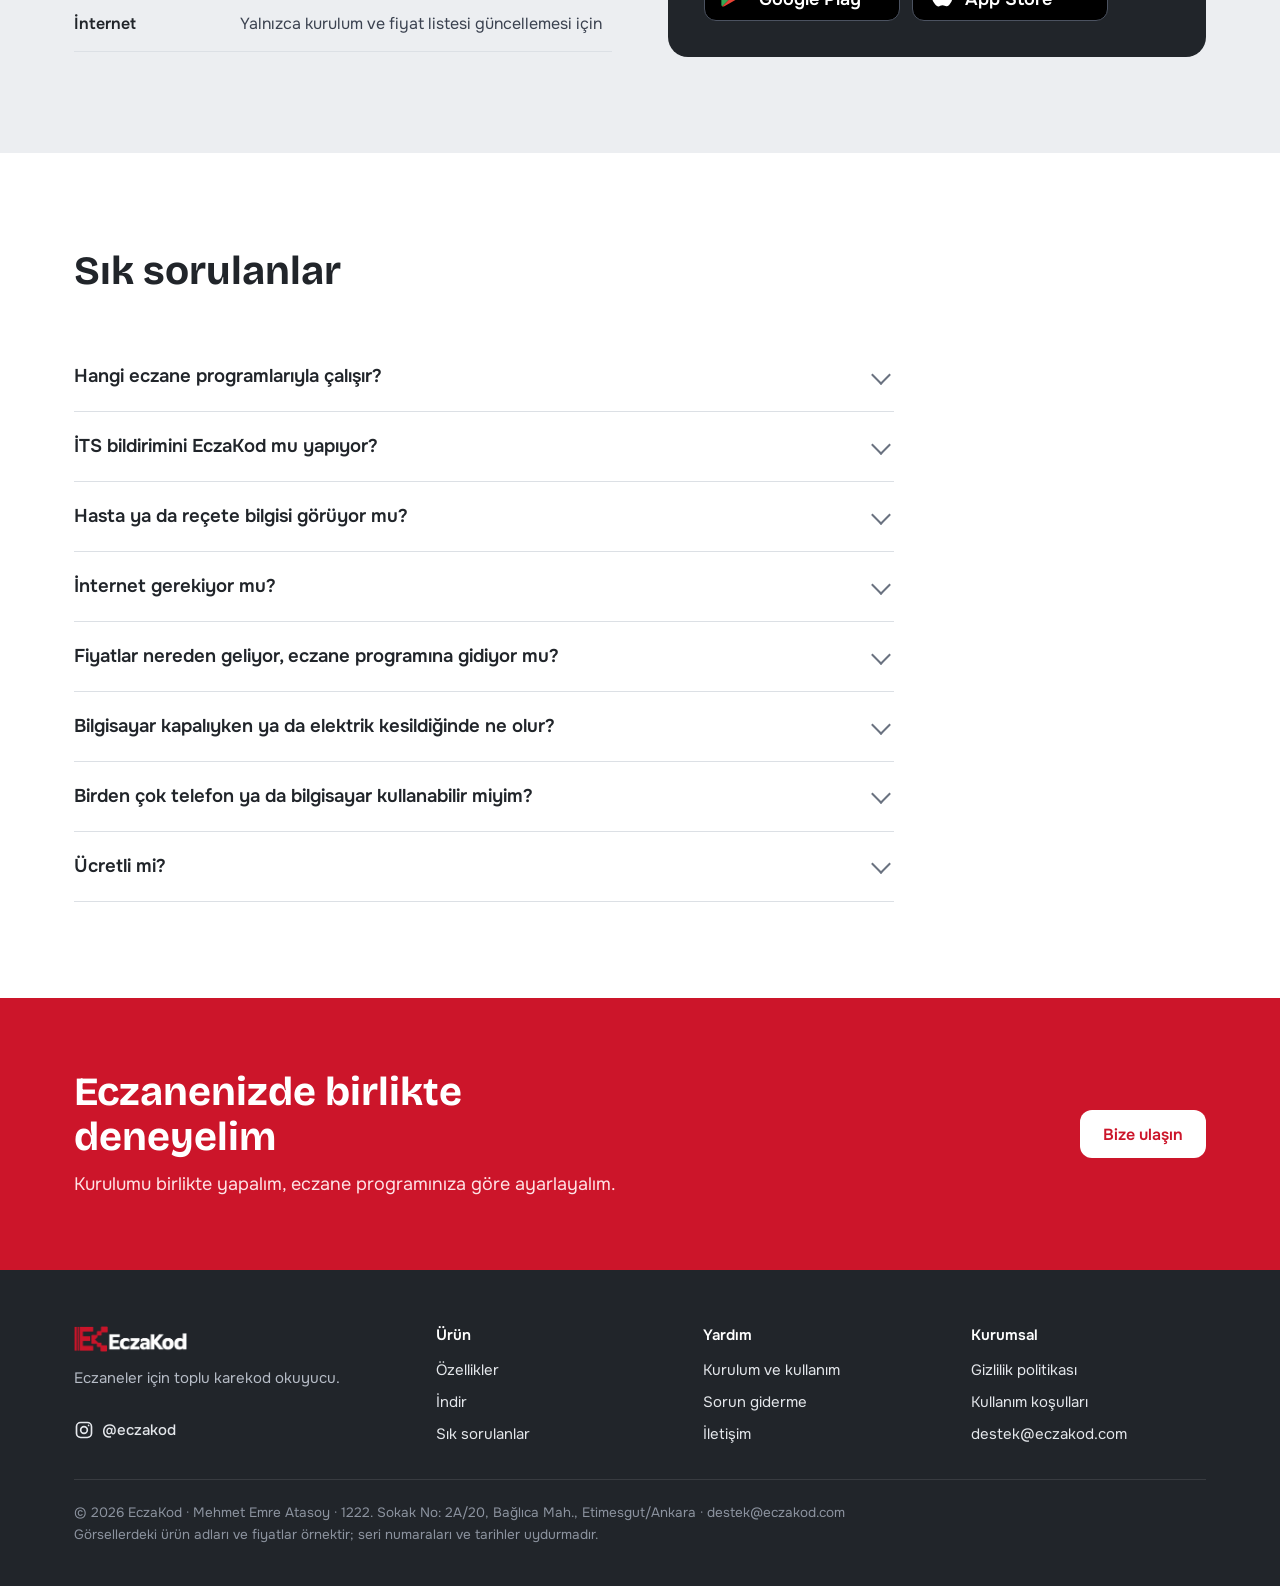
==== commit 0867ca20: "Site: Google Play düğmesinde de 'Şuradan indirin'" ====
--- a/index.html
+++ b/index.html
@@ -51,7 +51,7 @@
         </a>
         <a class="magaza" href="https://play.google.com/store/apps/details?id=com.eczakod.app" rel="noopener" target="_blank">
           <svg width="26" height="28" viewBox="0 0 26 28" aria-hidden="true"><path fill="#34A853" d="M1.2.6 14.4 14 1.2 27.4c-.5-.3-.8-.9-.8-1.6V2.2c0-.7.3-1.3.8-1.6z"/><path fill="#FBBC04" d="m18.8 9.6-4.4 4.4 4.4 4.4 5-2.8c1.4-.8 1.4-2.4 0-3.2z"/><path fill="#EA4335" d="M1.2 27.4 14.4 14l4.4 4.4L3.4 27.2c-.8.4-1.6.5-2.2.2z"/><path fill="#4285F4" d="M1.2.6c.6-.3 1.4-.2 2.2.2l15.4 8.8-4.4 4.4z"/></svg>
-          <div><small>Şuradan alın</small><span>Google Play</span></div>
+          <div><small>Şuradan indirin</small><span>Google Play</span></div>
         </a>
       </div>
       <p class="not">Windows 10 ve 11 · telefon uygulaması App Store ve Google Play'de</p>
@@ -245,7 +245,7 @@
           <span class="magaza-sar">
             <a class="magaza" href="https://play.google.com/store/apps/details?id=com.eczakod.app" rel="noopener" target="_blank" data-magaza="play">
               <svg width="26" height="28" viewBox="0 0 26 28" aria-hidden="true"><path fill="#34A853" d="M1.2.6 14.4 14 1.2 27.4c-.5-.3-.8-.9-.8-1.6V2.2c0-.7.3-1.3.8-1.6z"/><path fill="#FBBC04" d="m18.8 9.6-4.4 4.4 4.4 4.4 5-2.8c1.4-.8 1.4-2.4 0-3.2z"/><path fill="#EA4335" d="M1.2 27.4 14.4 14l4.4 4.4L3.4 27.2c-.8.4-1.6.5-2.2.2z"/><path fill="#4285F4" d="M1.2.6c.6-.3 1.4-.2 2.2.2l15.4 8.8-4.4 4.4z"/></svg>
-              <div><small>Şuradan alın</small><span>Google Play</span></div>
+              <div><small>Şuradan indirin</small><span>Google Play</span></div>
             </a></span>
           <span class="magaza-sar">
             <a class="magaza" href="https://apps.apple.com/tr/app/eczakod-karekod-okuyucu/id6824523649" rel="noopener" target="_blank" data-magaza="appstore">
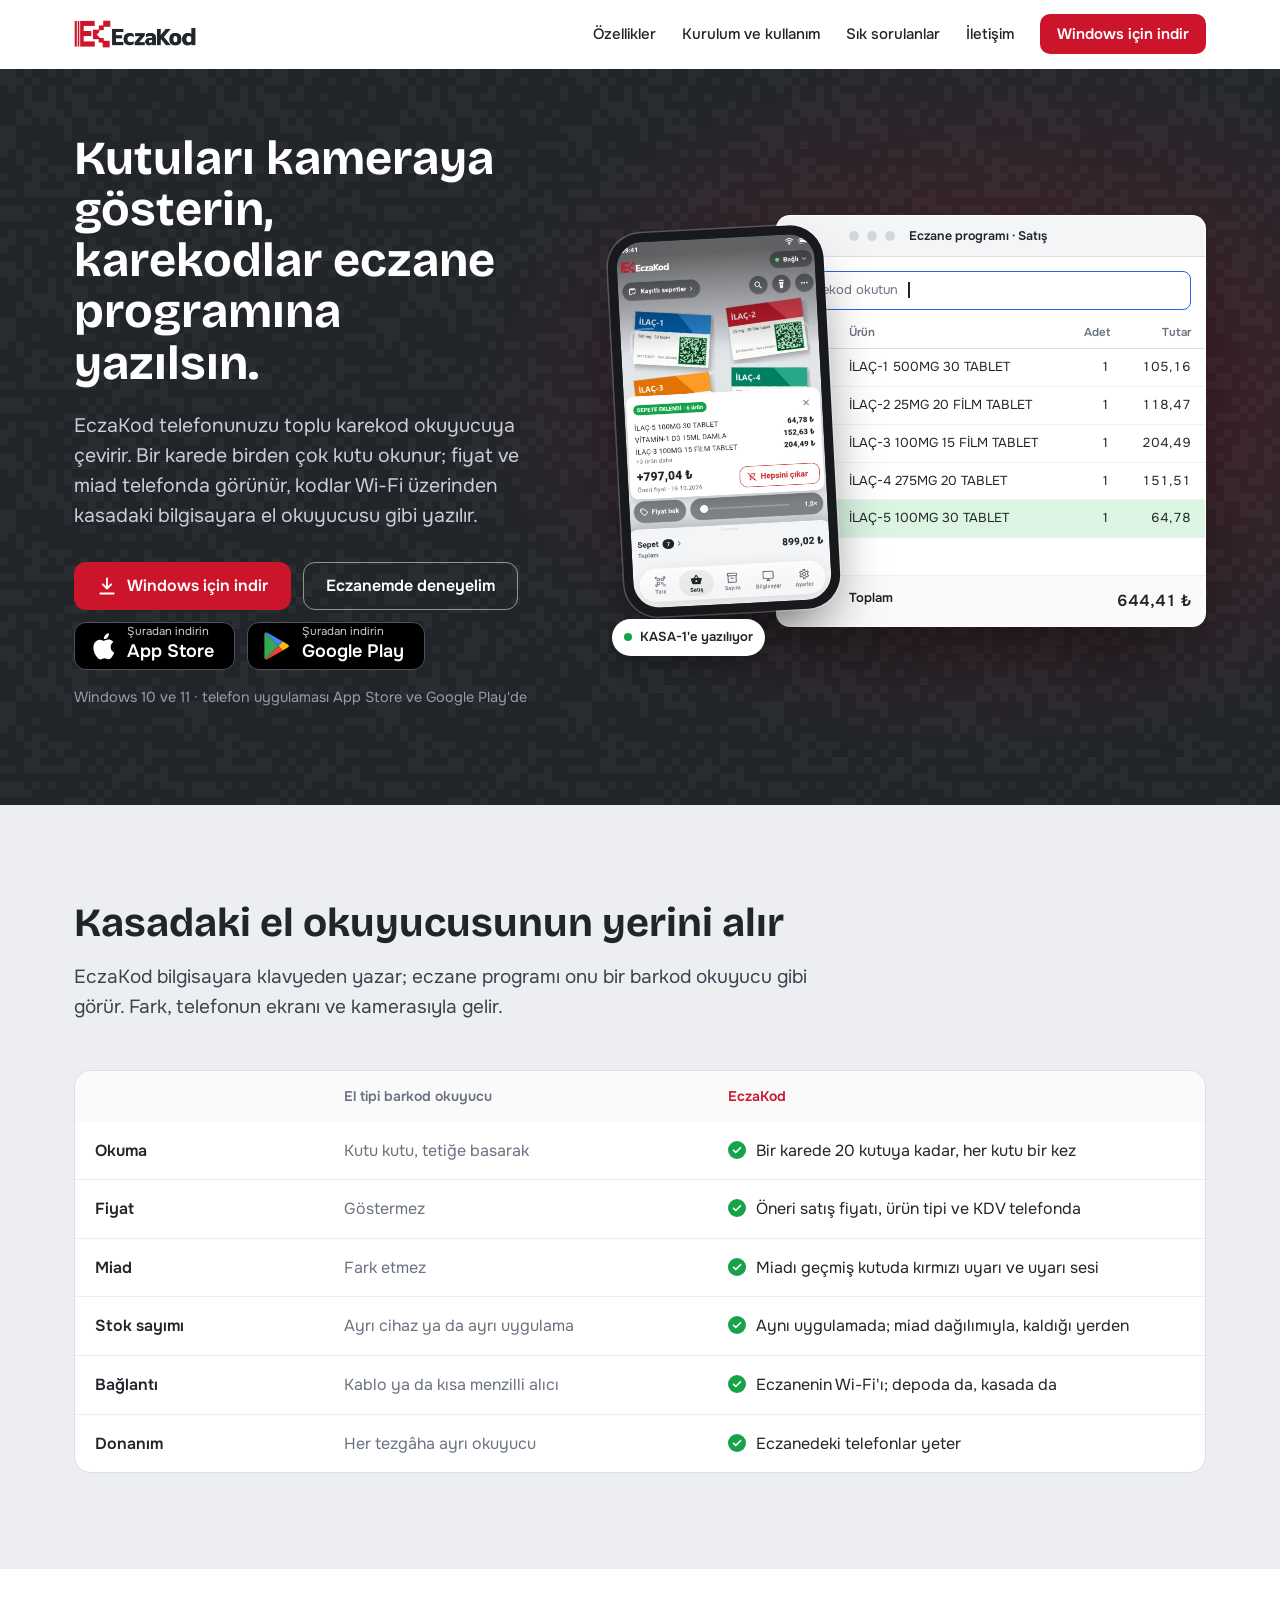
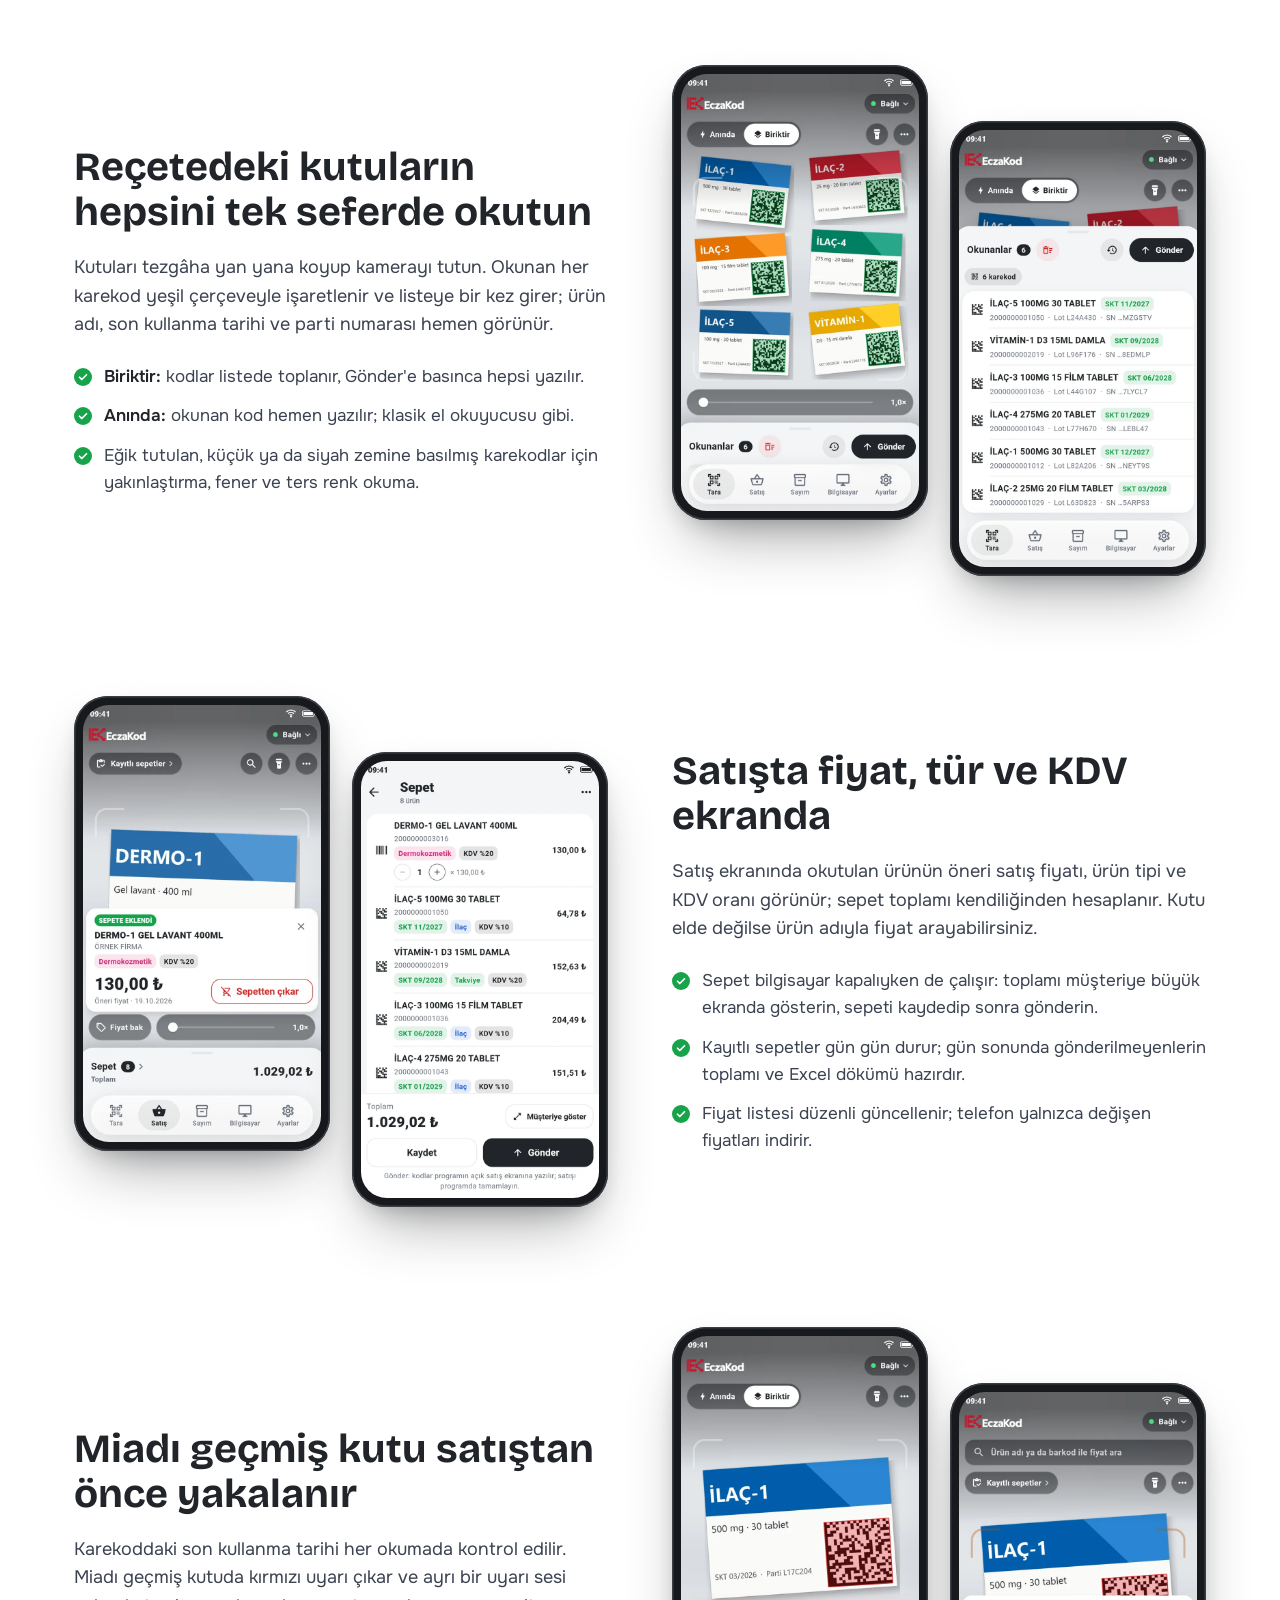
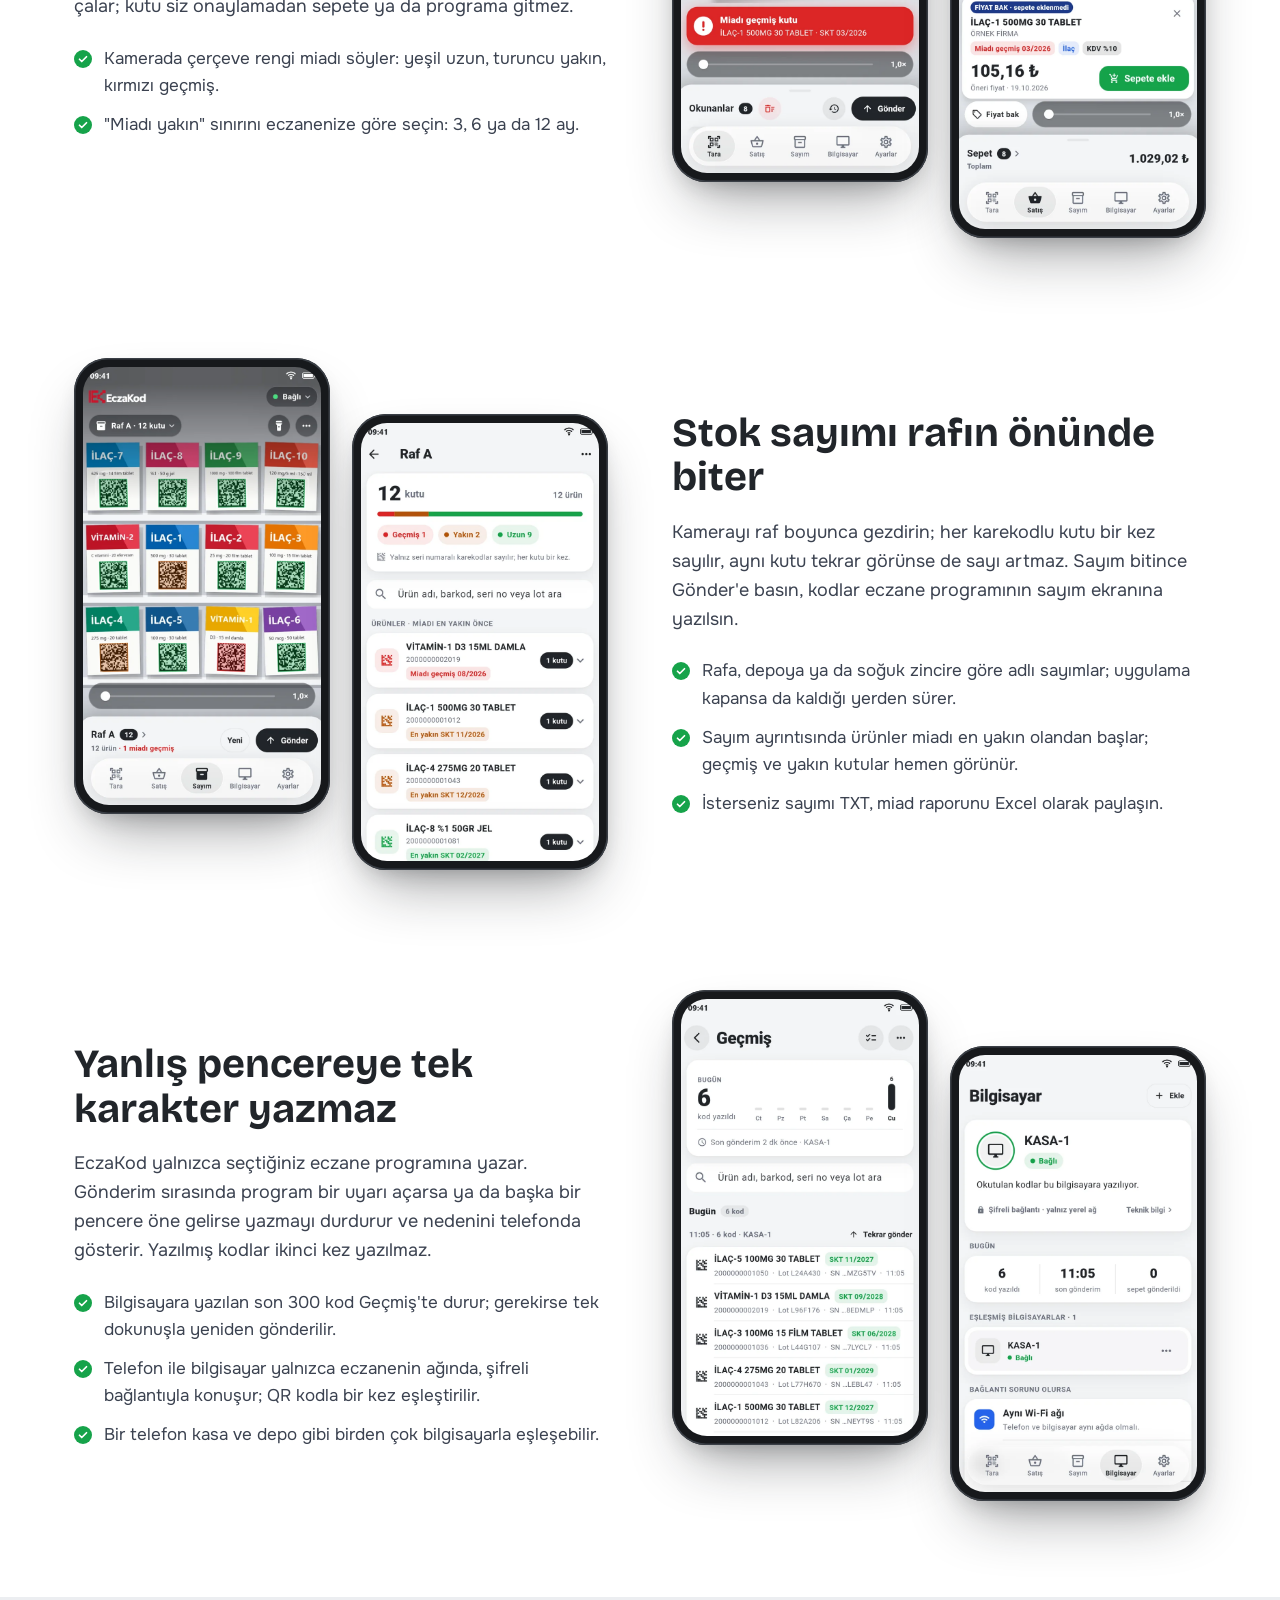
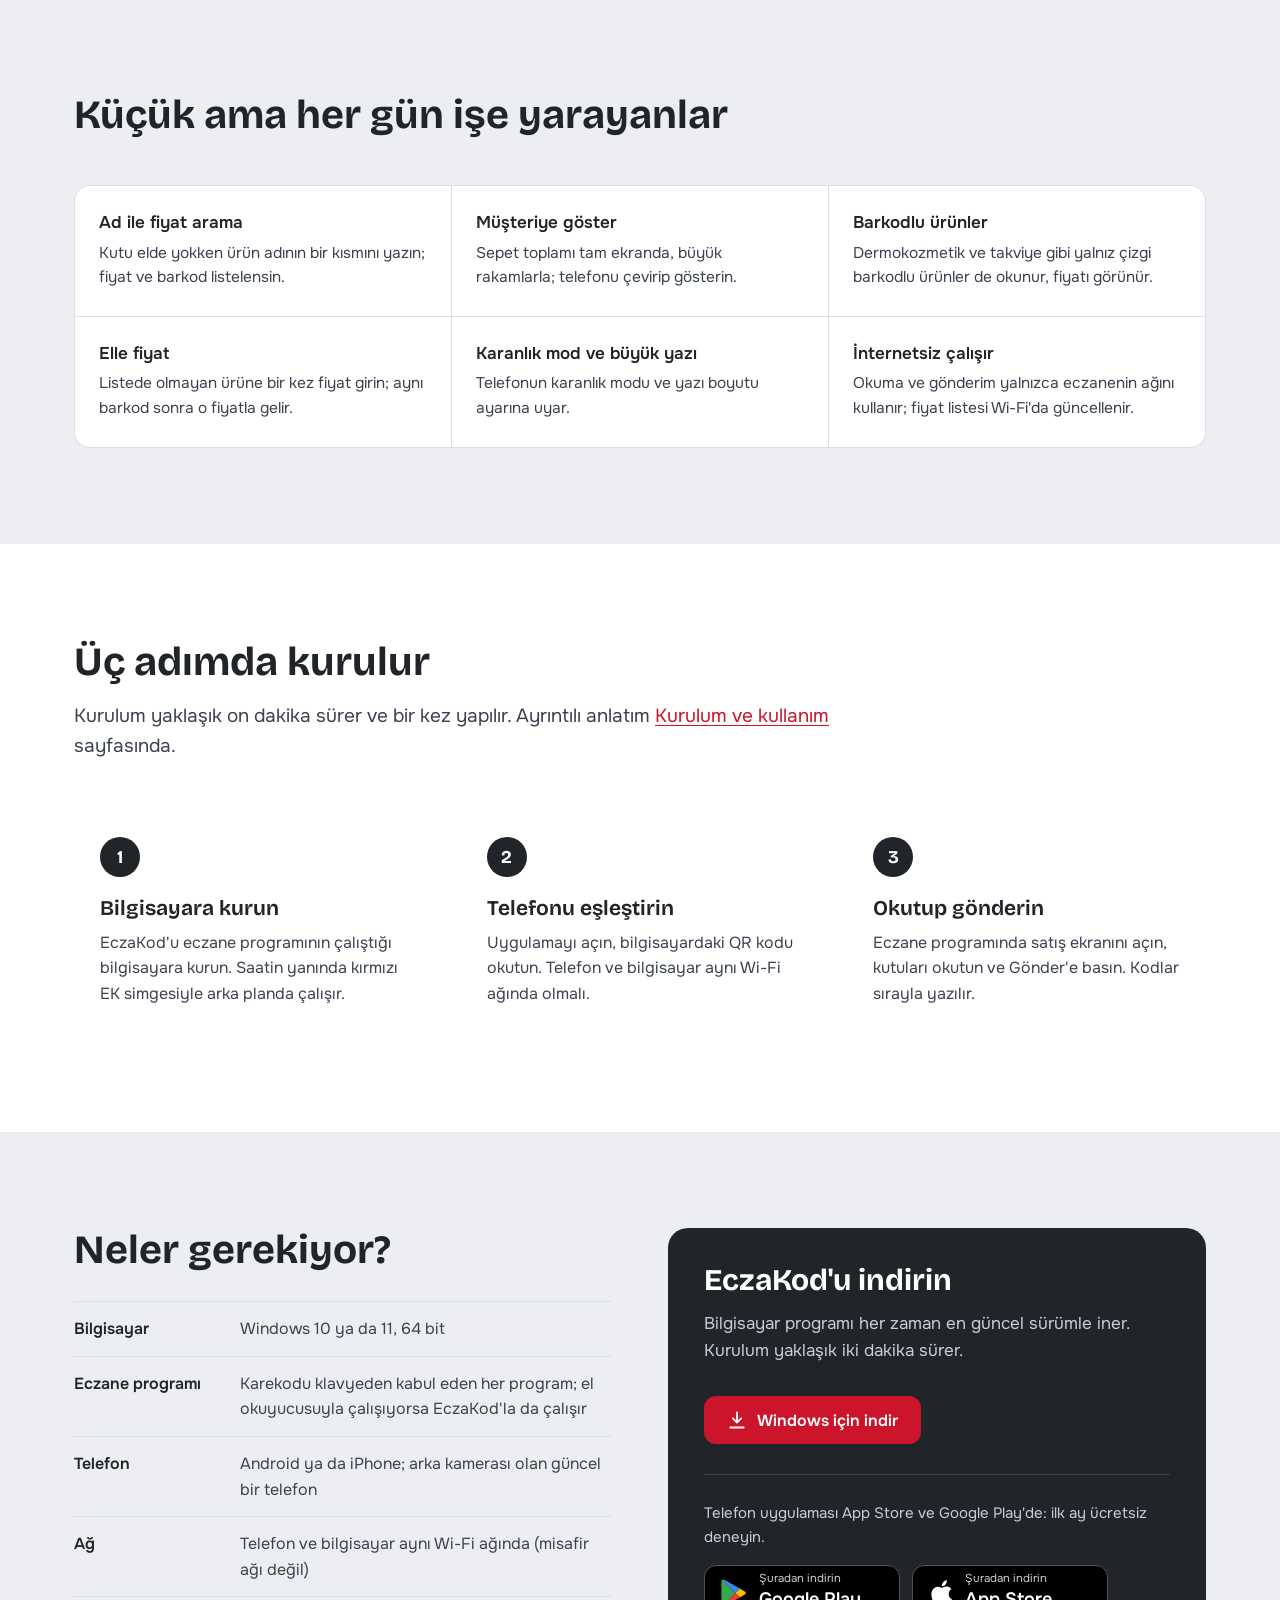
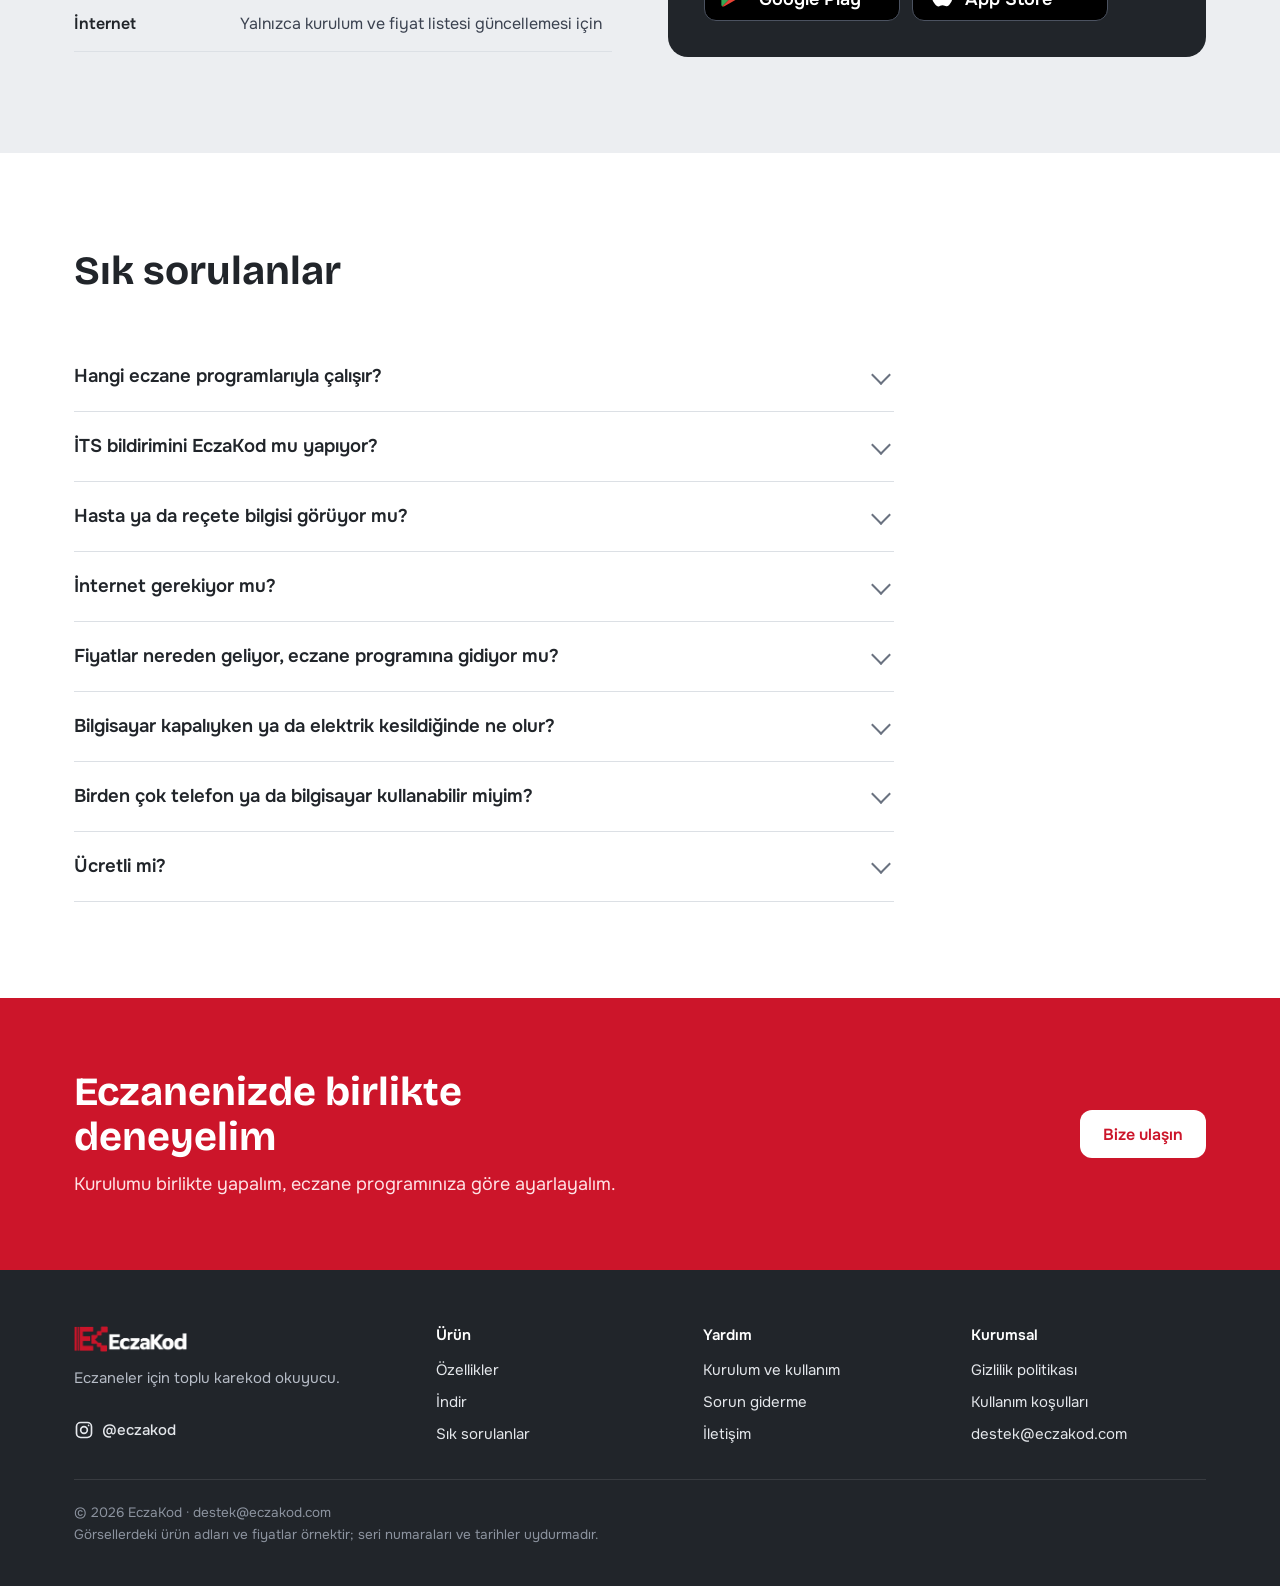
==== commit 50f1454c: "Alt bilgiden ad ve açık adres kaldırıldı" ====
--- a/index.html
+++ b/index.html
@@ -313,7 +313,7 @@
     <div><h3>Ürün</h3><ul><li><a href="./#ozellikler">Özellikler</a></li><li><a href="./#indir">İndir</a></li><li><a href="./#sss">Sık sorulanlar</a></li></ul></div>
     <div><h3>Yardım</h3><ul><li><a href="kurulum.html">Kurulum ve kullanım</a></li><li><a href="kurulum.html#sorunlar">Sorun giderme</a></li><li><a href="iletisim.html">İletişim</a></li></ul></div>
     <div><h3>Kurumsal</h3><ul><li><a href="gizlilik.html">Gizlilik politikası</a></li><li><a href="kosullar.html">Kullanım koşulları</a></li><li><a href="mailto:destek@eczakod.com">destek@eczakod.com</a></li></ul></div>
-    <p class="telif">© 2026 EczaKod · Mehmet Emre Atasoy · 1222. Sokak No: 2A/20, Bağlıca Mah., Etimesgut/Ankara · destek@eczakod.com<br>Görsellerdeki ürün adları ve fiyatlar örnektir; seri numaraları ve tarihler uydurmadır.</p>
+    <p class="telif">© 2026 EczaKod · destek@eczakod.com<br>Görsellerdeki ürün adları ve fiyatlar örnektir; seri numaraları ve tarihler uydurmadır.</p>
   </div>
 </footer>
 
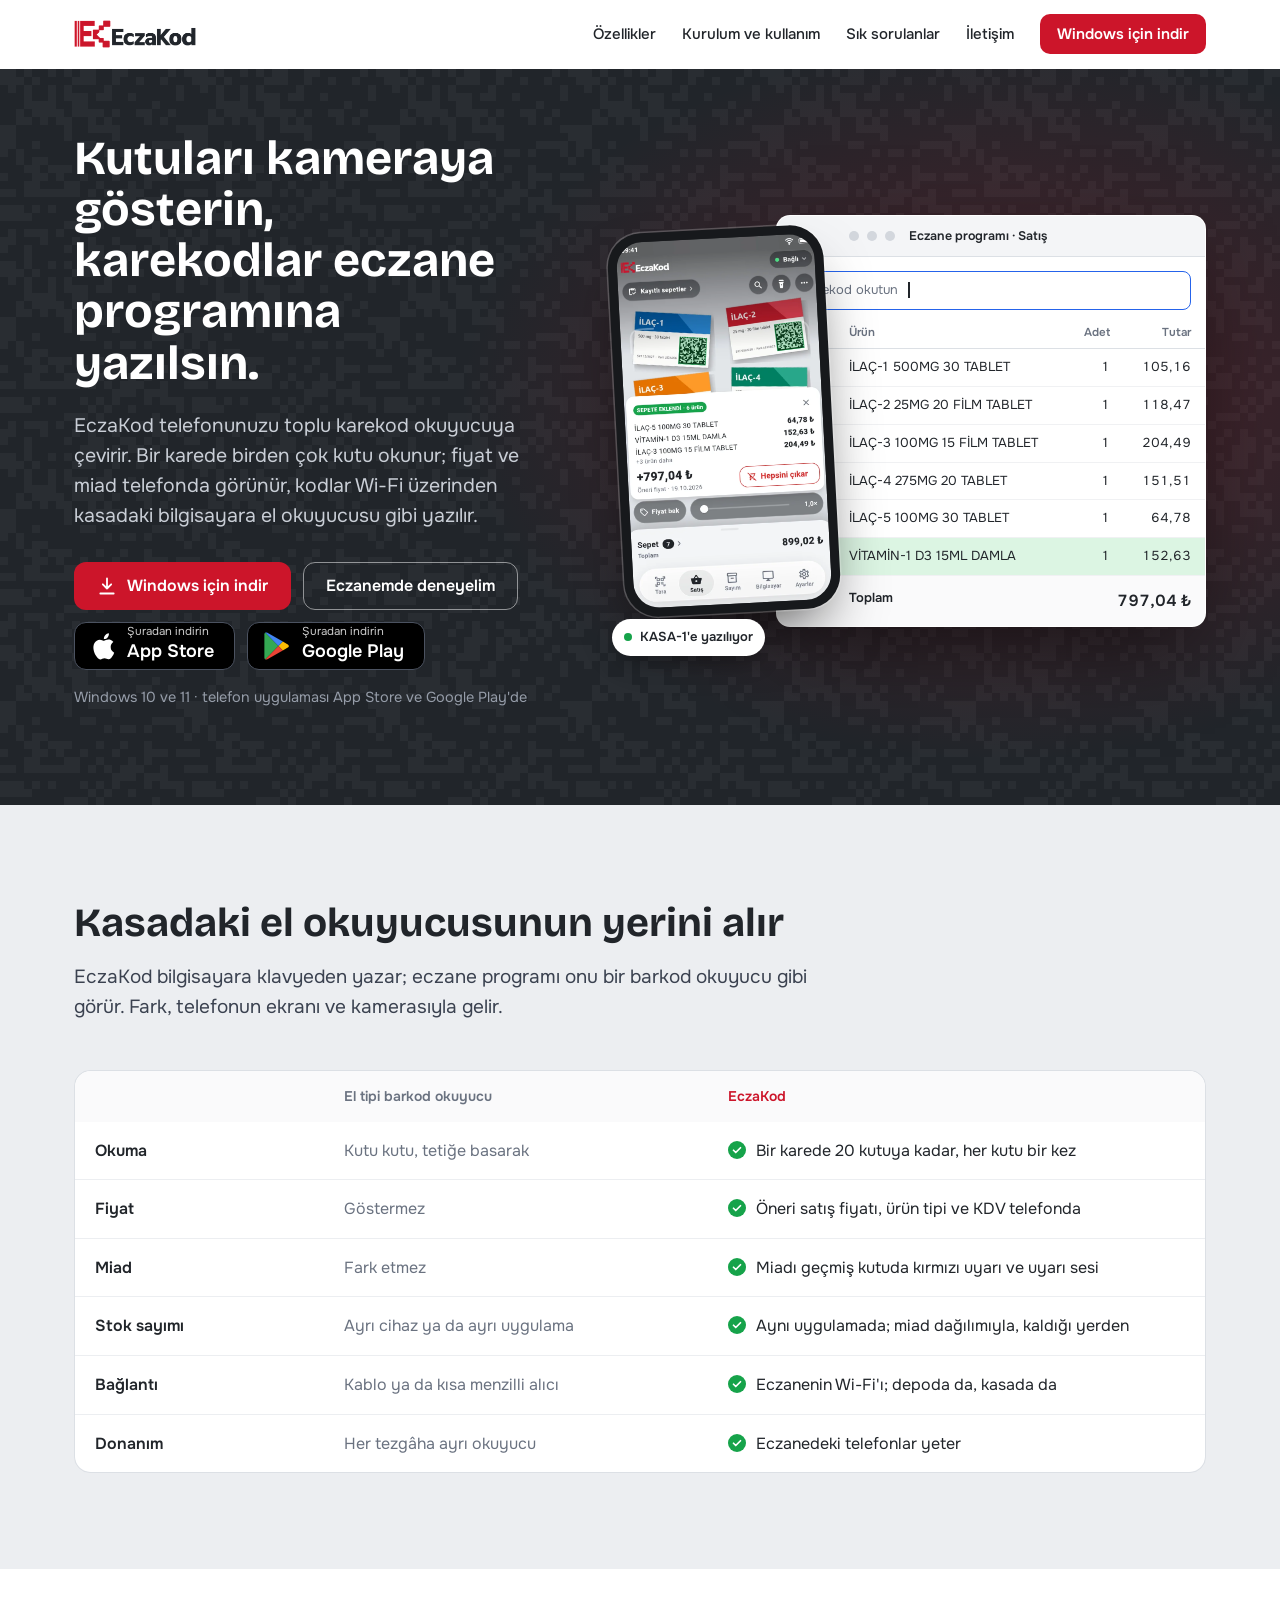
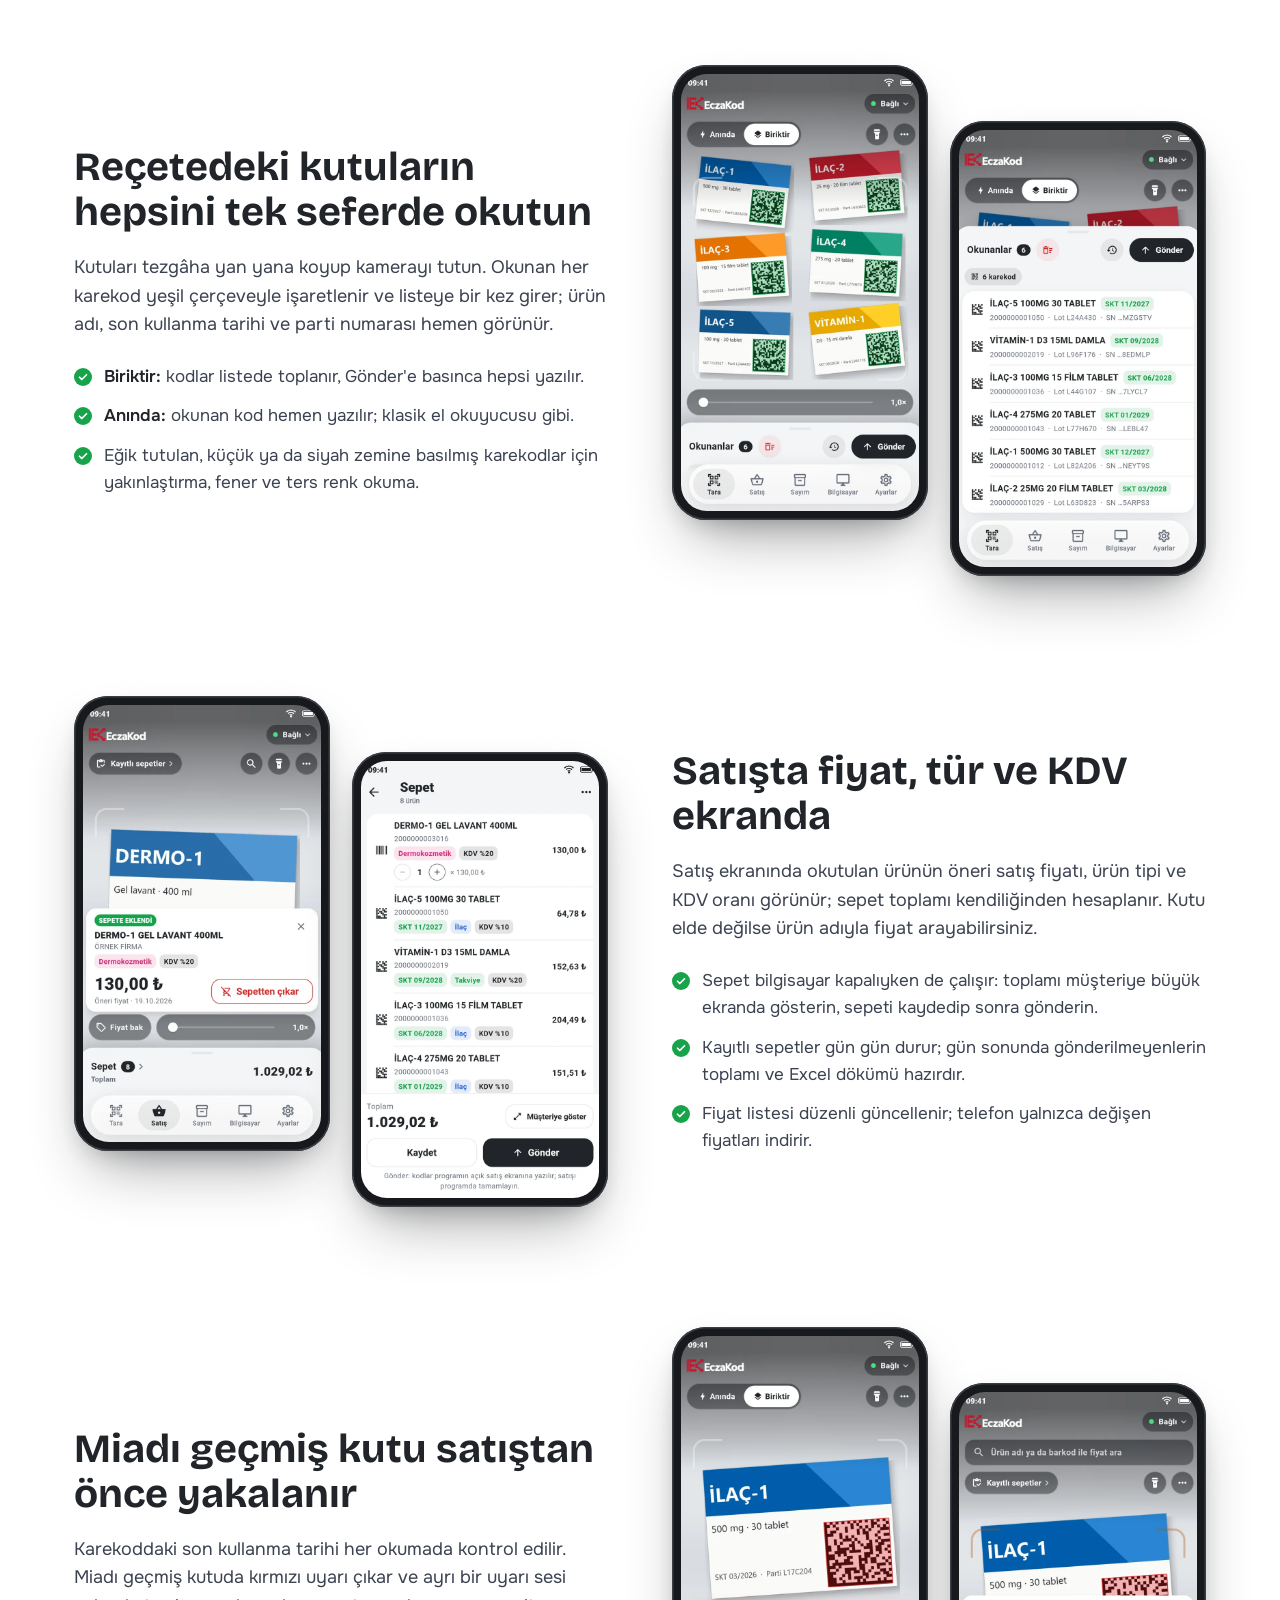
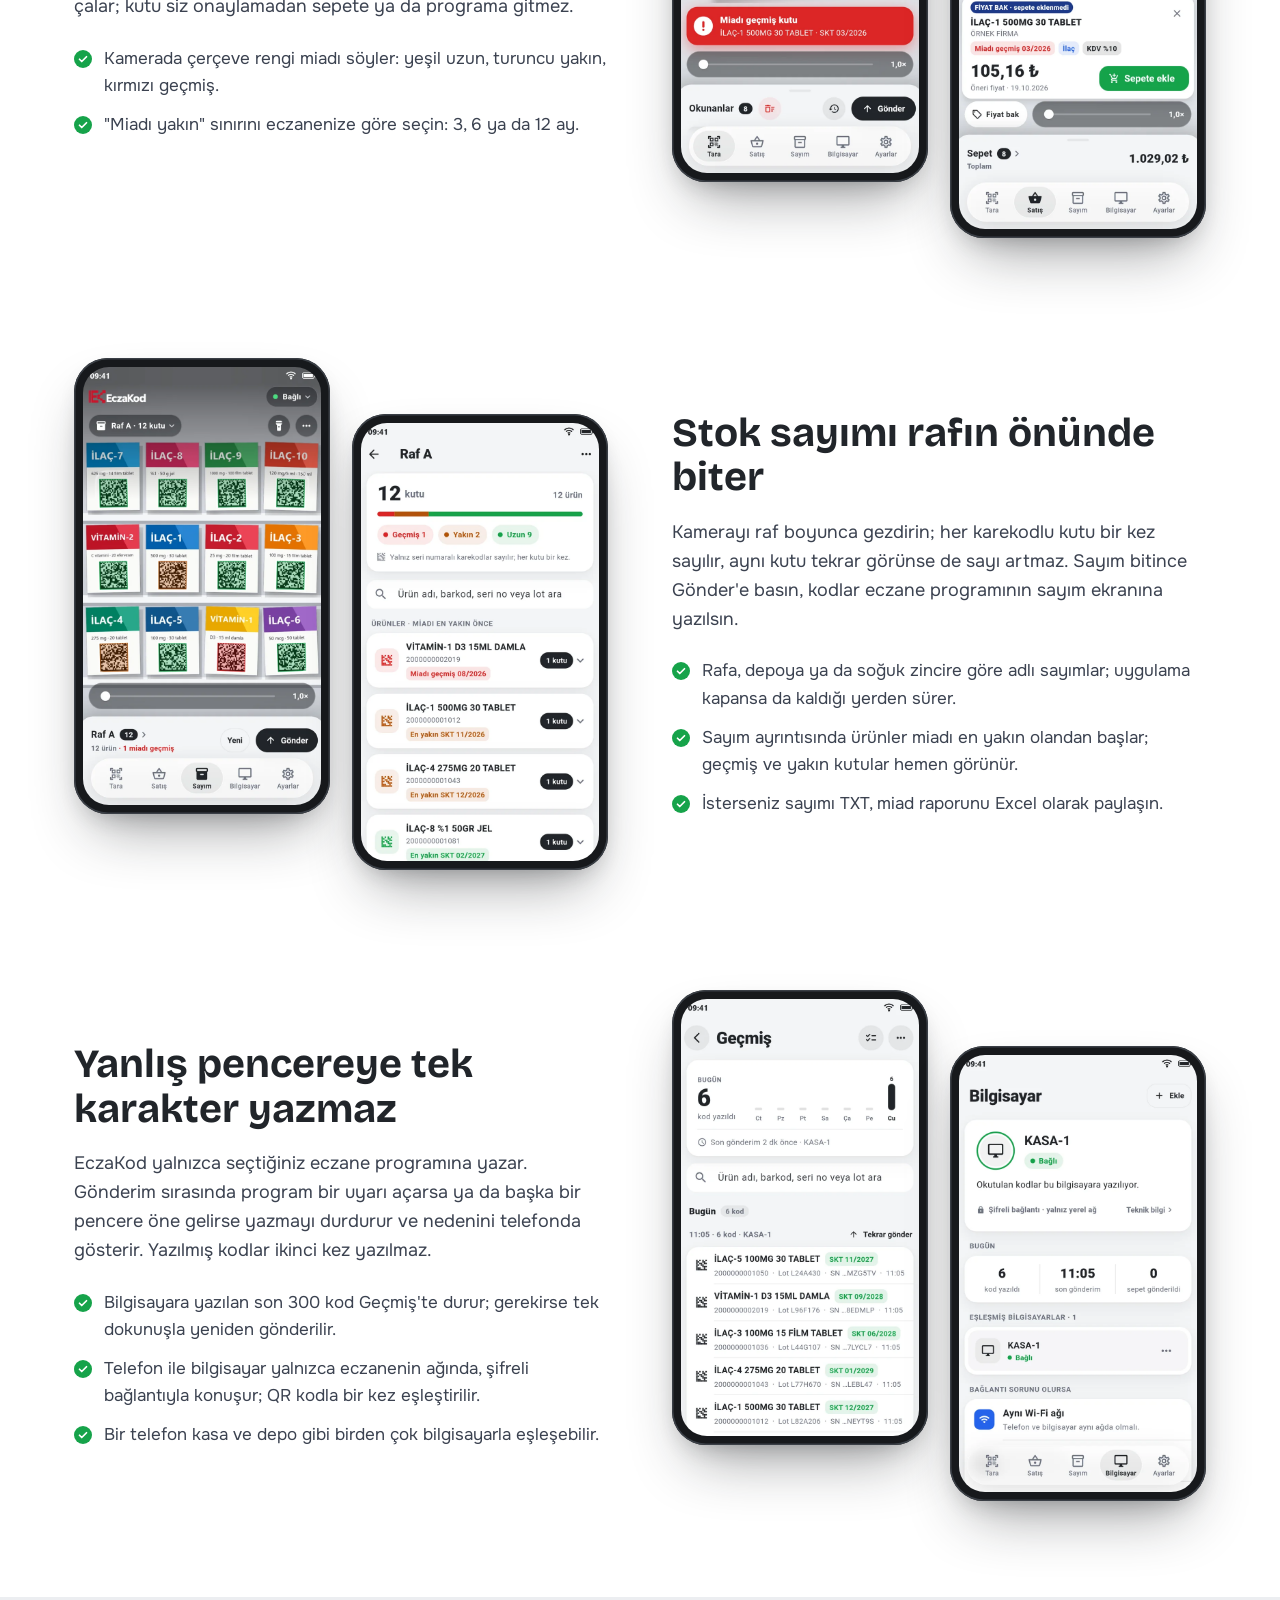
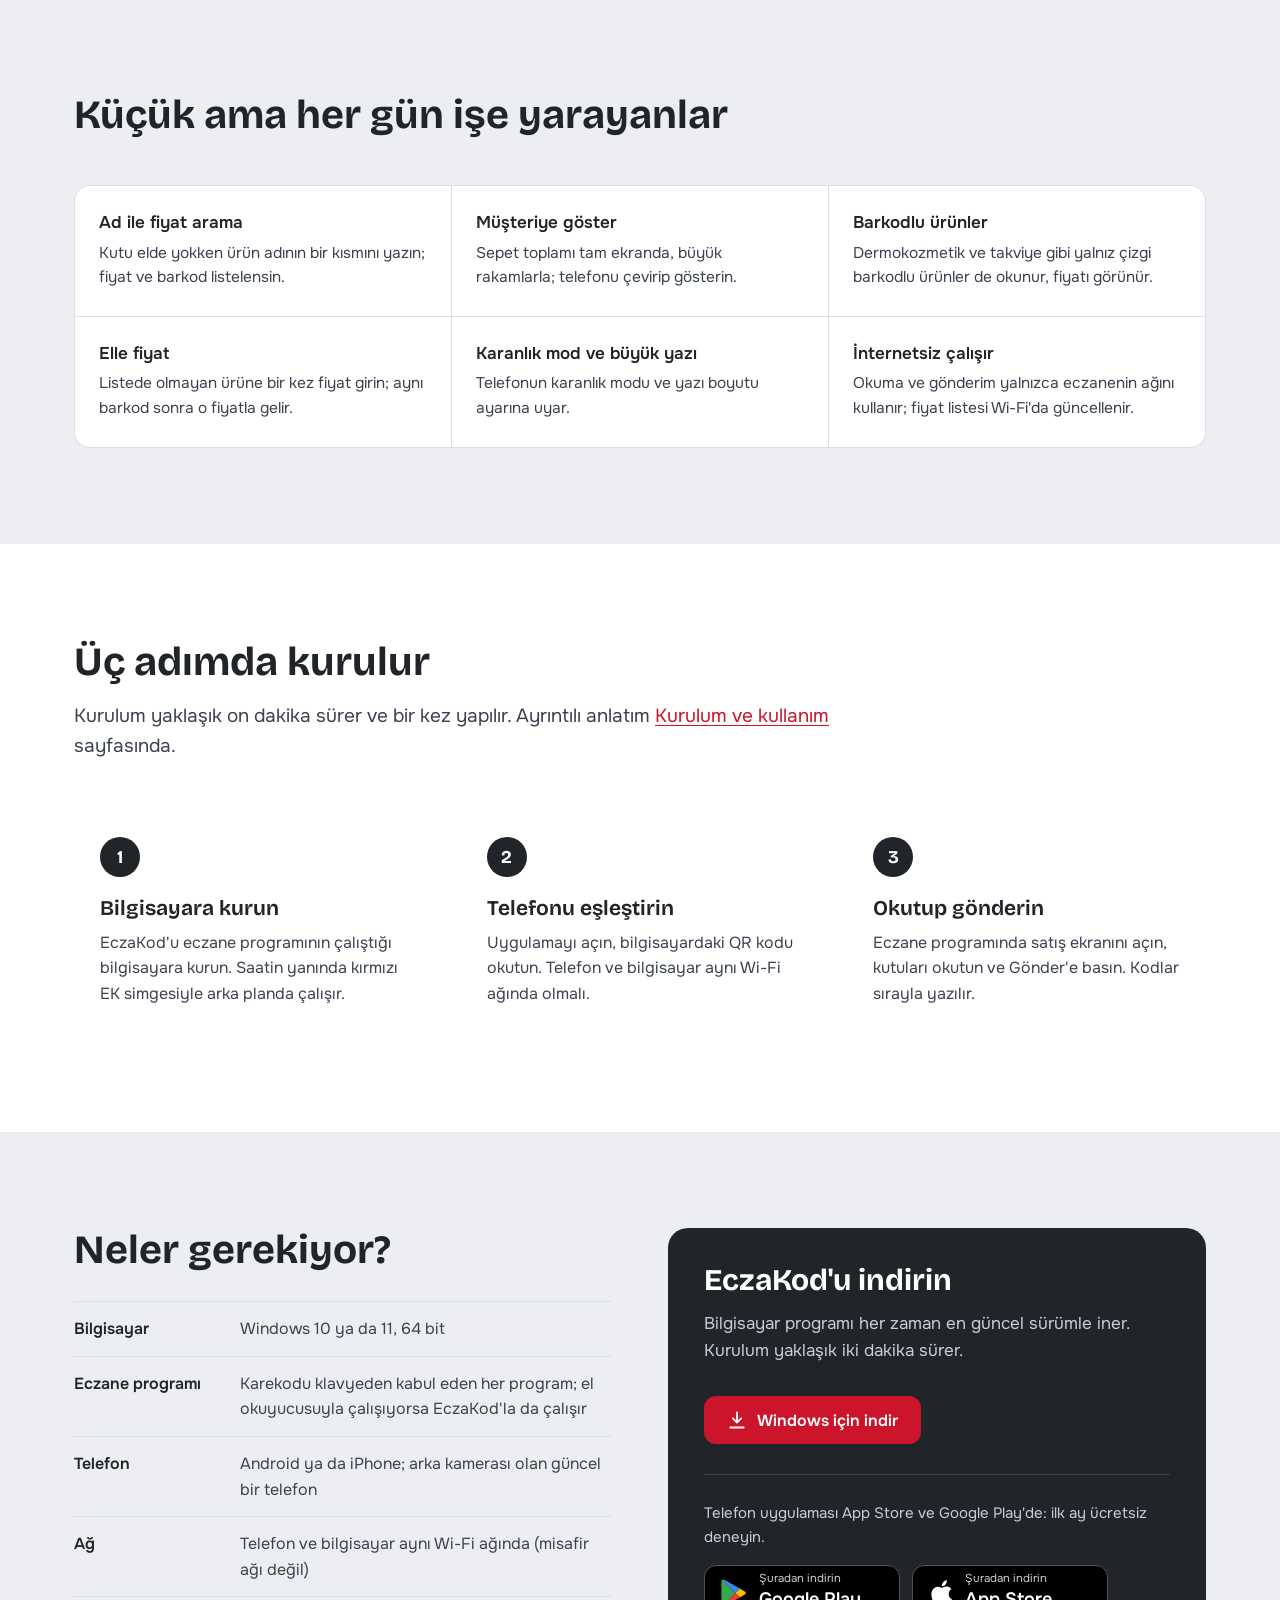
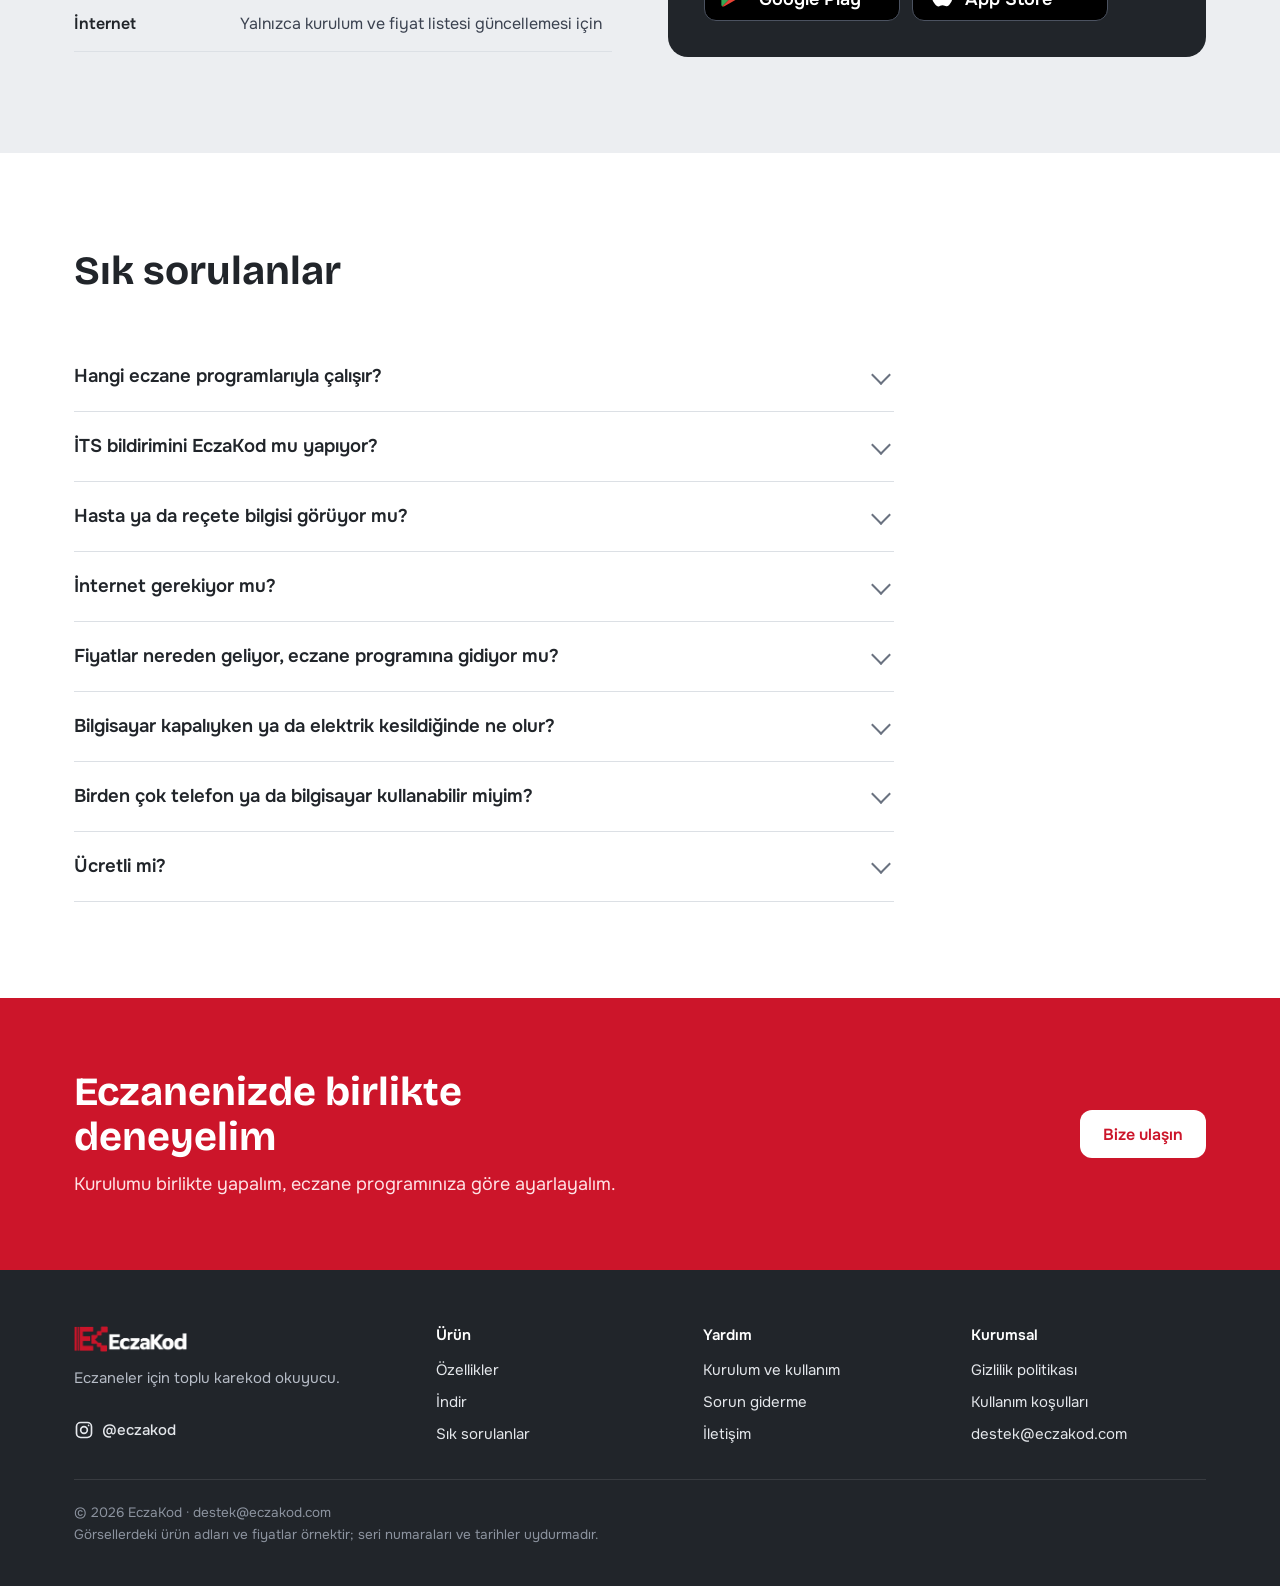
==== commit 1eb85544: "Sık sorulanlardaki abonelik yanıtına Google Play eklendi" ====
--- a/index.html
+++ b/index.html
@@ -285,8 +285,8 @@
           Aynı bilgisayara aynı anda bir telefon yazar; başka telefon bağlanınca "Devral" ile geri alınır.</p></div></details>
       <details><summary>Ücretli mi?</summary>
         <div><p>Bilgisayar programı ücretsizdir. Telefon uygulaması aylık abonelikle çalışır; <b>ilk ay ücretsiz</b> deneyebilirsiniz.
-          Deneme bitince abonelik, iptal etmediğiniz sürece App Store'da gösterilen aylık ücretle kendiliğinden yenilenir; iptal
-          App Store hesabınızın abonelik ayarlarından yapılır. Ayrıntılar <a href="kosullar.html">kullanım koşullarında</a>.</p></div></details>
+          Deneme bitince abonelik, iptal etmediğiniz sürece App Store ya da Google Play'de gösterilen aylık ücretle kendiliğinden yenilenir; iptal
+          App Store ya da Google Play hesabınızın abonelik ayarlarından yapılır. Ayrıntılar <a href="kosullar.html">kullanım koşullarında</a>.</p></div></details>
     </div>
   </div>
 </section>
--- a/css/site.css
+++ b/css/site.css
@@ -345,6 +345,25 @@
 .yanyana .telefon img { border-radius: 22px; }
 
 /* Görev çubuğu ve sağ tık menüsü canlandırması */
+/* Windows uyarısı anlatımı: kurulumda en çok takılınan yer */
+.ss-adimlar { display: grid; grid-template-columns: repeat(2, minmax(0, 1fr)); gap: 16px; margin: 16px 0; scroll-margin-top: 90px; }
+.ss-adimlar figure { margin: 0; min-width: 0; display: flex; flex-direction: column; }
+.ss-adimlar figcaption { display: flex; align-items: center; gap: 8px; font-size: 15.5px; margin-bottom: 8px; color: var(--murekkep); }
+.ss-adimlar figcaption span { flex: none; width: 24px; height: 24px; border-radius: 50%; background: var(--kirmizi); color: #fff; font: 800 13px/24px var(--govde); text-align: center; }
+.ss-pencere { position: relative; flex: 1; display: flex; flex-direction: column; background: #6F1AC9; color: #fff; padding: 18px 16px 14px; font: 13px/1.4 "Segoe UI", sans-serif; box-shadow: 0 10px 26px rgba(33,37,42,.22); }
+.ss-pencere strong { display: block; color: #fff; font-size: 18px; font-weight: 400; line-height: 1.25; padding-right: 22px; margin-bottom: 10px; }
+.ss-pencere p { margin: 0 0 10px; }
+.ss-pencere .ss-bilgi { margin-bottom: 14px; }
+.ss-kapat { position: absolute; top: 8px; right: 10px; font-style: normal; font-size: 13px; opacity: .85; }
+.ss-satir { display: flex; align-items: center; gap: 10px; flex-wrap: wrap; margin-bottom: 18px; }
+.ss-pencere em { font: 700 13px/1.2 var(--govde); font-style: normal; color: #FFE45C; white-space: nowrap; }
+.ss-pencere small { font-size: 12.5px; color: #fff; white-space: nowrap; }
+.ss-pencere .ss-hedef { outline: 3px solid #FFE45C; outline-offset: 3px; }
+.ss-satir .ss-hedef { font-size: 14px; }
+.ss-dugmeler { margin-top: auto; display: flex; justify-content: flex-end; align-items: flex-end; gap: 8px; }
+.ss-sutun { display: flex; flex-direction: column; align-items: center; gap: 9px; }
+.ss-dugmeler span { background: #E8E8EC; color: #111; padding: 5px 12px; white-space: nowrap; }
+@media (max-width: 620px) { .ss-adimlar { grid-template-columns: minmax(0, 1fr); } }
 .tepsi { display: inline-flex; align-items: center; gap: 14px; background: #1F2328; color: #E5E7EB; padding: 10px 16px; border-radius: 10px; font-size: 13px; margin: 8px 0 4px; }
 .tepsi .ek { width: 20px; height: 20px; border-radius: 4px; background: var(--kirmizi); color: #fff; font: 800 10px/20px var(--govde); text-align: center; position: relative; }
 .tepsi .ek::after { content: ""; position: absolute; right: -3px; bottom: -3px; width: 8px; height: 8px; border-radius: 50%; background: #4ADE80; border: 2px solid #1F2328; }
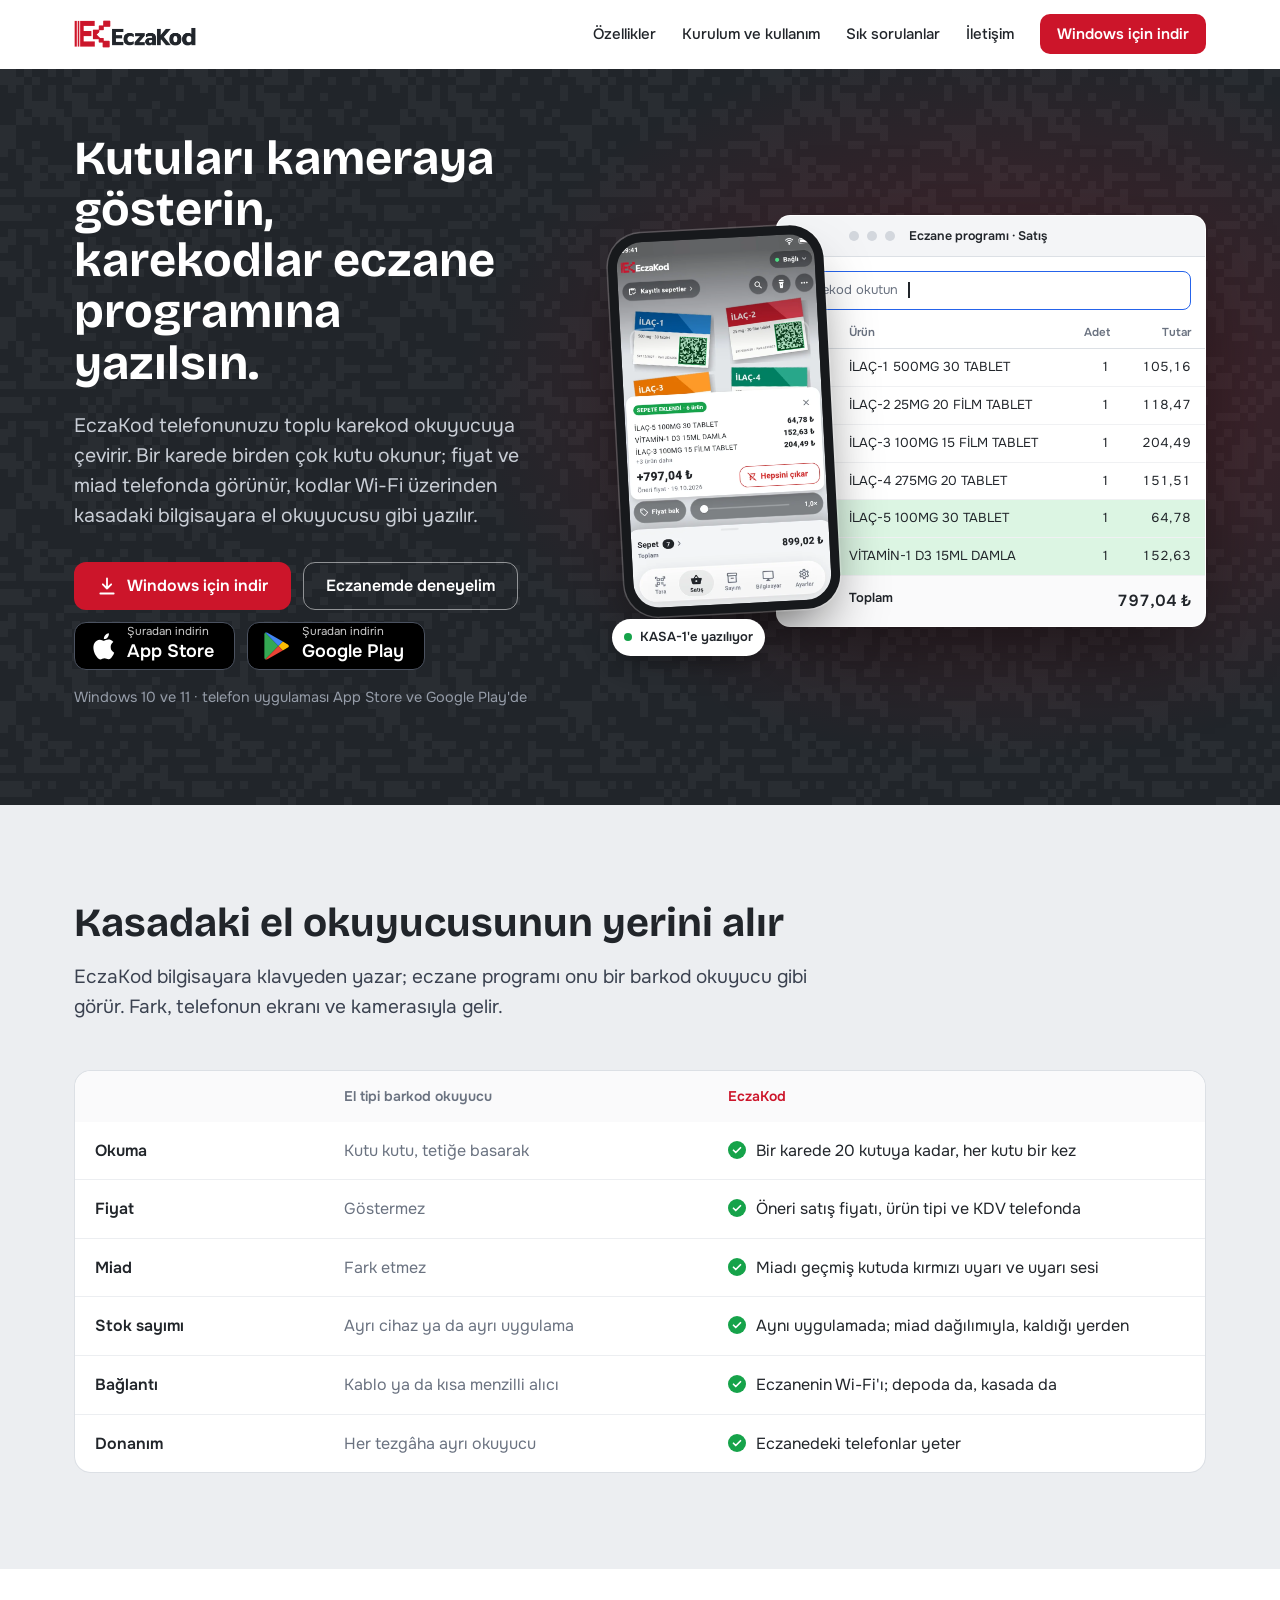
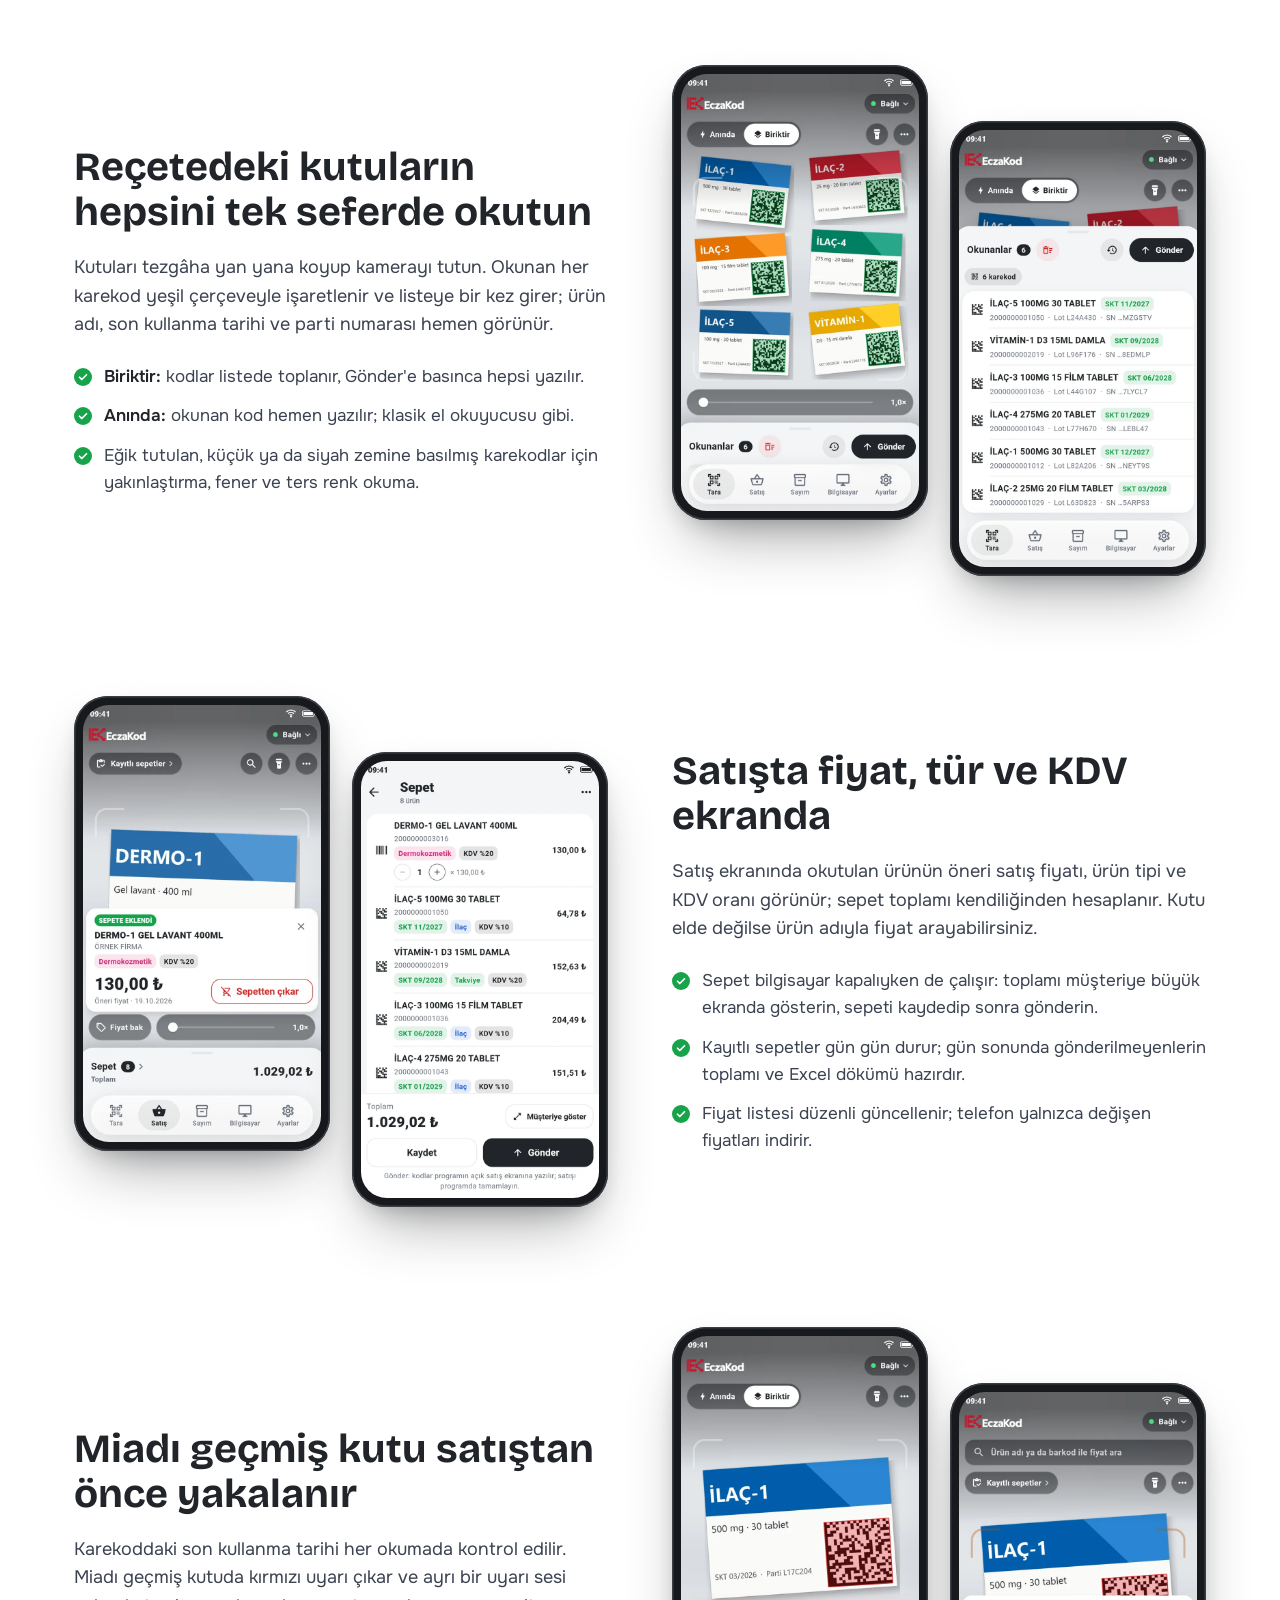
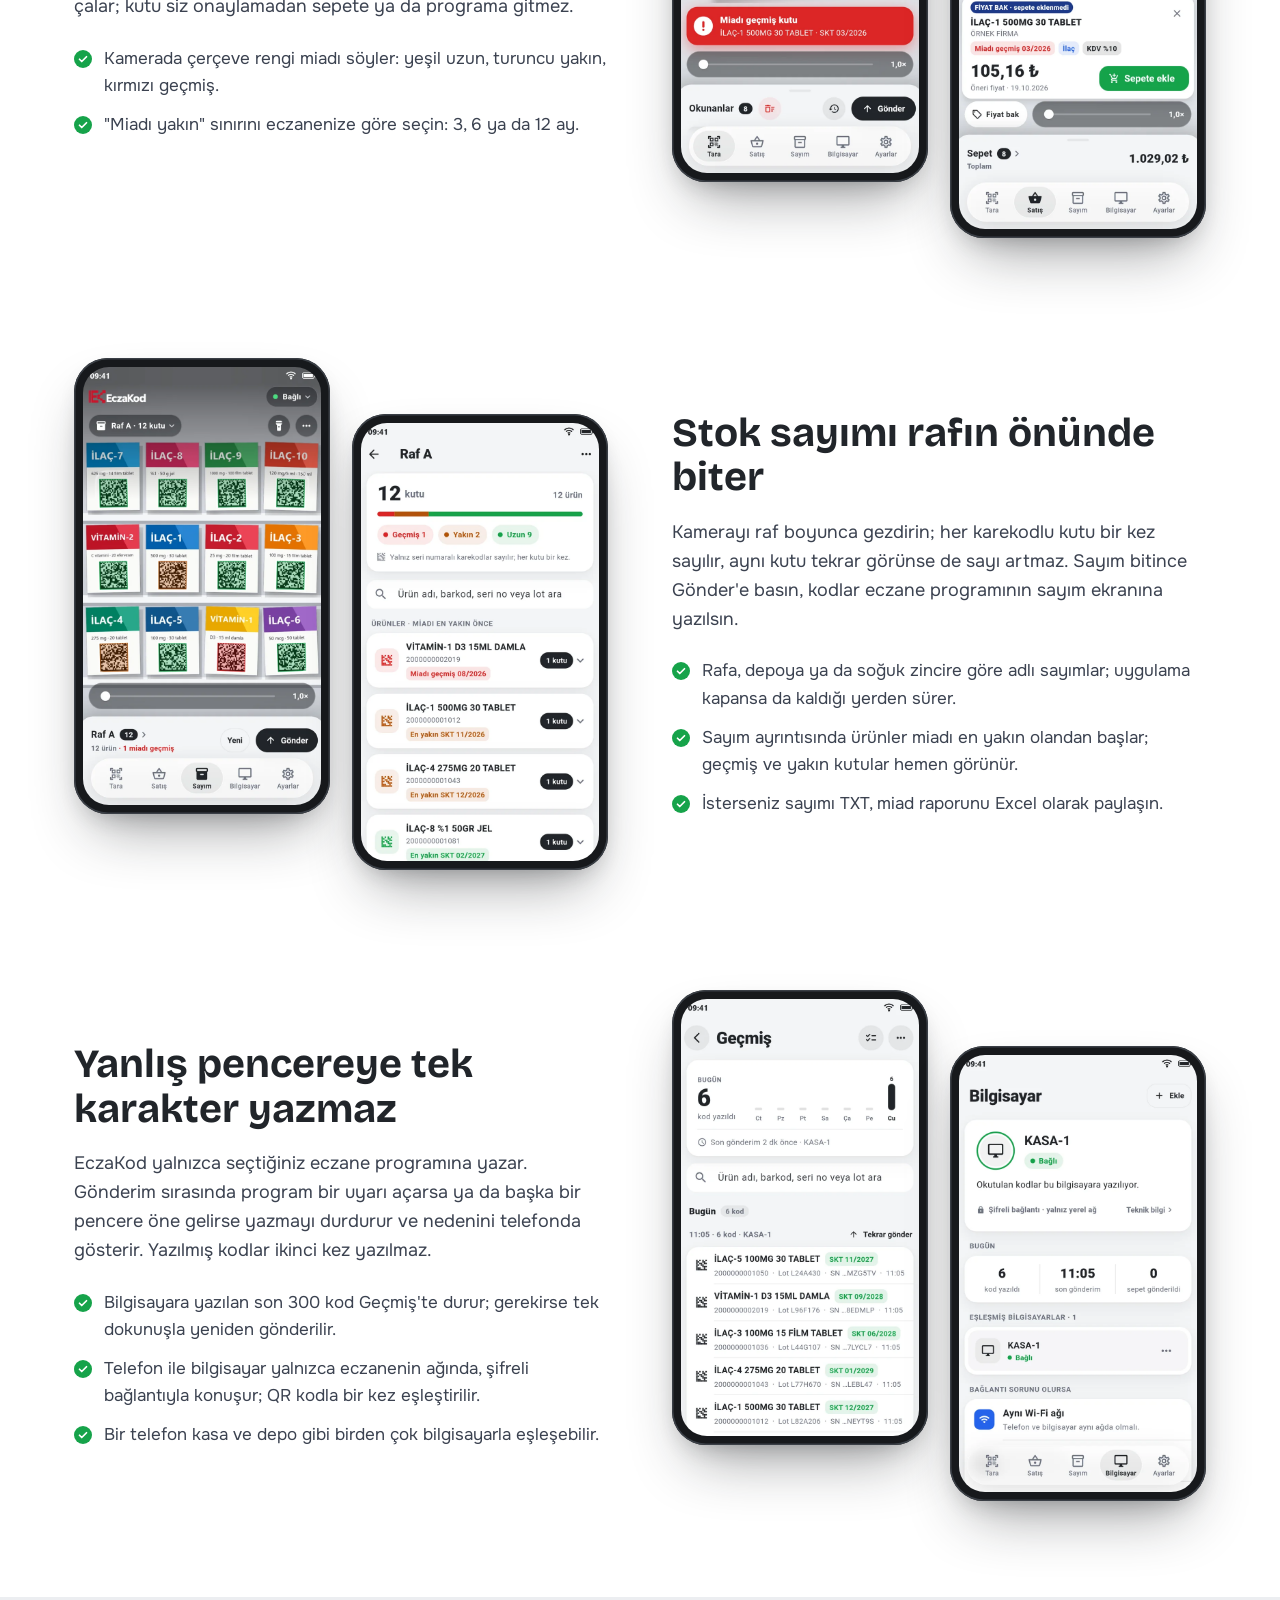
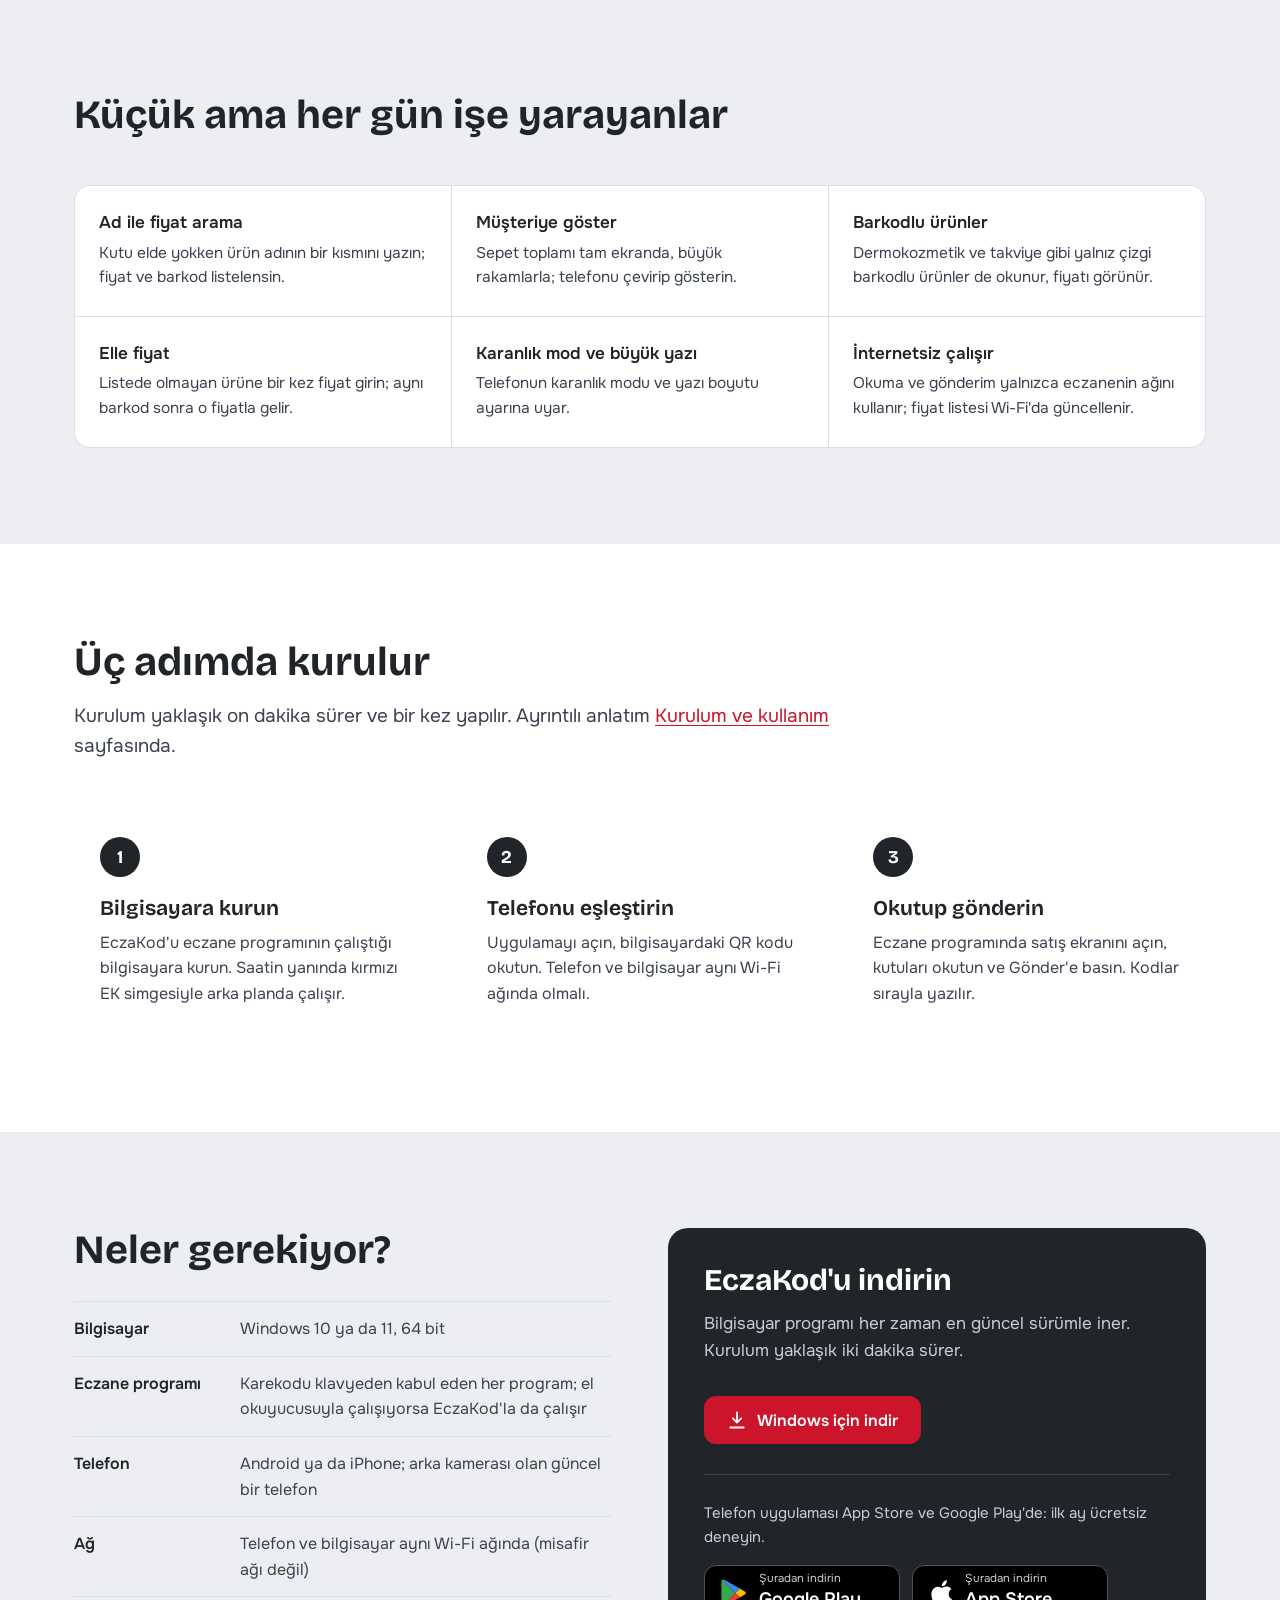
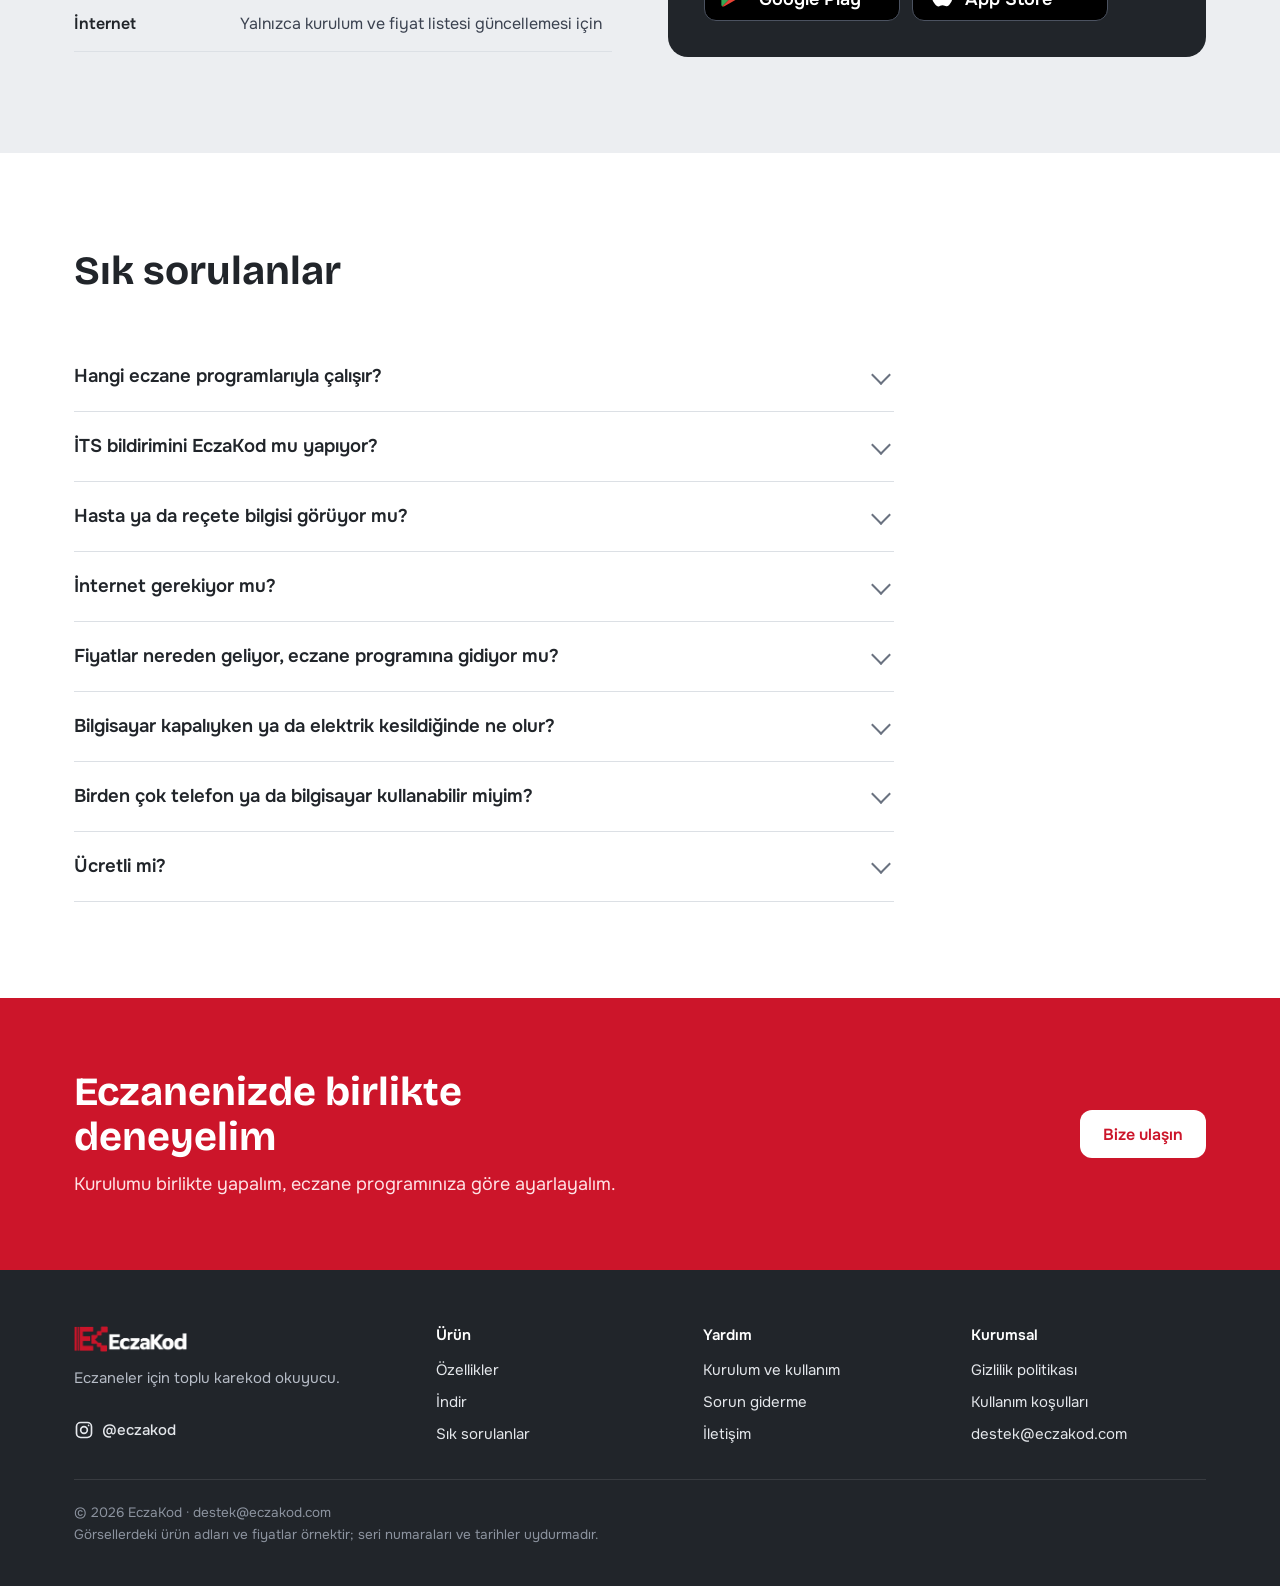
==== commit 7f0dd3a6: "Kare site simgesi, paylaşım görseli ve logo adresi eklendi" ====
--- a/index.html
+++ b/index.html
@@ -7,9 +7,66 @@
 <meta name="description" content="Telefon kameranızla ilaç karekodlarını topluca okutun; kodlar Wi-Fi ile eczane programına kendiliğinden yazılsın. Fiyat ve miad ekranda, stok sayımı aynı uygulamada.">
 <meta property="og:title" content="EczaKod: eczaneler için toplu karekod okuyucu">
 <meta property="og:description" content="Kutuları kameraya gösterin; karekodlar eczane programına kendiliğinden yazılsın.">
-<meta property="og:image" content="https://eczakod.com/img/ekran/tara.webp">
+<meta property="og:image" content="https://eczakod.com/img/og.png">
+<meta property="og:image:width" content="1200">
+<meta property="og:image:height" content="630">
 <meta property="og:url" content="https://eczakod.com/">
-<link rel="icon" href="img/mark.png">
+<link rel="canonical" href="https://eczakod.com/">
+<meta property="og:site_name" content="EczaKod">
+<meta property="og:locale" content="tr_TR">
+<meta property="og:type" content="website">
+<meta name="twitter:card" content="summary_large_image">
+<script type="application/ld+json">
+{
+ "@context": "https://schema.org",
+ "@graph": [
+  {
+   "@type": "Organization",
+   "@id": "https://eczakod.com/#org",
+   "name": "EczaKod",
+   "url": "https://eczakod.com/",
+   "logo": "https://eczakod.com/img/icon-512.png",
+   "email": "destek@eczakod.com",
+   "sameAs": [
+    "https://www.instagram.com/eczakod/",
+    "https://play.google.com/store/apps/details?id=com.eczakod.app",
+    "https://apps.apple.com/tr/app/eczakod-karekod-okuyucu/id6824523649"
+   ]
+  },
+  {
+   "@type": "WebSite",
+   "@id": "https://eczakod.com/#site",
+   "name": "EczaKod",
+   "alternateName": "EczaKod Karekod Okuyucu",
+   "url": "https://eczakod.com/",
+   "inLanguage": "tr",
+   "publisher": {
+    "@id": "https://eczakod.com/#org"
+   }
+  },
+  {
+   "@type": "SoftwareApplication",
+   "name": "EczaKod – Karekod Okuyucu",
+   "operatingSystem": "Android, iOS, Windows",
+   "applicationCategory": "BusinessApplication",
+   "url": "https://eczakod.com/",
+   "publisher": {
+    "@id": "https://eczakod.com/#org"
+   },
+   "description": "Eczaneler için toplu karekod okuyucu: telefon kamerasıyla okunan ilaç karekodları Wi-Fi ile eczane programının satış ekranına yazılır.",
+   "offers": {
+    "@type": "Offer",
+    "price": "0",
+    "priceCurrency": "TRY",
+    "description": "İlk ay ücretsiz, sonra aylık abonelik"
+   }
+  }
+ ]
+}
+</script>
+<link rel="icon" href="/favicon.ico" sizes="48x48">
+<link rel="icon" type="image/png" sizes="192x192" href="/img/icon-192.png">
+<link rel="apple-touch-icon" href="/img/apple-touch-icon.png">
 <link rel="stylesheet" href="css/site.css">
 </head>
 <body>
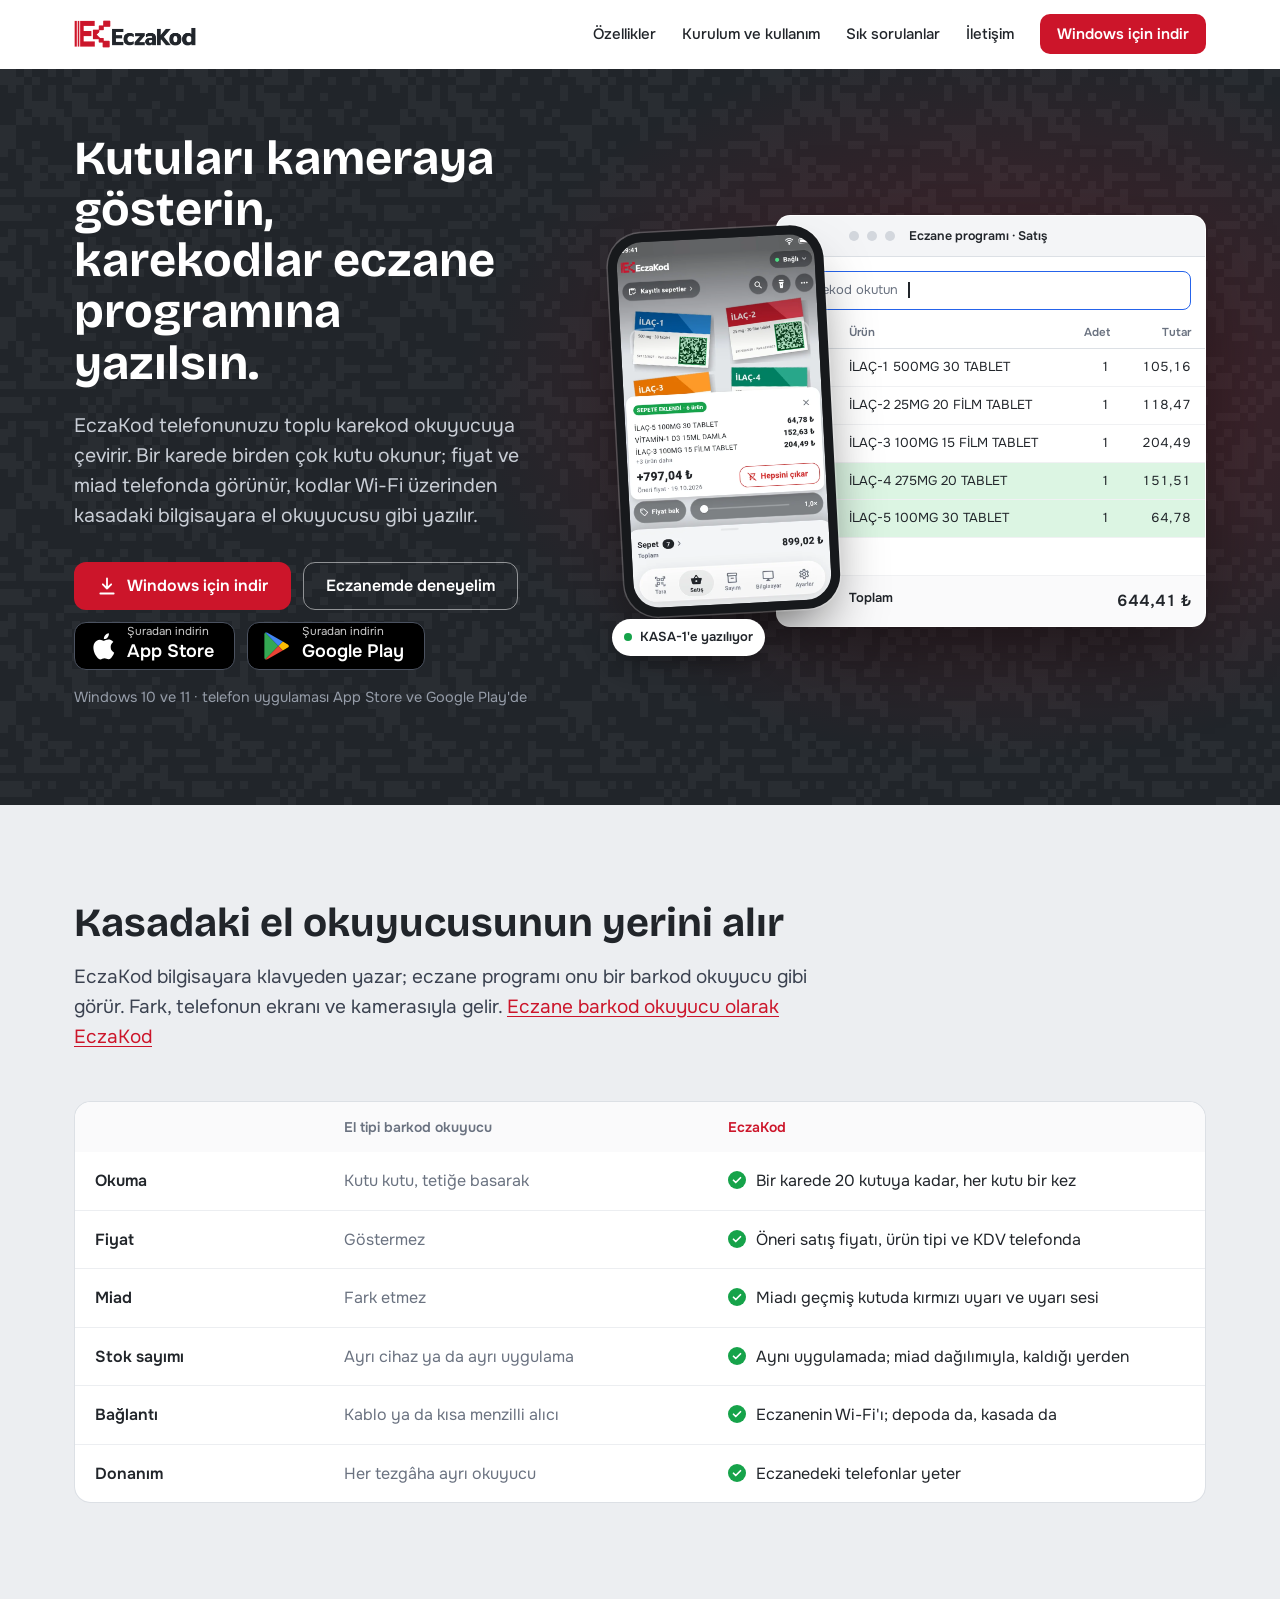
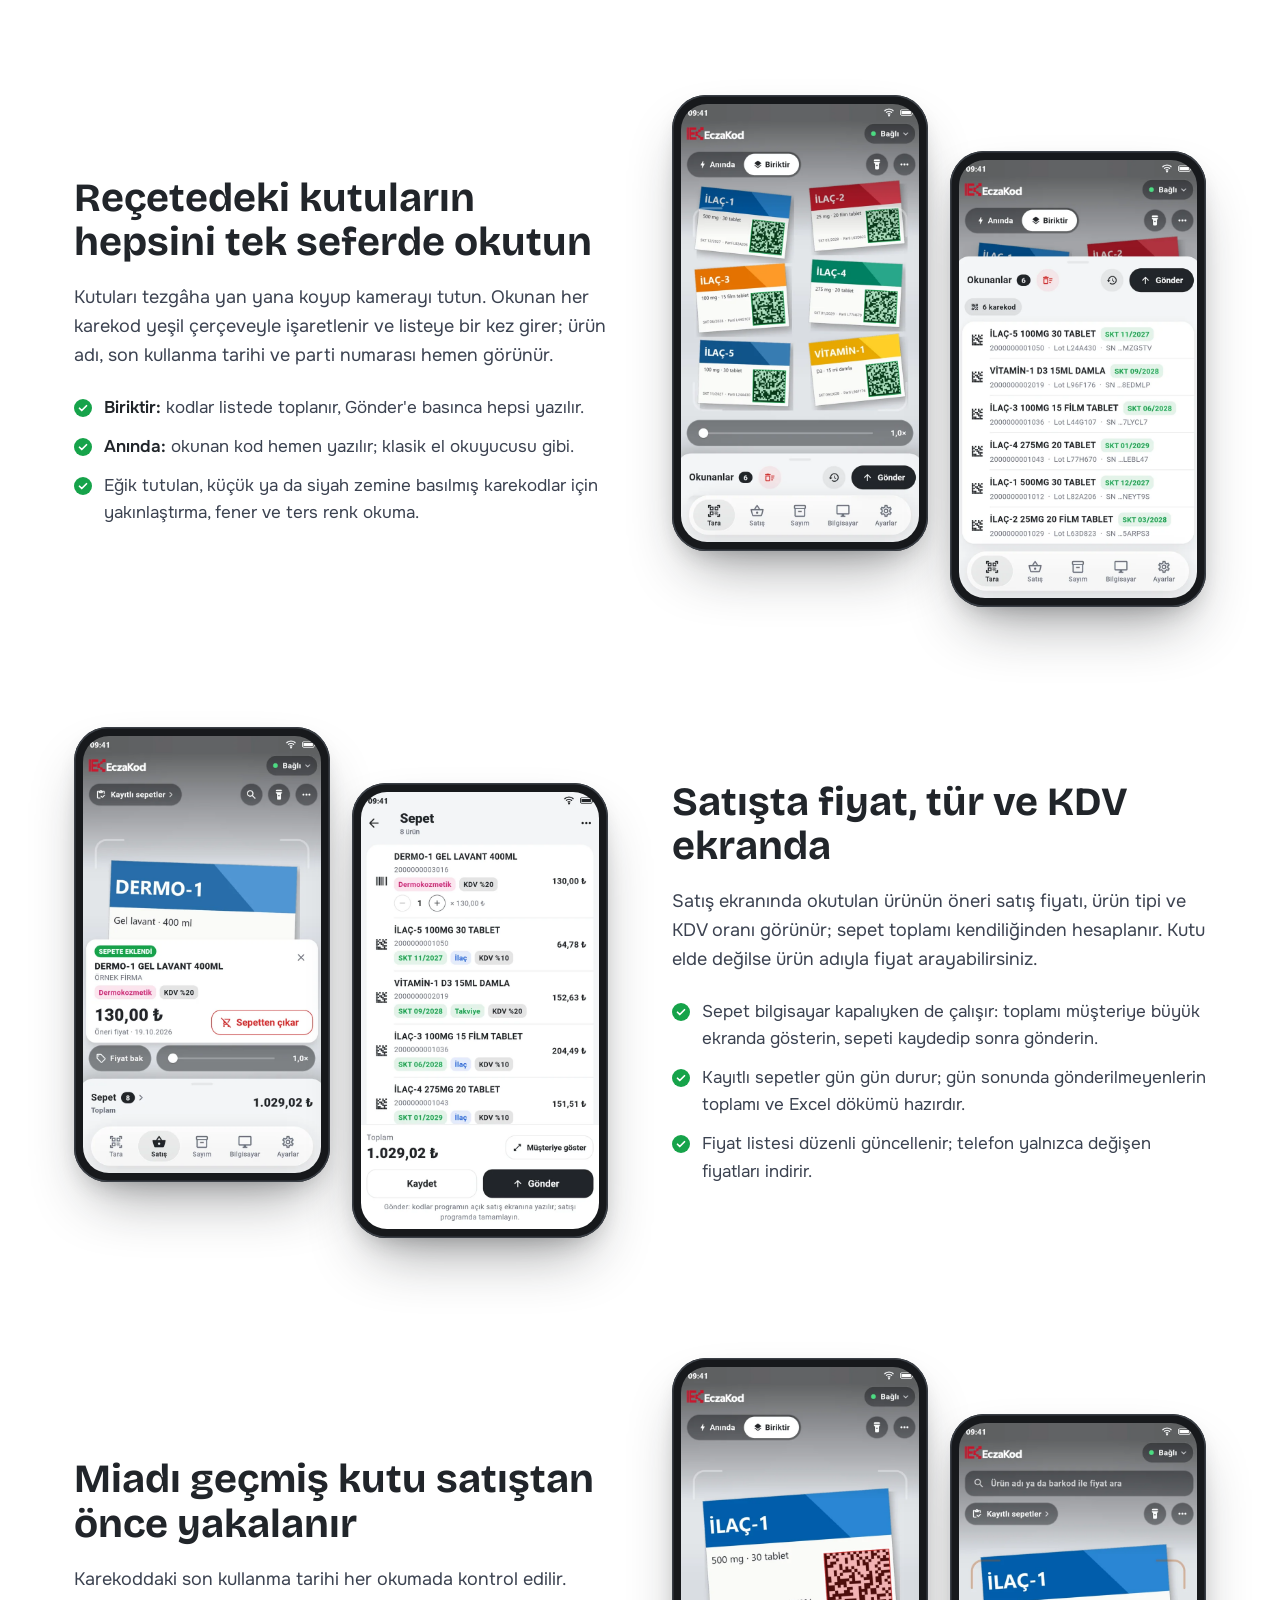
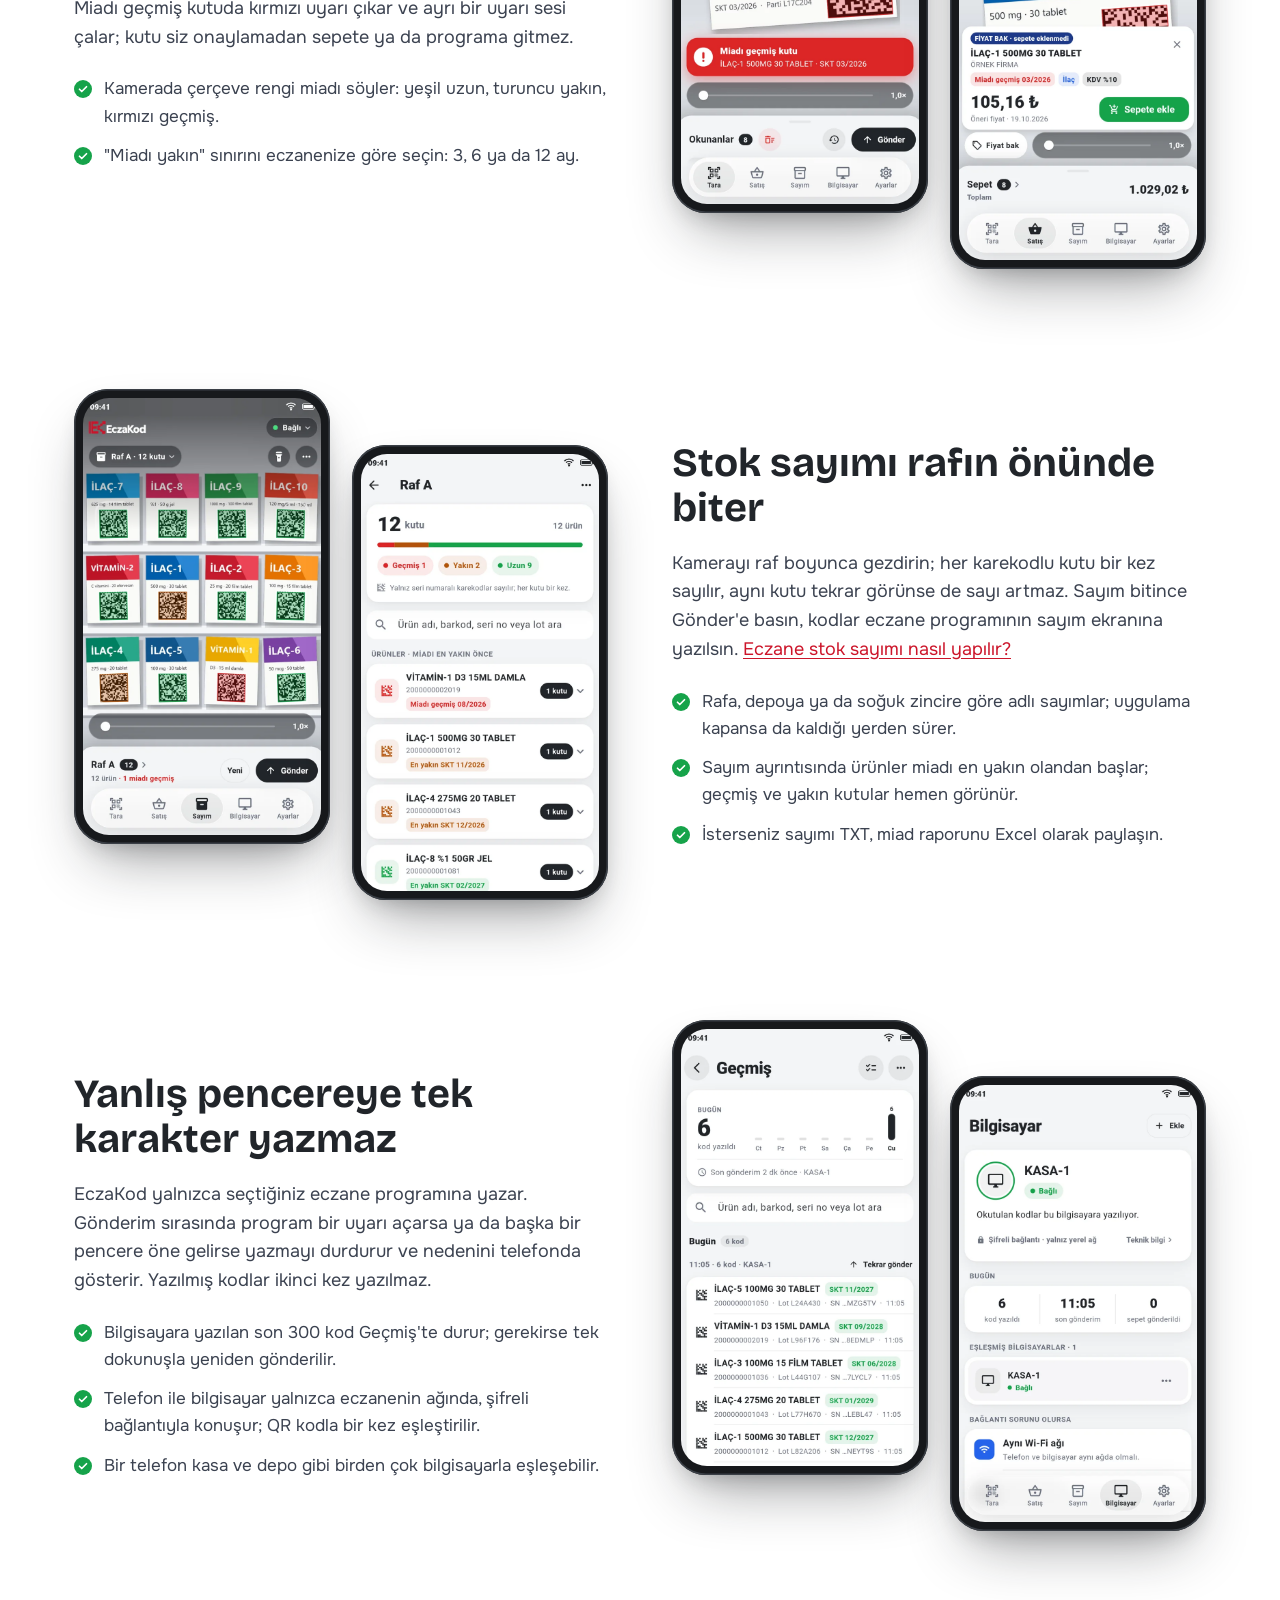
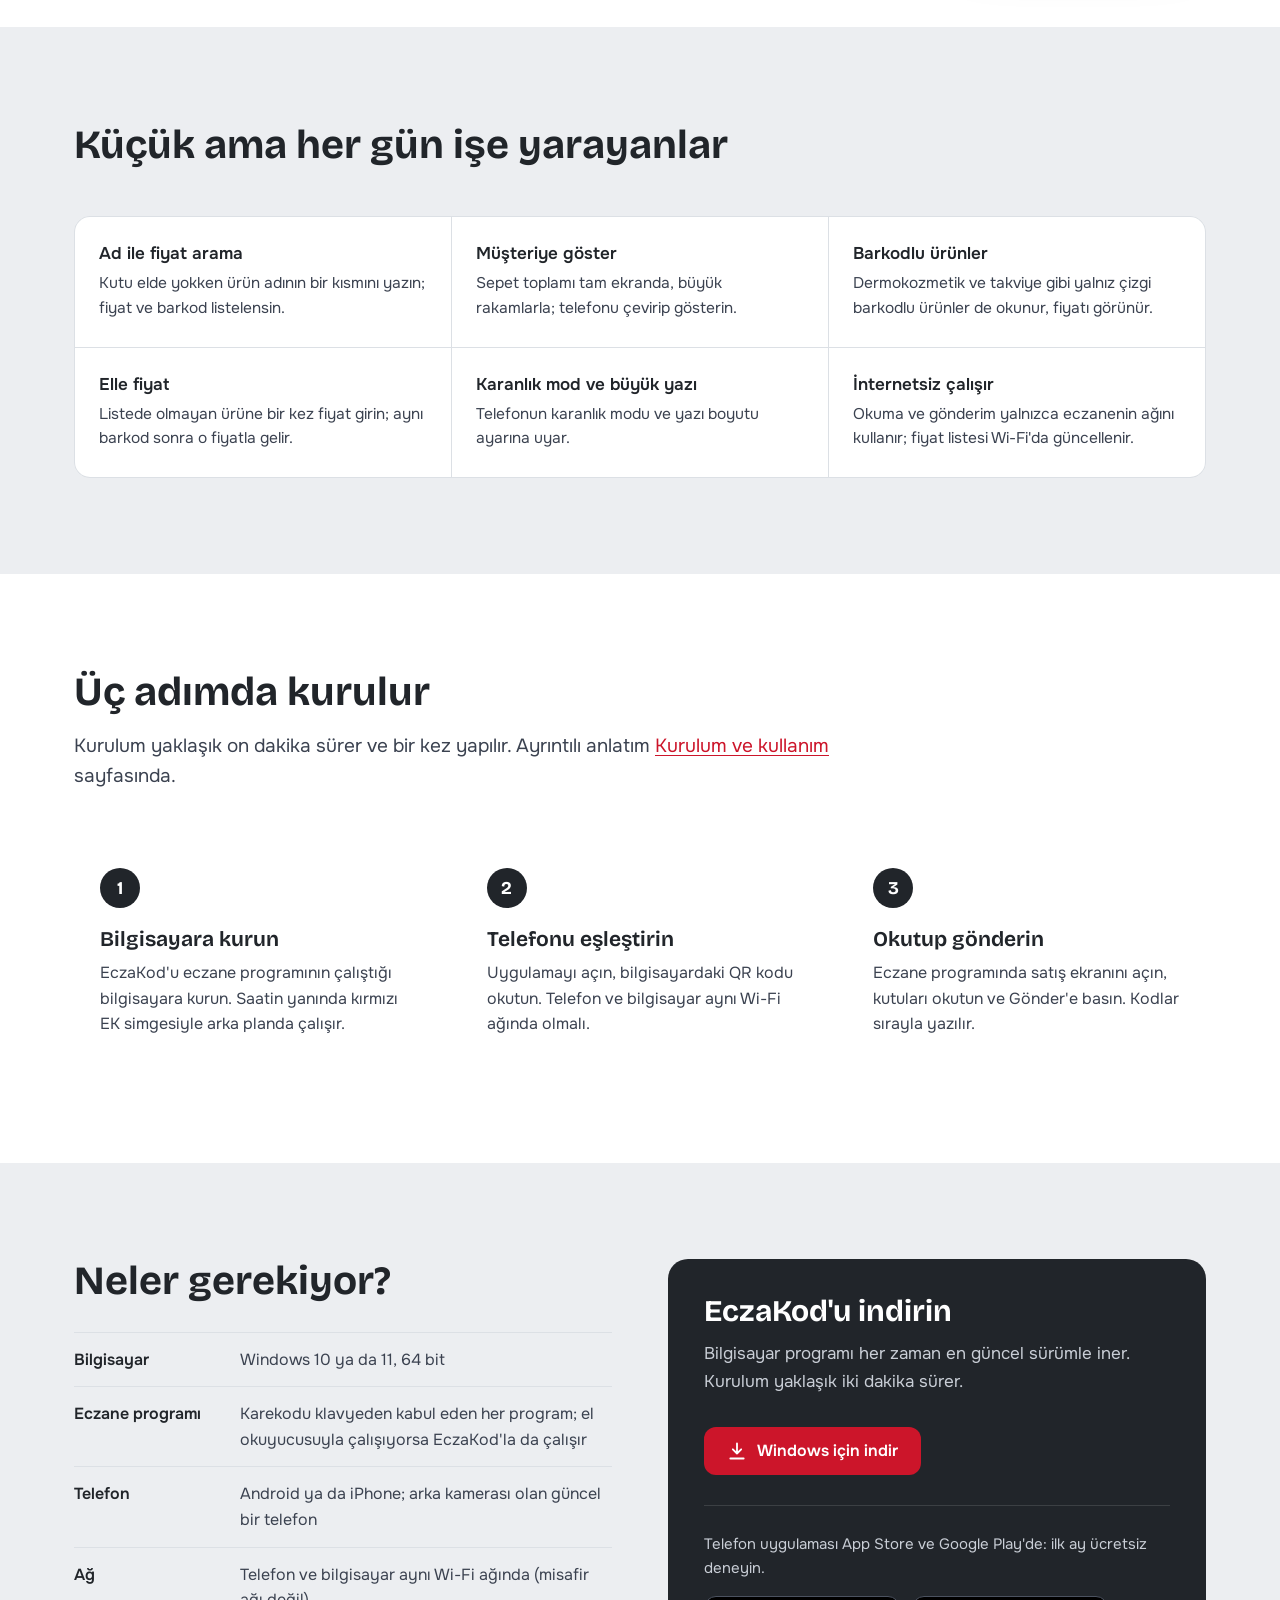
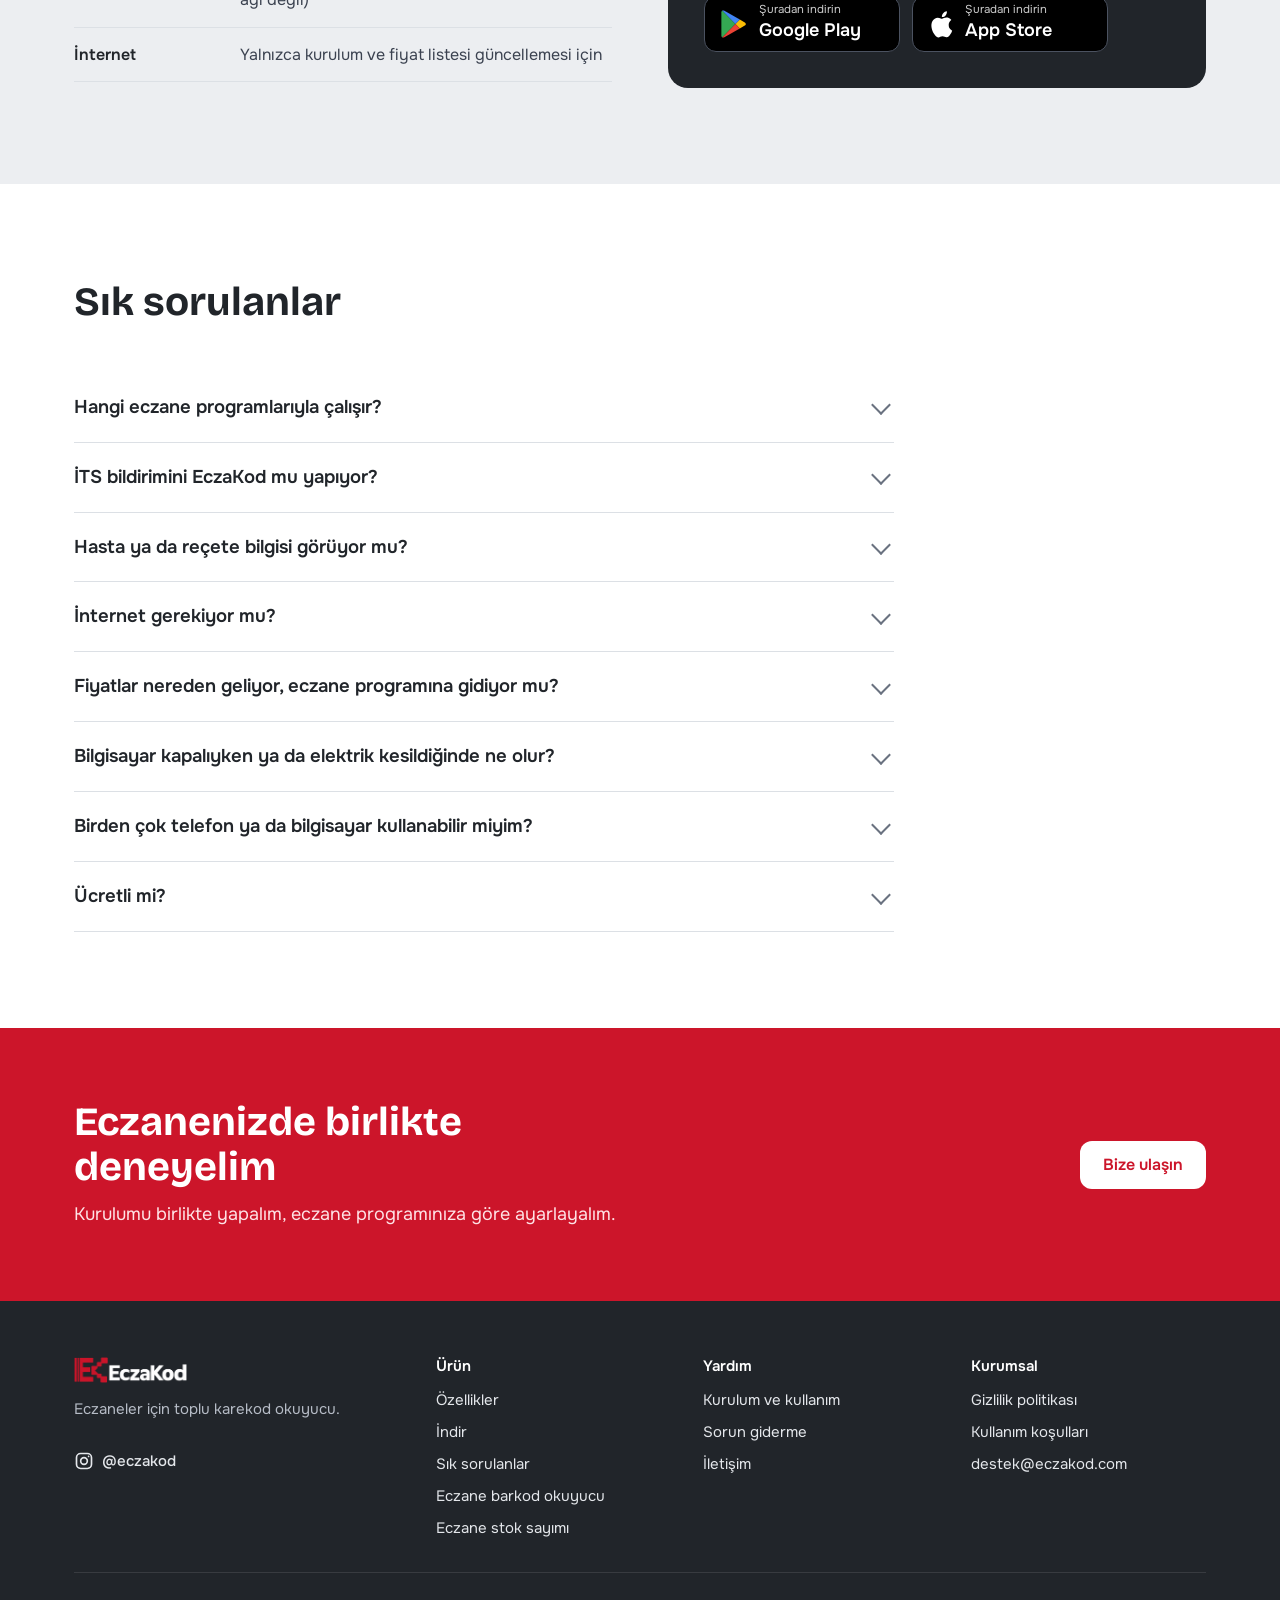
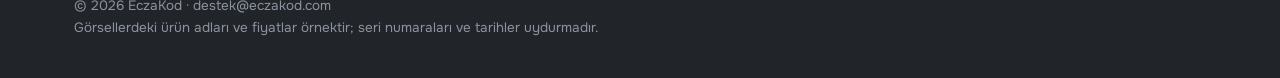
==== commit 33724697: "Eczane barkod okuyucu ve eczane stok sayımı sayfaları eklendi" ====
--- a/index.html
+++ b/index.html
@@ -3,8 +3,8 @@
 <head>
 <meta charset="utf-8">
 <meta name="viewport" content="width=device-width, initial-scale=1">
-<title>EczaKod: eczaneler için toplu karekod okuyucu</title>
-<meta name="description" content="Telefon kameranızla ilaç karekodlarını topluca okutun; kodlar Wi-Fi ile eczane programına kendiliğinden yazılsın. Fiyat ve miad ekranda, stok sayımı aynı uygulamada.">
+<title>EczaKod: eczane barkod ve karekod okuyucu, stok sayımı</title>
+<meta name="description" content="Eczane barkod okuyucu yerine telefon: ilaç karekodlarını topluca okutun, kodlar Wi-Fi ile eczane programına yazılsın. Fiyat ve miad ekranda, stok sayımı aynı uygulamada.">
 <meta property="og:title" content="EczaKod: eczaneler için toplu karekod okuyucu">
 <meta property="og:description" content="Kutuları kameraya gösterin; karekodlar eczane programına kendiliğinden yazılsın.">
 <meta property="og:image" content="https://eczakod.com/img/og.png">
@@ -141,7 +141,7 @@
   <div class="ic">
     <div class="bolum-bas">
       <h2>Kasadaki el okuyucusunun yerini alır</h2>
-      <p>EczaKod bilgisayara klavyeden yazar; eczane programı onu bir barkod okuyucu gibi görür. Fark, telefonun ekranı ve kamerasıyla gelir.</p>
+      <p>EczaKod bilgisayara klavyeden yazar; eczane programı onu bir barkod okuyucu gibi görür. Fark, telefonun ekranı ve kamerasıyla gelir. <a href="eczane-barkod-okuyucu.html">Eczane barkod okuyucu olarak EczaKod</a></p>
     </div>
     <div class="tablo-kap">
       <table class="karsilastir">
@@ -216,7 +216,7 @@
       <div class="metin">
         <h2>Stok sayımı rafın önünde biter</h2>
         <p>Kamerayı raf boyunca gezdirin; her karekodlu kutu bir kez sayılır, aynı kutu tekrar görünse de sayı artmaz.
-          Sayım bitince Gönder'e basın, kodlar eczane programının sayım ekranına yazılsın.</p>
+          Sayım bitince Gönder'e basın, kodlar eczane programının sayım ekranına yazılsın. <a href="eczane-stok-sayimi.html">Eczane stok sayımı nasıl yapılır?</a></p>
         <ul>
           <li>Rafa, depoya ya da soğuk zincire göre adlı sayımlar; uygulama kapansa da kaldığı yerden sürer.</li>
           <li>Sayım ayrıntısında ürünler miadı en yakın olandan başlar; geçmiş ve yakın kutular hemen görünür.</li>
@@ -367,7 +367,7 @@
       <p>Eczaneler için toplu karekod okuyucu.</p>
       <a class="sosyal" href="https://www.instagram.com/eczakod/" rel="me noopener" target="_blank"><svg width="20" height="20" viewBox="0 0 24 24" fill="none" stroke="currentColor" stroke-width="2" aria-hidden="true"><rect x="3" y="3" width="18" height="18" rx="5"/><circle cx="12" cy="12" r="4"/><circle cx="17.5" cy="6.5" r="1" fill="currentColor" stroke="none"/></svg>@eczakod</a>
     </div>
-    <div><h3>Ürün</h3><ul><li><a href="./#ozellikler">Özellikler</a></li><li><a href="./#indir">İndir</a></li><li><a href="./#sss">Sık sorulanlar</a></li></ul></div>
+    <div><h3>Ürün</h3><ul><li><a href="./#ozellikler">Özellikler</a></li><li><a href="./#indir">İndir</a></li><li><a href="./#sss">Sık sorulanlar</a></li><li><a href="eczane-barkod-okuyucu.html">Eczane barkod okuyucu</a></li><li><a href="eczane-stok-sayimi.html">Eczane stok sayımı</a></li></ul></div>
     <div><h3>Yardım</h3><ul><li><a href="kurulum.html">Kurulum ve kullanım</a></li><li><a href="kurulum.html#sorunlar">Sorun giderme</a></li><li><a href="iletisim.html">İletişim</a></li></ul></div>
     <div><h3>Kurumsal</h3><ul><li><a href="gizlilik.html">Gizlilik politikası</a></li><li><a href="kosullar.html">Kullanım koşulları</a></li><li><a href="mailto:destek@eczakod.com">destek@eczakod.com</a></li></ul></div>
     <p class="telif">© 2026 EczaKod · destek@eczakod.com<br>Görsellerdeki ürün adları ve fiyatlar örnektir; seri numaraları ve tarihler uydurmadır.</p>
--- a/css/site.css
+++ b/css/site.css
@@ -439,3 +439,4 @@
 .ozet-kartlar b { display: block; font-size: 16px; margin-bottom: 4px; }
 .ozet-kartlar span { font-size: 14.5px; color: var(--metin); line-height: 1.45; display: block; }
 @media (max-width: 760px) { .ozet-kartlar { grid-template-columns: 1fr 1fr; } }
+.icerik-sayfa { padding-top: 56px; padding-bottom: 96px; }
